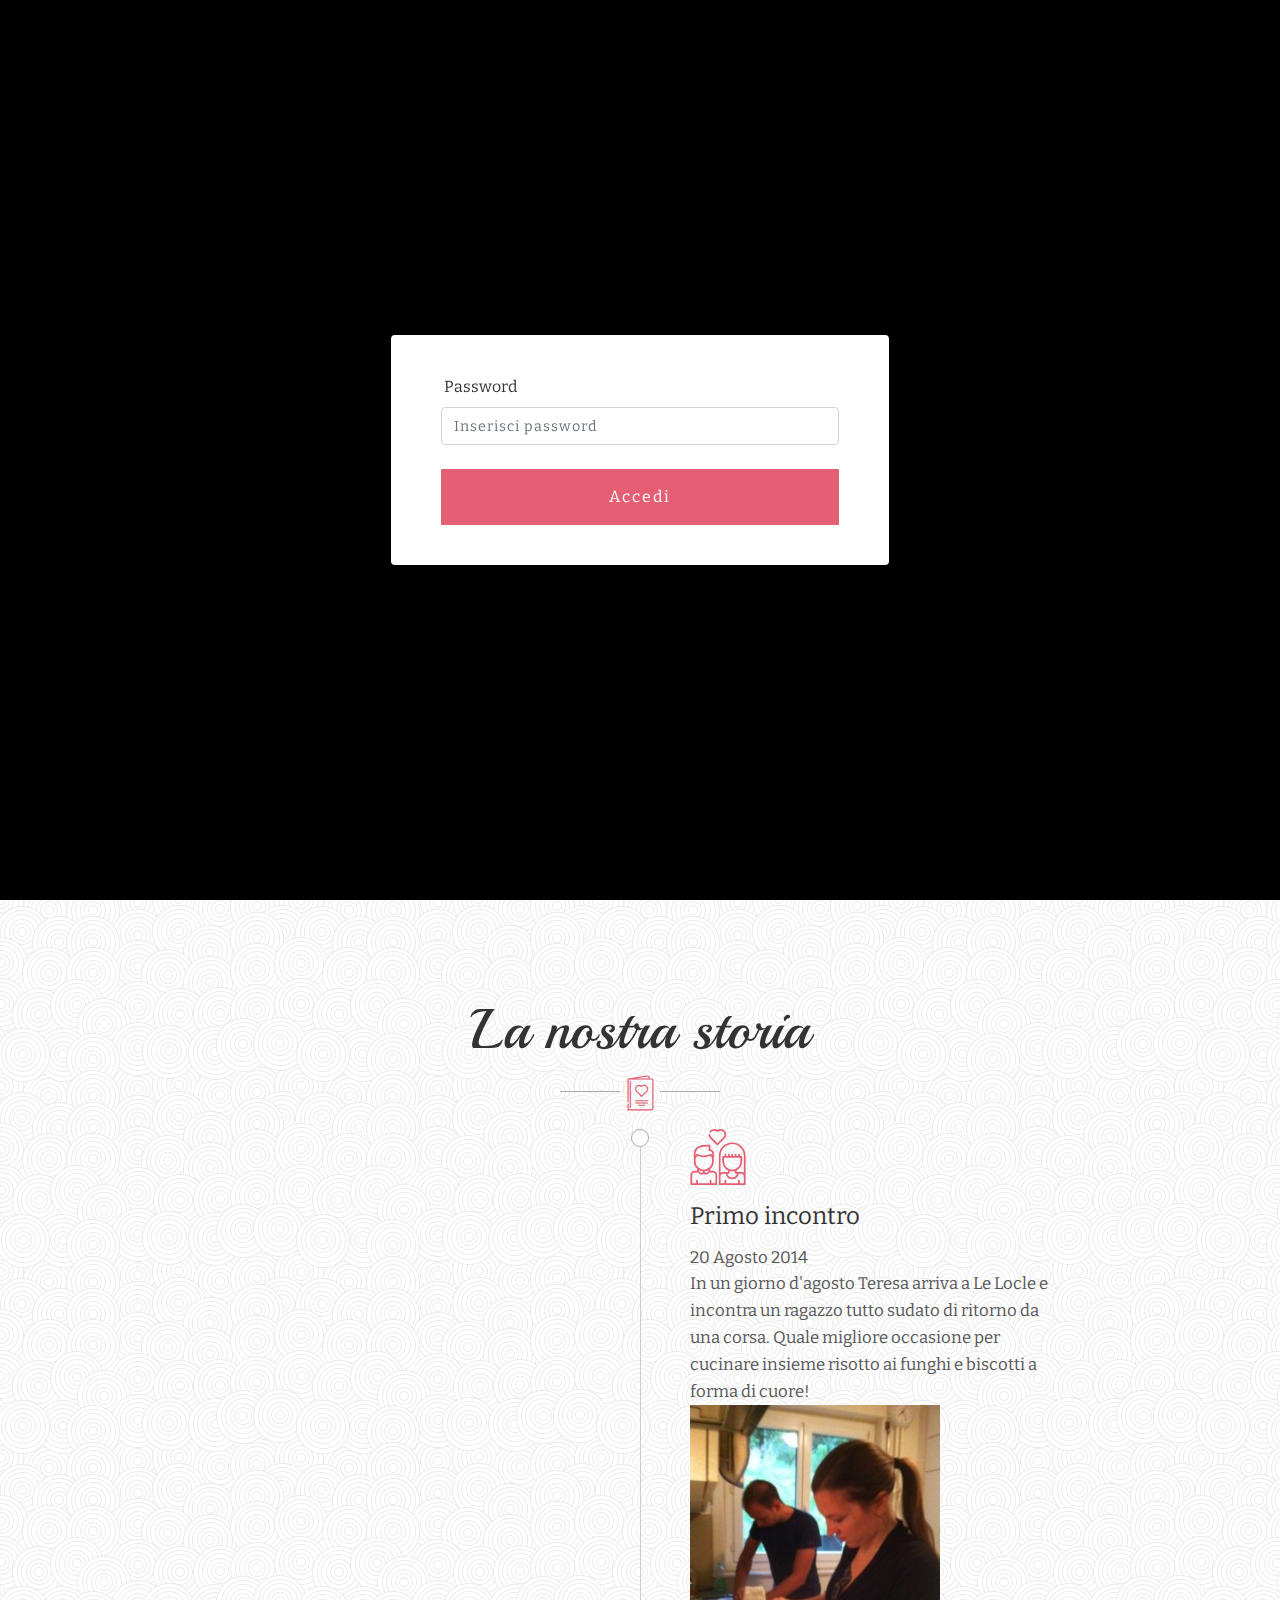
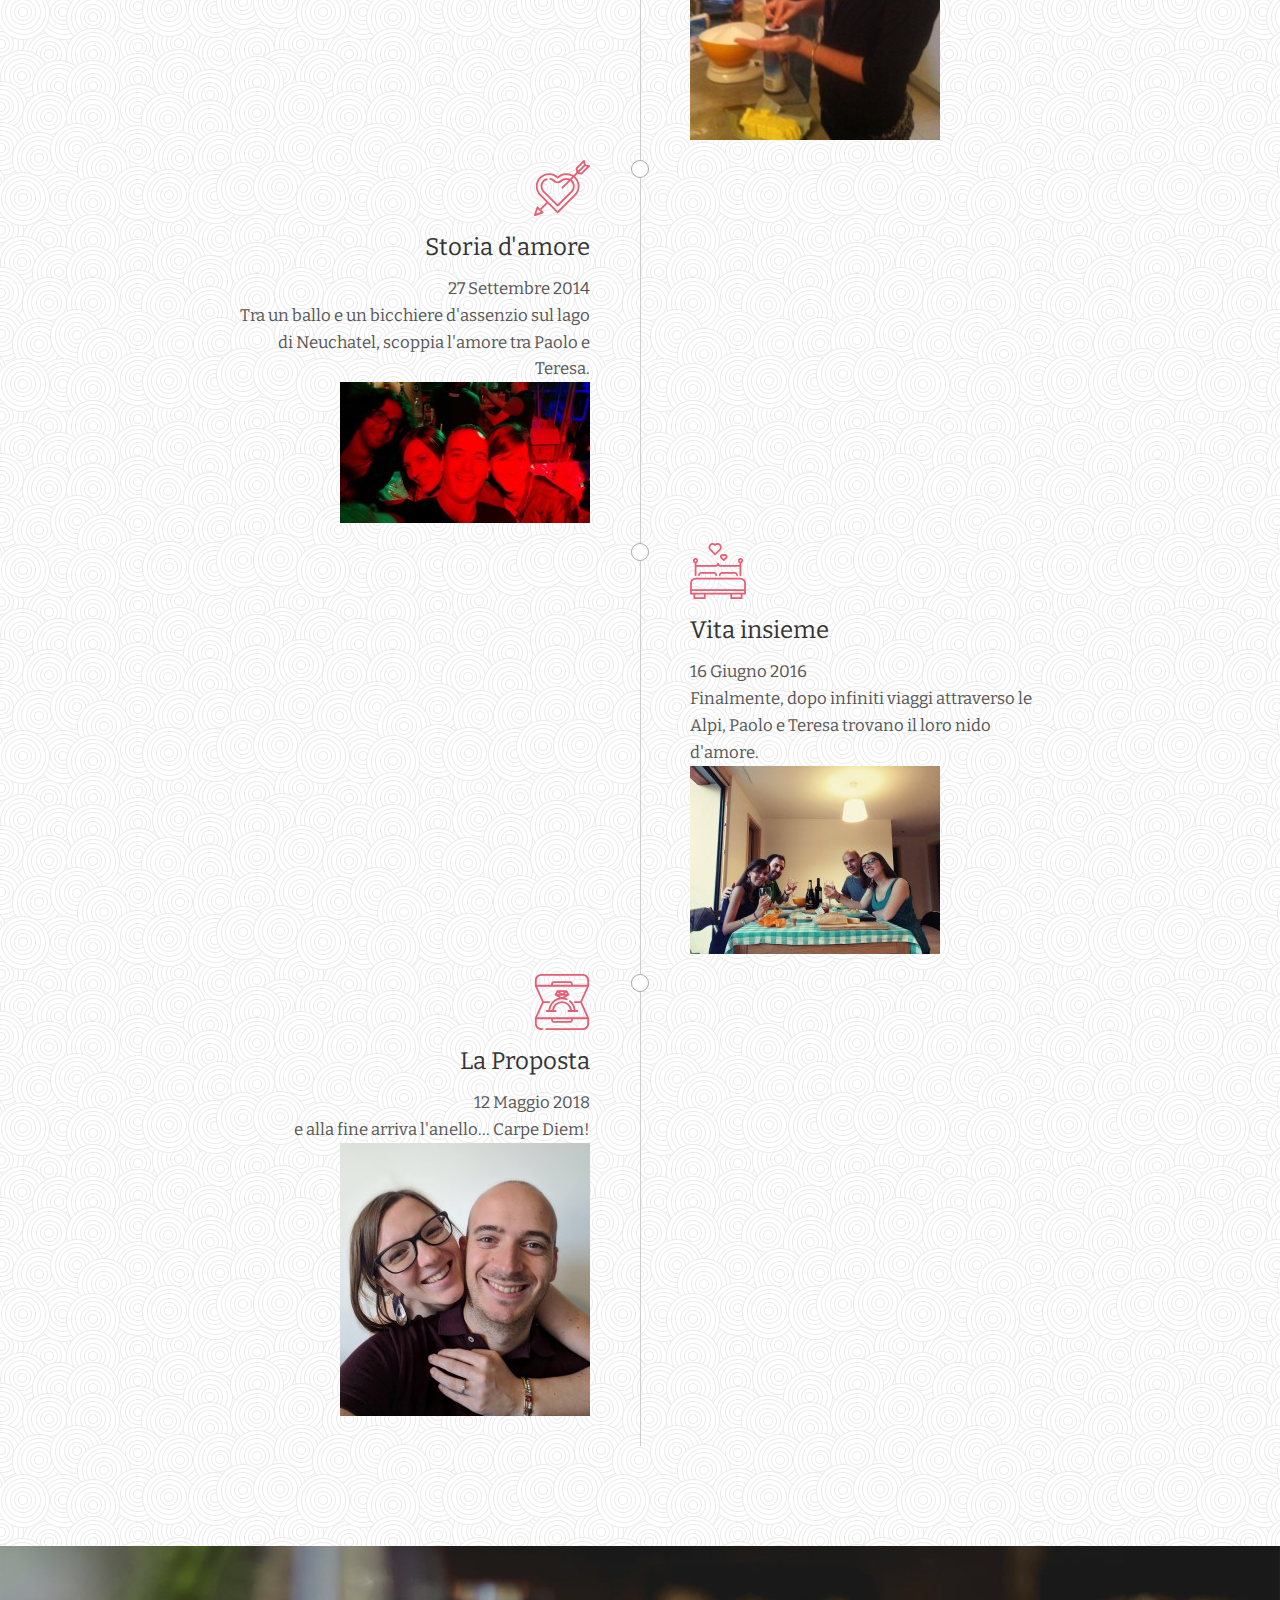
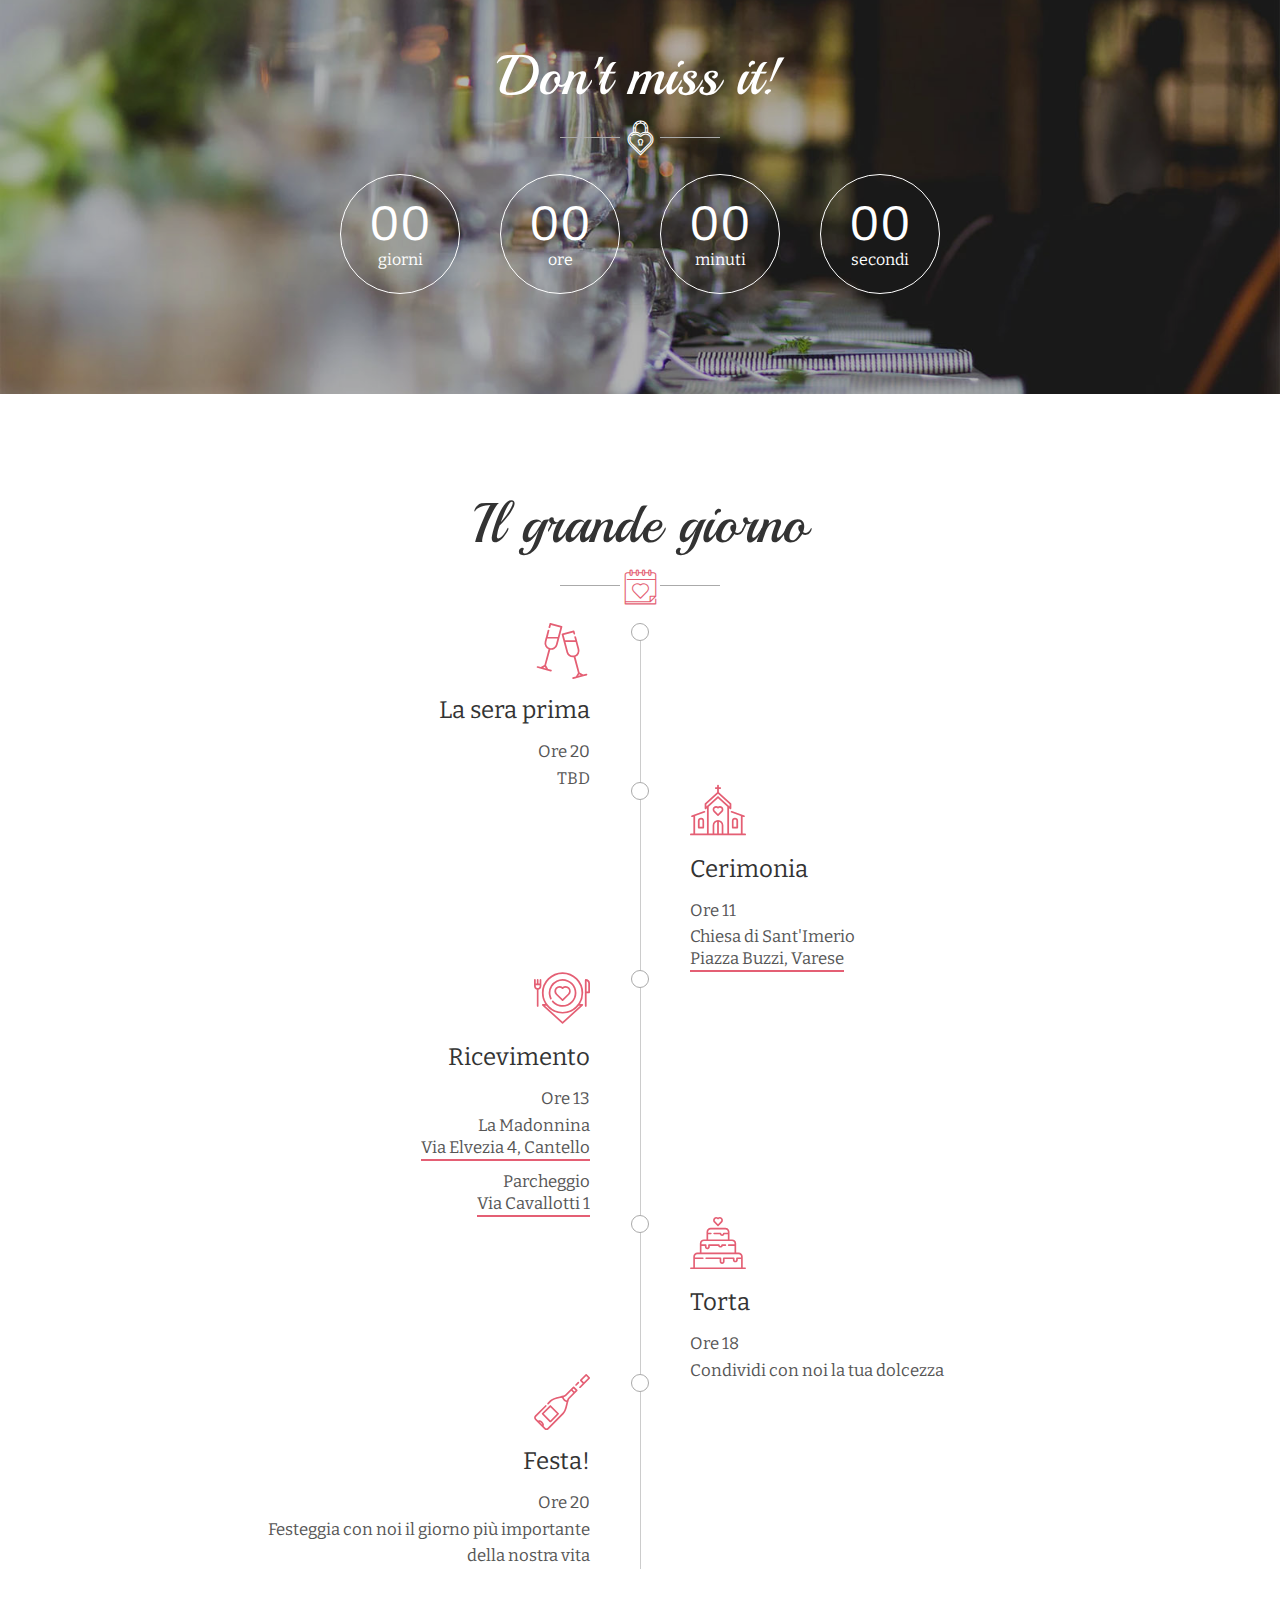
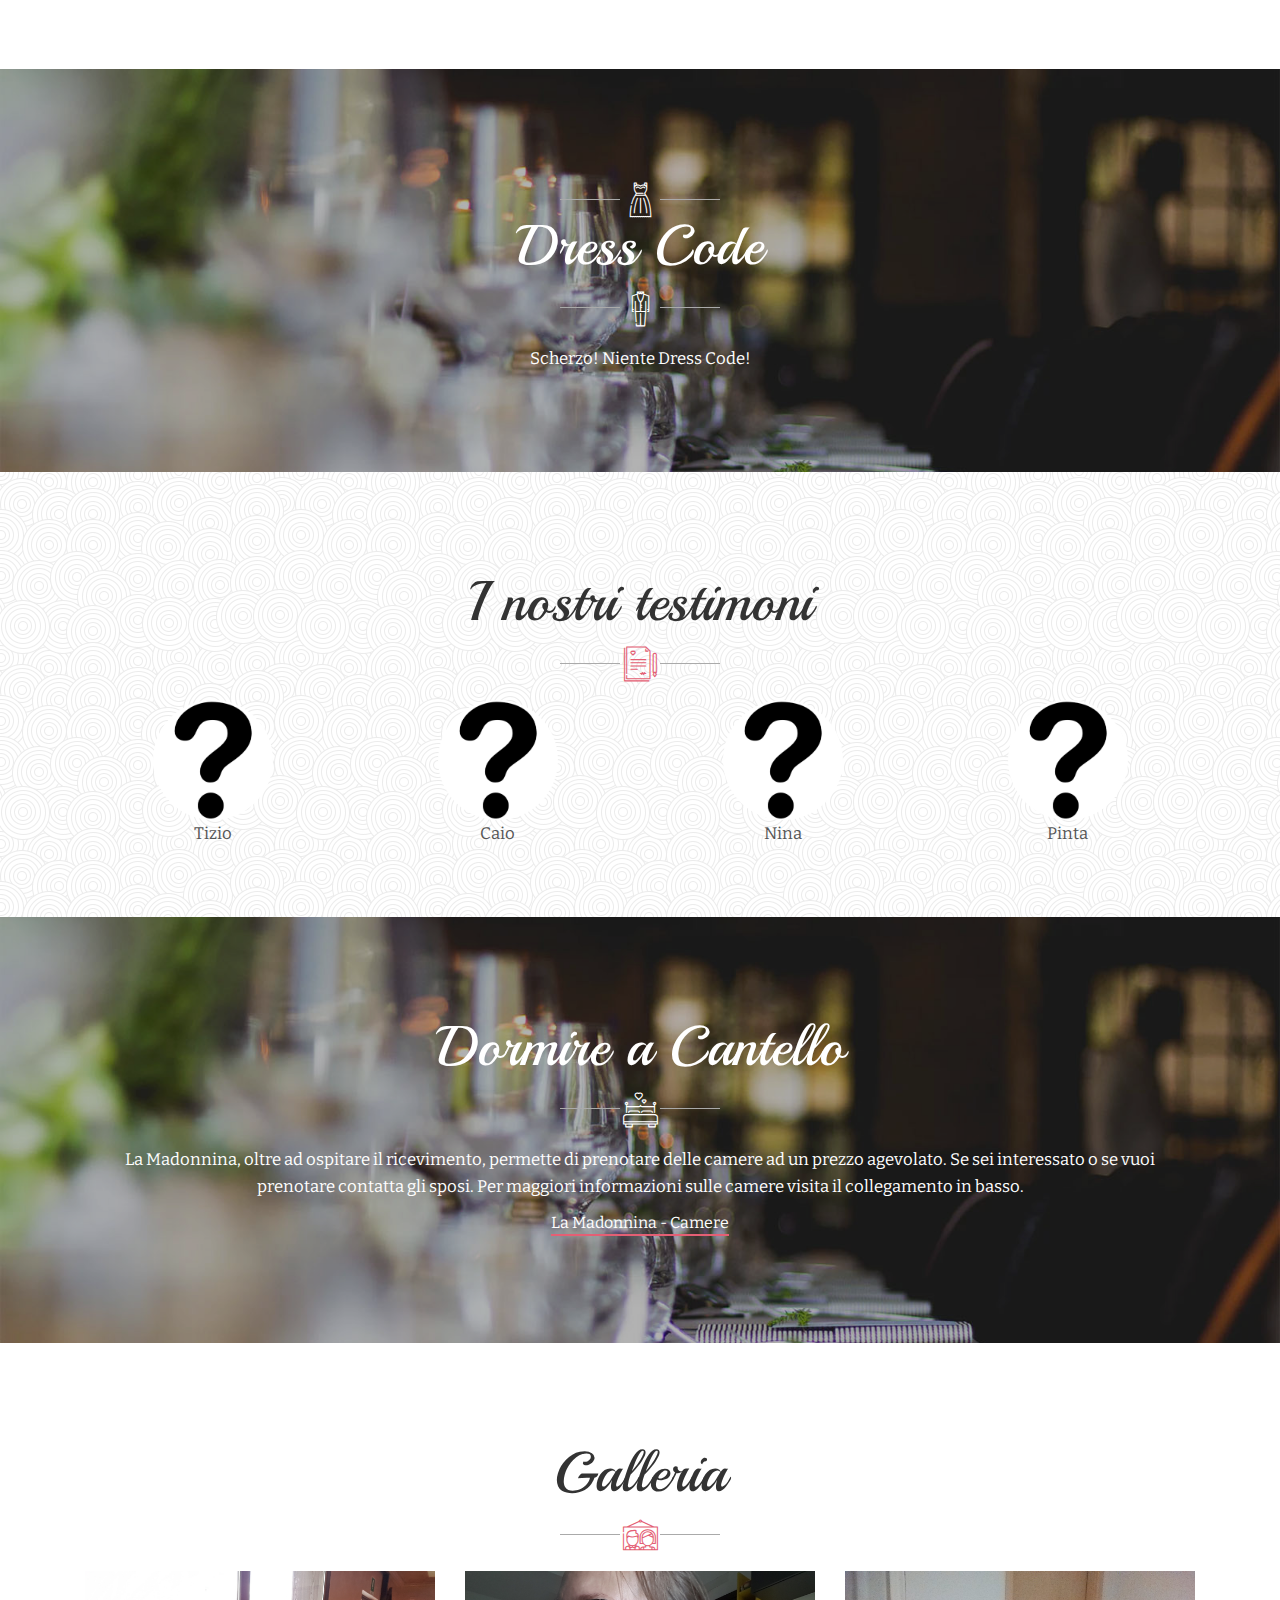
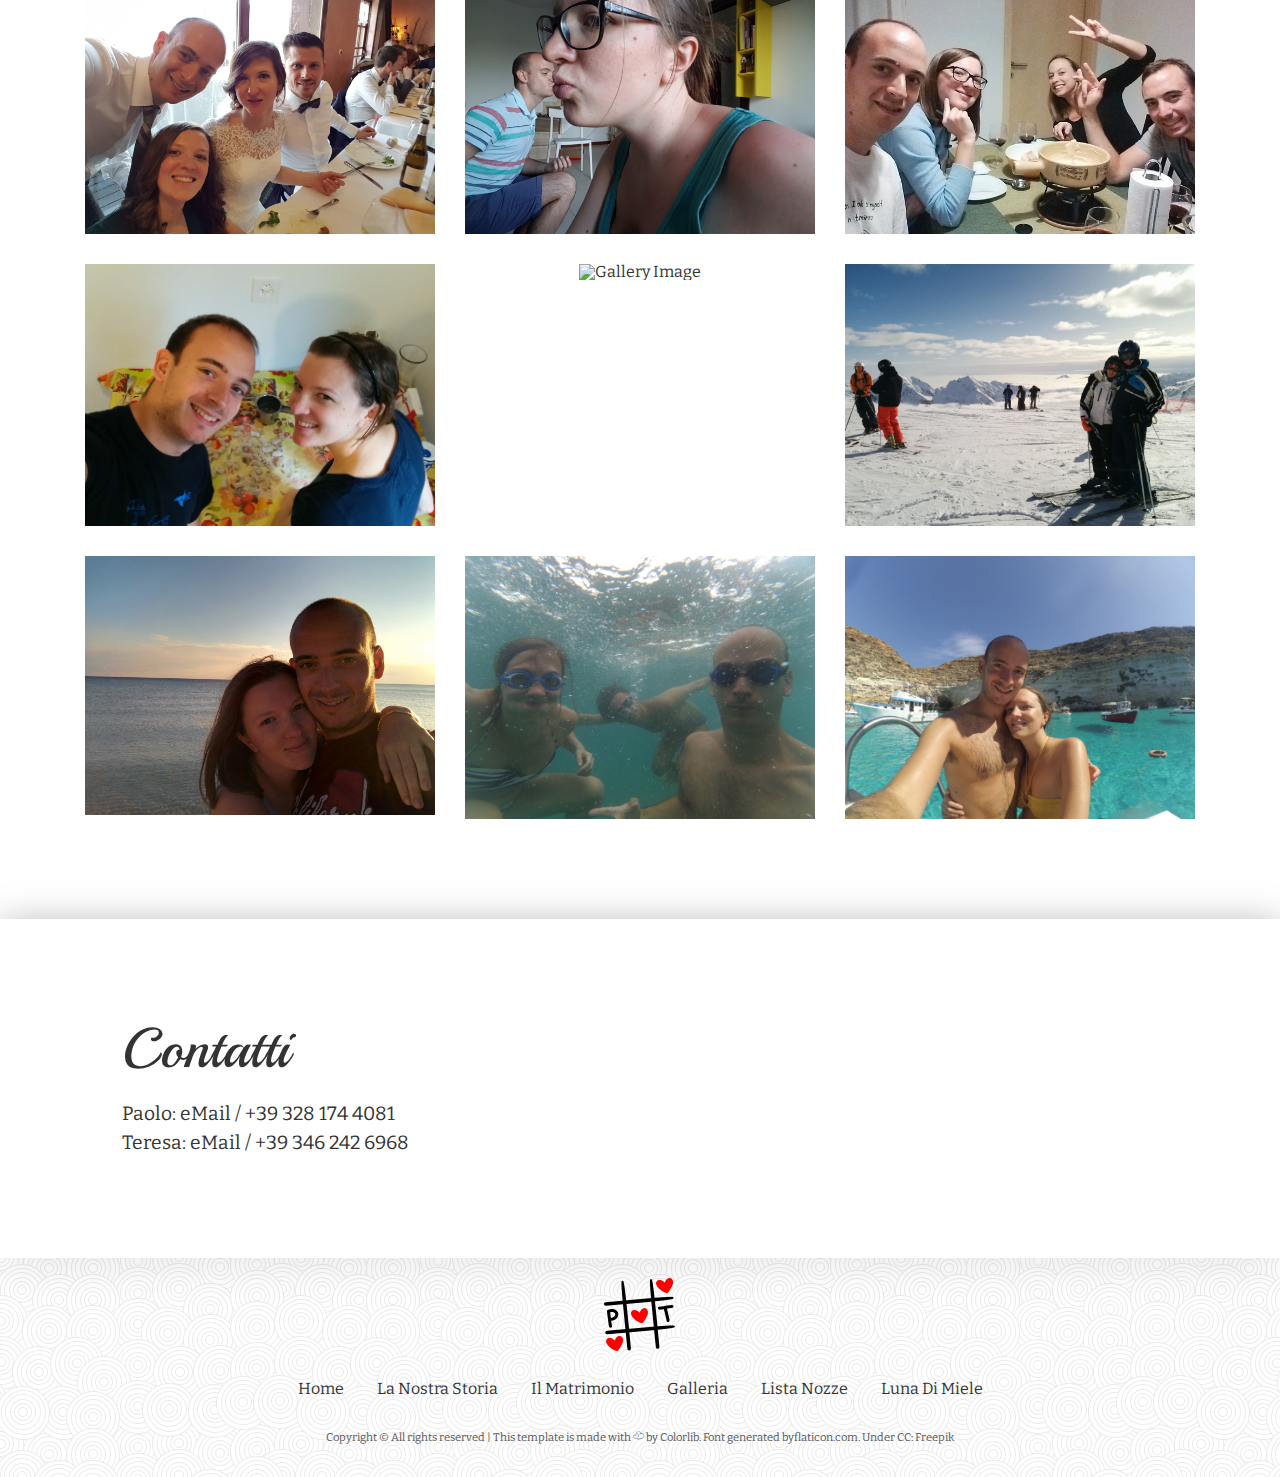
==== index.html @ 055155c6 "WIP" ====
<!DOCTYPE html>
<html lang="en">
<head>
	<title>Paolo&Teresa</title>
	<meta http-equiv="X-UA-Compatible" content="IE=edge">
    <meta name="viewport" content="width=device-width, initial-scale=1">
	<meta charset="UTF-8">

	<!-- Icons -->
	<link rel="icon" type="image/x-icon" href="favicon.ico">
	<link rel="apple-touch-icon" sizes="72x72" href="apple-touch-icon.png">
	<link rel="icon" type="image/png" sizes="32x32" href="favicon-32x32.png">
	<link rel="icon" type="image/png" sizes="16x16" href="favicon-16x16.png">
	<link rel="manifest" href="site.webmanifest">
	<link rel="mask-icon" href="safari-pinned-tab.svg" color="#5bbad5">
	<meta name="msapplication-TileColor" content="#2d89ef">
	<meta name="theme-color" content="#ffffff">

	<!-- Font -->
	<link href="https://fonts.googleapis.com/css?family=Playball%7CBitter" rel="stylesheet">

	<!-- Stylesheets -->
	<link href="common-css/bootstrap.css" rel="stylesheet">
	<link href="common-css/bootstrap.min.css" rel="stylesheet">
	<link href="common-css/fluidbox.min.css" rel="stylesheet">
	<link href="common-css/font-icon.css" rel="stylesheet">
	<link href="fonts/flaticon.css" rel="stylesheet">
	<link href="01-homepage/css/styles.css" rel="stylesheet">
	<link href="01-homepage/css/responsive.css" rel="stylesheet">

</head>
<body>


<div class="container">
  <!-- Modal -->
  <div class="modal" id="myModal" role="dialog">
    <div class="modal-dialog modal-dialog-centered">

      <!-- Modal content-->
      <div class="modal-content">
        <div class="modal-body" style="padding:40px 50px;">
			  <form name="myForm" action="index.html" onsubmit="return Password()" method="post">
			  <label for="psw"><span class="glyphicon glyphicon-eye-open"></span> Password</label>
              <input type="text" class="form-control" name="pwd" id="psw" placeholder="Inserisci password" autofocus>
			  <br>
			  <button  type="submit" class="btn btn-success btn-block"><span class="glyphicon glyphicon-off"></span>Accedi</button>

          </form>
        </div>
      </div>

    </div>
  </div>
</div>

<div id="Lista" class="modal fade" role="dialog">
  <div class="modal-dialog modal-lg modal-dialog-centered">

    <!-- Modal content-->
    <div class="modal-content">
      <div class="modal-header">
        <h3 class="modal-title"><i style="color:#e45f74" class="icon  flaticon-046-wedding-gift"></i> Lista Nozze</h3>
		<button type="button" class="close" data-dismiss="modal">&times;</button>    
      </div>
      <div class="modal-body">
        <p>La vostra partecipazione è la cosa più bella per noi, se deciderete di farci un regalo, vi diamo qualche idea...</p>
		<p><br></p>
		<p>Se credete che "la vita è un viaggio e chi viaggia vive due volte"</p>
		<p>Lista viaggio in allestimento</p>
		<!-- <p><a class="border-btn" href="https://goo.gl/forms/UzlDBbY2ZQW2nGEo1" target="_blank">Lista Viaggio</a></p> -->
		<p><br></p>
		<p>Se preferite contribuire alla nostra nuova vita insieme e alla nostra futura famiglia</p>
		<p>Lista nozze in allestimento</p>
		<!-- <p><a class="border-btn" href="https://goo.gl/forms/XCnbk4b546H5peQF2" target="_blank">Lista Nozze</a></p> -->
		<p><br></p>
		<p>IBAN: IT09U 02008 32974 001232626339 <br>Intestatario: Paolo Giannandrea</p>
      </div>
    </div>

  </div>
</div>

<div id="Luna" class="modal fade" role="dialog">
  <div class="modal-dialog modal-lg modal-dialog-centered">

    <!-- Modal content-->
    <div class="modal-content">
      <div class="modal-header">
        <h3 class="modal-title"><i  style="color:#e45f74" class="icon flaticon-038-honeymoon"></i> Luna di miele</h3>
		<button type="button" class="close" data-dismiss="modal">&times;</button>    
      </div>
      <div class="modal-body">
        <p>Dateci un po' di tempo per pensarci...</p>
      </div>
    </div>

  </div>
</div>

<nav class="navbar fixed-top">
  	<header>
		
		<div class="container">

			<a class="logo" href="#"><img src="images/logo-white.png" alt="Logo"></a>

			<div class="menu-nav-icon" data-nav-menu="#main-menu"><i class="icon icon-bars"></i></div>

			<ul class="main-menu visible-on-click" id="main-menu">
				<li><a href="#" data-nav-menu="#main-menu">Home</a></li>
				<li><a href="#OurStory" data-nav-menu="#main-menu">La Nostra Storia</a></li>
				<li><a href="#TheWedding" data-nav-menu="#main-menu">Il Matrimonio</a></li>
				<li><a href="#Gallery" data-nav-menu="#main-menu">Galleria</a></li>
				<li><a data-toggle="modal" data-backdrop="true" href="" data-target="#Lista" data-nav-menu="#main-menu">Lista Nozze</a></li>
				<li><a data-toggle="modal" data-backdrop="true" href="" data-target="#Luna" data-nav-menu="#main-menu">Luna Di Miele</a></li>
			</ul>

		</div>
		 
	</header> 
</nav>

	<div class="main-slider">
		<div class="display-table center-text">
			<div class="display-table-cell">
				<div class="slider-content">

					<!-- <i class="small-icon icon icon-tie"></i -->
					<h1 class="title"><i class="icon icon-heart"></i></h1>
					<h5 class="date">27 Aprile 2019</h5>
					<h3 class="pre-title">Save The Date</h3>
					<h1 class="title">Paolo e Teresa</h1>

				</div><!-- slider-content-->
			</div><!--display-table-cell-->
		</div><!-- display-table-->
	</div><!-- main-slider -->


	<section id="OurStory" class="section story-area center-text">
		<div class="container">
			<div class="row">
				<div class="col-sm-1"></div>
				<div class="col-sm-10">

					<div class="heading">
						<h2 class="title">La nostra storia</h2>
						<span class="heading-bottom"><i class="icon flaticon-018-wedding-card"></i></span>
					</div>

					<div class="wedding-details margin-bottom">

						<div class="w-detail right">
							<i class="icon flaticon-030-relationship"></i>
							<h4 class="title">Primo incontro</h4>
							<p>20 Agosto 2014<br>In un giorno d'agosto Teresa arriva a Le Locle e incontra un ragazzo tutto sudato di ritorno da una corsa. Quale migliore occasione per cucinare insieme risotto ai funghi e biscotti a forma di cuore!</p>
							<a href="images/PrimoIncontro.jpg" data-fluidbox><img class="margin-bottom" src="images/PrimoIncontroSmall.jpg" alt="Primo Incontro"></a>
						</div><!-- w-detail -->

						<div class="w-detail left">
							<i class="icon flaticon-034-heart"></i>
							<h4 class="title">Storia d'amore</h4>
							<p>27 Settembre 2014<br>Tra un ballo e un bicchiere d'assenzio sul lago di Neuchatel, scoppia l'amore tra Paolo e Teresa.</p>
							<a href="images/StoriaAmore.jpg" data-fluidbox><img class="margin-bottom" src="images/StoriaAmoreSmall.jpg" alt="Storia d'Amore"></a>
						</div><!-- w-detail -->

						<div class="w-detail right">
							<i class="icon flaticon-033-wedding"></i>
							<h4 class="title">Vita insieme</h4>
							<p>16 Giugno 2016<br>Finalmente, dopo infiniti viaggi attraverso le Alpi, Paolo e Teresa trovano il loro nido d'amore.</p>
							<a href="images/VitaInsieme.jpg" data-fluidbox><img class="margin-bottom" src="images/VitaInsiemeSmall.jpg" alt="Vita Insieme"></a>
						</div><!-- w-detail -->

						<div class="w-detail left">
							<i class="icon flaticon-050-wedding-ring"></i>
							<h4 class="title">La Proposta</h4>
							<p>12 Maggio 2018<br>e alla fine arriva l'anello... Carpe Diem!</p>
							<a href="images/Proposta.jpg" data-fluidbox><img class="margin-bottom" src="images/PropostaSmall.jpg" alt="Proposta"></a>
						</div><!-- w-detail -->

					</div><!-- wedding-details -->

				</div><!-- col-sm-10 -->
			</div><!-- row -->
		</div><!-- container -->
	</section><!-- section -->

	<section class="section counter-area center-text">
		<div class="container">
			<div class="row">
				<div class="col-sm-12">
					<div class="heading">
						<h2 class="title">Don't miss it!</h2>
						<span class="heading-bottom"><i class="color-white icon flaticon-037-lock"></i></span>
					</div>
				</div>
				<div class="col-sm-2"></div>
				<div class="col-sm-8">
					<div class="remaining-time">
						<div id="clock"></div>
					</div><!-- remaining-time -->
				</div><!-- col-sm-10 -->
			</div><!-- row -->
		</div><!-- container -->
	</section><!-- section -->

	<section id="TheWedding" class="section w-details-area center-text">
		<div class="container">
			<div class="row">
				<div class="col-sm-1"></div>
				<div class="col-sm-10">

					<div class="heading">
						<h2 class="title">Il grande giorno</h2>
						<span class="heading-bottom"><i class="icon flaticon-048-wedding-day"></i></span>
					</div>

					<div class="wedding-details margin-bottom">

						<div class="w-detail left">
							<i class="icon flaticon-019-champagne-1"></i>
							<h4 class="title">La sera prima</h4>
							<p>Ore 20<br>TBD</a></p>
						</div><!-- w-detail -->

						<div class="w-detail right">
							<i class="icon flaticon-041-church"></i>
							<h4 class="title">Cerimonia</h4>
							<p>Ore 11<br>Chiesa di Sant'Imerio<br><a class="border-btn" href="https://goo.gl/maps/kdVq9qi6XpC2">Piazza Buzzi, Varese</a></p>
						</div><!-- w-detail -->

						<div class="w-detail left">
							<i class="icon flaticon-014-wedding-dinner"></i>
							<h4 class="title">Ricevimento</h4>
							<p>Ore 13<br>La Madonnina<br><a class="border-btn" href="https://goo.gl/maps/Wy3gFaMUJJr">Via Elvezia 4, Cantello</a><br>Parcheggio<br><a class="border-btn" href="https://goo.gl/maps/z5fTJ6BFPD22">Via Cavallotti 1</a></p>
						</div><!-- w-detail -->

						<div class="w-detail right">
							<i class="icon flaticon-003-wedding-cake"></i>
							<h4 class="title">Torta</h4>
							<p>Ore 18<br>Condividi con noi la tua dolcezza</p>
						</div><!-- w-detail -->

						<div class="w-detail left">
							<i class="icon flaticon-026-champagne"></i>
							<h4 class="title">Festa!</h4>
							<p>Ore 20<br>Festeggia con noi il giorno più importante della nostra vita</p>
						</div><!-- w-detail -->

					</div><!-- wedding-details -->

				</div><!-- col-sm-10 -->
			</div><!-- row -->
		</div><!-- container -->
	</section><!-- section -->

	<section class="section ceremony-area center-text">
		<div class="container">
			<div class="row">
				<div class="col-sm-12">

					<div class="heading">
						<span class="heading-bottom"><i class="color-white icon flaticon-039-bride-dress"></i></span>
						<h2 class="title">Dress Code</h2>
						<span class="heading-bottom"><i class="color-white icon flaticon-028-suit"></i></span>
					</div>

					<div class="ceremony margin-bottom">
						<p class="desc">Scherzo! Niente Dress Code!</p>
					</div>

				</div><!-- col-sm-10 -->
			</div><!-- row -->
		</div><!-- container -->
	</section><!-- section -->

	<section class="section story-area center-text">
		<div class="container">
			<div class="row">
				<div class="col-sm-12">
					<div class="heading">
						<h2 class="title">I nostri testimoni</h2>
						<span class="heading-bottom"><i class="icon flaticon-006-wedding-contract"></i></span>
					</div>
					<div class="row">
						<div class="col-lg-3 col-sm-6 centered">	<img src="images/QM.png" class="rounded-circle" alt="Cinque Terre" style="width: 120px; height: 120px;">
						<p class="desc">Tizio</p></div>
						<div class="col-lg-3 col-sm-6 centered">	<img src="images/QM.png" class="rounded-circle" alt="Cinque Terre" style="width: 120px; height: 120px;" >
						<p class="desc">Caio</p></div>
						<div class="col-lg-3 col-sm-6 centered">	<img src="images/QM.png" class="rounded-circle" alt="Cinque Terre" style="width: 120px; height: 120px;" >
						<p class="desc">Nina</p></div>
						<div class="col-lg-3 col-sm-6 centered">	<img src="images/QM.png" class="rounded-circle" alt="Cinque Terre" style="width: 120px; height: 120px;" >
						<p class="desc">Pinta</p></div>
					</div>
				</div><!-- col-sm-10 -->
			</div><!-- row -->
		</div><!-- container -->
	</section><!-- section -->
	
	<section class="section ceremony-area center-text">
		<div class="container">
			<div class="row">
				<div class="col-sm-12">

					<div class="heading">
						<h2 class="title">Dormire a Cantello</h2>
						<span class="heading-bottom"><i class="color-white icon flaticon-033-wedding"></i></span>
					</div>

					<div class="ceremony margin-bottom">
						<p class="desc">La Madonnina, oltre ad ospitare il ricevimento, permette di prenotare delle camere ad un prezzo agevolato. Se sei interessato o se vuoi prenotare contatta gli sposi. Per maggiori informazioni sulle camere visita il collegamento in basso.</p>
						<a class="border-btn" href="http://madonnina.it/camere/">La Madonnina - Camere</a>
					</div>

				</div><!-- col-sm-10 -->
			</div><!-- row -->
		</div><!-- container -->
	</section><!-- section -->

	<section id="Gallery" class="section galery-area center-text">
		<div class="container">
			<div class="row">

				<div class="col-sm-12">

					<div class="heading">
						<h2 class="title">Galleria</h2>
						<span class="heading-bottom"><i class="icon flaticon-005-wedding-photography"></i></span>
					</div>

					<div class="image-gallery">
						<div class="row">
							<div class="col-md-4 col-sm-6">
								<a href="images/Gallery1.jpg" data-fluidbox><img class="margin-bottom" src="images/Gallery1.jpg" alt="Gallery Image"></a>
							</div>
							<div class="col-md-4 col-sm-6">
								<a href="images/Gallery2.jpg" data-fluidbox><img class="margin-bottom" src="images/Gallery2.jpg" alt="Gallery Image"></a>
							</div>
							<div class="col-md-4 col-sm-6">
								<a href="images/Gallery3.jpg" data-fluidbox><img class="margin-bottom" src="images/Gallery3.jpg" alt="Gallery Image"></a>
							</div>
							<div class="col-md-4 col-sm-6">
								<a href="images/Gallery4.jpg" data-fluidbox><img class="margin-bottom" src="images/Gallery4.jpg" alt="Gallery Image"></a>
							</div>
							<div class="col-md-4 col-sm-6">
								<a href="images/Gallery5.jpg" data-fluidbox><img class="margin-bottom" src="images/Gallery5.jpg" alt="Gallery Image"></a>
							</div>
							<div class="col-md-4 col-sm-6">
								<a href="images/Gallery6.jpg" data-fluidbox><img class="margin-bottom" src="images/Gallery6.jpg" alt="Gallery Image"></a>
							</div>
							<div class="col-md-4 col-sm-6">
								<a href="images/Gallery7.jpg" data-fluidbox><img class="margin-bottom" src="images/Gallery7.jpg" alt="Gallery Image"></a>
							</div>
							<div class="col-md-4 col-sm-6">
								<a href="images/Gallery8.jpg" data-fluidbox><img class="margin-bottom" src="images/Gallery8.jpg" alt="Gallery Image"></a>
							</div>
							<div class="col-md-4 col-sm-6">
								<a href="images/Gallery9.jpg" data-fluidbox><img class="margin-bottom" src="images/Gallery9.jpg" alt="Gallery Image"></a>
							</div>
						</div><!-- row -->

						<!-- <a class="btn-2 margin-bottom gallery-btn" href="#">VIEW ALL GALLERY</a> -->

					</div><!-- image-gallery -->

				</div><!-- col-sm-10 -->
			</div><!-- row -->
		</div><!-- container -->
	</section><!-- section -->

	<section class="contact-area">
		<div class="contact-wrapper section float-left">
			<div class="container">
				<div class="row">
					<div class="col-sm-2"></div>

					<div class="col-sm-10">
						<div class="heading">
							<h2 class="title">Contatti</h3>
							<!-- <i class="icon icon-star"></i> -->
						</div>

						<div class="margin-bottom">
							<h5>Paolo: <a href="mailto:paolog89@gmail.com">eMail</a> / <a href="tel:+39 346 242 6968">+39 328 174 4081</a></h5>
							<h5>Teresa: <a href="mailto:teresa.matticchio@gmail.com">eMail</a> / <a href="tel:+39 346 242 6968">+39 346 242 6968</a></h5>

						</div><!-- margin-bottom -->
					</div><!-- col-sm-10 -->

				</div><!-- row -->
			</div><!-- container -->
		</div><!-- float-left -->
	</section><!-- section -->


	<footer>
		<div class="container center-text">

			<div class="logo-wrapper">
				<a href="#"><img src="images/logo-black.png" alt="Logo Image"></a>
			</div>

			<ul class="footer-links">
				<li><a href="#">Home</a></li>
				<li><a href="#OurStory">La Nostra Storia</a></li>
				<li><a href="#TheWedding">Il Matrimonio</a></li>
				<li><a href="#Gallery">Galleria</a></li>
				<li><a data-toggle="modal" data-backdrop="true" href="" data-target="#Lista" data-nav-menu="#main-menu">Lista Nozze</a></li>
				<li><a data-toggle="modal" data-backdrop="true" href="" data-target="#Luna" data-nav-menu="#main-menu">Luna Di Miele</a></li>
				<!-- <li><a href="ListaNozze.html">Lista Nozze</a></li>
				<li><a href="LunaDiMiele.html">Luna Di Miele</a></li> -->
			</ul>

			<p class="copyright"><!-- Link back to Colorlib can't be removed. Template is licensed under CC BY 3.0. -->
Copyright &copy; All rights reserved | This template is made with <i class="icon-heart" aria-hidden="true"></i> by <a href="https://colorlib.com" target="_blank">Colorlib. Font generated by <a href="https://www.flaticon.com">flaticon.com</a>. Under <a href="http://creativecommons.org/licenses/by/3.0/">CC</a>: <a data-file="001-newlyweds" href="https://www.flaticon.com/authors/freepik">Freepik</a>
     </a>
<!-- Link back to Colorlib can't be removed. Template is licensed under CC BY 3.0. --></p>


		</div><!-- container -->
	</footer>


	<!-- SCIPTS -->

	<script src="common-js/jquery-3.1.1.min.js"></script>

	<script src="common-js/jquery.ba-throttle-debounce.min.js"></script>

	<script src="common-js/tether.min.js"></script>

	<script src="common-js/bootstrap.js"></script>

	<script src="common-js/jquery.countdown.min.js"></script>

	<script src="common-js/jquery.fluidbox.min.js"></script>

	<script src="common-js/scripts.js"></script>

   	<script type="text/javascript">
     $(window).on('load',function(){
        $('#myModal').modal(({
		backdrop: "static",
		keyboard: false}));
    });
	$("#myModal").on("shown.bs.modal", function(){
      $('.modal-backdrop.show').css('opacity', '1');
});
	</script>
</body>
</html>
---- common-css/fluidbox.min.css ----
@-webkit-keyframes a{0%{-webkit-transform:translate(-50%,-50%) rotateX(0) rotateY(0);transform:translate(-50%,-50%) rotateX(0) rotateY(0)}50%{-webkit-transform:translate(-50%,-50%) rotateX(-180deg) rotateY(0);transform:translate(-50%,-50%) rotateX(-180deg) rotateY(0)}to{-webkit-transform:translate(-50%,-50%) rotateX(-180deg) rotateY(-180deg);transform:translate(-50%,-50%) rotateX(-180deg) rotateY(-180deg)}}@keyframes a{0%{-webkit-transform:translate(-50%,-50%) rotateX(0) rotateY(0);transform:translate(-50%,-50%) rotateX(0) rotateY(0)}50%{-webkit-transform:translate(-50%,-50%) rotateX(-180deg) rotateY(0);transform:translate(-50%,-50%) rotateX(-180deg) rotateY(0)}to{-webkit-transform:translate(-50%,-50%) rotateX(-180deg) rotateY(-180deg);transform:translate(-50%,-50%) rotateX(-180deg) rotateY(-180deg)}}.fluidbox{outline:none}.fluidbox__overlay{background-color:hsla(0,0%,100%,.85);cursor:pointer;cursor:zoom-out;opacity:0;pointer-events:none;position:fixed;top:-100%;left:0;bottom:-100%;right:0;-webkit-transition:all .5s ease-in-out;transition:all .5s ease-in-out}.fluidbox--opened .fluidbox__overlay{pointer-events:auto}.fluidbox__wrap{background-position:center center;background-size:cover;margin:0 auto;position:relative;-webkit-transition:all .5s ease-in-out;transition:all .5s ease-in-out}.fluidbox--closed .fluidbox__thumb,.fluidbox__thumb{-webkit-transition:opacity 0s ease-in-out 0s;transition:opacity 0s ease-in-out 0s}.fluidbox__ghost{background-size:100% 100%;background-position:center center;background-repeat:no-repeat;position:absolute;-webkit-transition:opacity 0s 0s,-webkit-transform .5s 0s;transition:opacity 0s 0s,-webkit-transform .5s 0s;transition:opacity 0s 0s,transform .5s 0s;transition:opacity 0s 0s,transform .5s 0s,-webkit-transform .5s 0s}.fluidbox--opened .fluidbox__ghost{cursor:pointer;cursor:zoom-out}.fluidbox--closed .fluidbox__ghost{-webkit-transition:opacity 0s .5s,-webkit-transform .5s 0s;transition:opacity 0s .5s,-webkit-transform .5s 0s;transition:opacity 0s .5s,transform .5s 0s;transition:opacity 0s .5s,transform .5s 0s,-webkit-transform .5s 0s}.fluidbox__loader{opacity:0;-webkit-perspective:200px;perspective:200px;pointer-events:none;position:absolute;top:0;left:0;bottom:0;right:0}.fluidbox__loader:before{background-color:hsla(0,0%,100%,.85);content:'';-webkit-transform-style:preserve-3d;transform-style:preserve-3d;position:absolute;top:50%;left:50%;width:20%;padding-bottom:20%;-webkit-transform:translate(-50%,-50%);transform:translate(-50%,-50%);-webkit-transition-property:-webkit-transform;transition-property:-webkit-transform;transition-property:transform;transition-property:transform,-webkit-transform;-webkit-transition-duration:.5s;transition-duration:.5s;-webkit-transition-delay:0s;transition-delay:0s}.fluidbox--loading .fluidbox__loader{opacity:1;-webkit-transition:opacity .5s ease-in-out .5s;transition:opacity .5s ease-in-out .5s}.fluidbox--loading .fluidbox__loader:before{-webkit-animation:a 1s 0s infinite ease-in-out forwards;animation:a 1s 0s infinite ease-in-out forwards}
/*# sourceMappingURL=fluidbox.min.css.map */
---- common-css/font-icon.css ----
@charset "UTF-8";

@font-face {
  font-family: "untitled-font-1";
  src:url("../fonts/webzed-font-1.eot");
  src:url("../fonts/webzed-font-1.eot?#iefix") format("embedded-opentype"),
    url("../fonts/webzed-font-1.woff") format("woff"),
    url("../fonts/webzed-font-1.ttf") format("truetype"),
    url("../fonts/webzed-font-1.svg#untitled-font-1") format("svg");
  font-weight: normal;
  font-style: normal;

}

[data-icon]:before {
  font-family: "untitled-font-1" !important;
  content: attr(data-icon);
  font-style: normal !important;
  font-weight: normal !important;
  font-variant: normal !important;
  text-transform: none !important;
  speak: none;
  line-height: 1;
  -webkit-font-smoothing: antialiased;
  -moz-osx-font-smoothing: grayscale;
}

[class^="icon-"]:before,
[class*=" icon-"]:before {
  font-family: "untitled-font-1" !important;
  font-style: normal !important;
  font-weight: normal !important;
  font-variant: normal !important;
  text-transform: none !important;
  speak: none;
  line-height: 1;
  -webkit-font-smoothing: antialiased;
  -moz-osx-font-smoothing: grayscale;
}

.icon-home:before {
  content: "\61";
}
.icon-email-plane:before {
  content: "\63";
}
.icon-cake:before {
  content: "\62";
}
.icon-camera:before {
  content: "\64";
}
.icon-ciurclke:before {
  content: "\65";
}
.icon-star:before {
  content: "\66";
}
.icon-heart:before {
  content: "\67";
}
.icon-tie:before {
  content: "\68";
}
.icon-wine-glass:before {
  content: "\69";
}
.icon-facebook:before {
  content: "\6a";
}
.icon-twitter:before {
  content: "\6b";
}
.icon-instagram:before {
  content: "\6c";
}
.icon-tripadvisor:before {
  content: "\6d";
}
.icon-pinterest:before {
  content: "\6e";
}
.icon-caret-down:before {
  content: "\6f";
}
.icon-caret-right:before {
  content: "\70";
}
.icon-bars:before {
  content: "\71";
}
.icon-quote:before {
  content: "\72";
}
.icon-right-open-big:before {
  content: "\73";
}
.icon-left-open-big:before {
  content: "\74";
}
---- fonts/flaticon.css ----
/*
  	Flaticon icon font: Flaticon
  	Creation date: 02/05/2018 08:36
  	*/

@font-face {
  font-family: "Flaticon";
  src: url("./Flaticon.eot");
  src: url("./Flaticon.eot?#iefix") format("embedded-opentype"),
       url("./Flaticon.woff") format("woff"),
       url("./Flaticon.ttf") format("truetype"),
       url("./Flaticon.svg#Flaticon") format("svg");
  font-weight: normal;
  font-style: normal;
}

@media screen and (-webkit-min-device-pixel-ratio:0) {
  @font-face {
    font-family: "Flaticon";
    src: url("./Flaticon.svg#Flaticon") format("svg");
  }
}

[class^="flaticon-"]:before, [class*=" flaticon-"]:before,
[class^="flaticon-"]:after, [class*=" flaticon-"]:after {   
  font-family: Flaticon;
        /* font-size: 20px; */
font-style: normal;
/* margin-left: 20px; */
}

.flaticon-001-newlyweds:before { content: "\f100"; }
.flaticon-002-heart-2:before { content: "\f101"; }
.flaticon-003-wedding-cake:before { content: "\f102"; }
.flaticon-004-wedding-invitation:before { content: "\f103"; }
.flaticon-005-wedding-photography:before { content: "\f104"; }
.flaticon-006-wedding-contract:before { content: "\f105"; }
.flaticon-007-glasses:before { content: "\f106"; }
.flaticon-008-chocolate-fountain:before { content: "\f107"; }
.flaticon-009-garter:before { content: "\f108"; }
.flaticon-010-bow-tie:before { content: "\f109"; }
.flaticon-011-necklace:before { content: "\f10a"; }
.flaticon-012-heart-1:before { content: "\f10b"; }
.flaticon-013-wedding-dinner-1:before { content: "\f10c"; }
.flaticon-014-wedding-dinner:before { content: "\f10d"; }
.flaticon-015-wedding-1:before { content: "\f10e"; }
.flaticon-016-proposal-1:before { content: "\f10f"; }
.flaticon-017-wedding-location:before { content: "\f110"; }
.flaticon-018-wedding-card:before { content: "\f111"; }
.flaticon-019-champagne-1:before { content: "\f112"; }
.flaticon-020-makeup:before { content: "\f113"; }
.flaticon-021-altar:before { content: "\f114"; }
.flaticon-022-suitcase:before { content: "\f115"; }
.flaticon-023-bible:before { content: "\f116"; }
.flaticon-024-wedding-ring-2:before { content: "\f117"; }
.flaticon-025-wedding-video:before { content: "\f118"; }
.flaticon-026-champagne:before { content: "\f119"; }
.flaticon-027-relationship-2:before { content: "\f11a"; }
.flaticon-028-suit:before { content: "\f11b"; }
.flaticon-029-relationship-1:before { content: "\f11c"; }
.flaticon-030-relationship:before { content: "\f11d"; }
.flaticon-031-wedding-ring-1:before { content: "\f11e"; }
.flaticon-032-wedding-photo:before { content: "\f11f"; }
.flaticon-033-wedding:before { content: "\f120"; }
.flaticon-034-heart:before { content: "\f121"; }
.flaticon-035-proposal:before { content: "\f122"; }
.flaticon-036-key:before { content: "\f123"; }
.flaticon-037-lock:before { content: "\f124"; }
.flaticon-038-honeymoon:before { content: "\f125"; }
.flaticon-039-bride-dress:before { content: "\f126"; }
.flaticon-040-island:before { content: "\f127"; }
.flaticon-041-church:before { content: "\f128"; }
.flaticon-042-bag:before { content: "\f129"; }
.flaticon-043-music-note:before { content: "\f12a"; }
.flaticon-044-camera:before { content: "\f12b"; }
.flaticon-045-arrows:before { content: "\f12c"; }
.flaticon-046-wedding-gift:before { content: "\f12d"; }
.flaticon-047-balloon:before { content: "\f12e"; }
.flaticon-048-wedding-day:before { content: "\f12f"; }
.flaticon-049-bouquet:before { content: "\f130"; }
.flaticon-050-wedding-ring:before { content: "\f131"; }
---- 01-homepage/css/styles.css ----
/*
====================================================

* 	[Master Stylesheet]
	
	Theme Name :  
	Version    :  
	Author     :  
	Author URI :  

====================================================

	TOC
	
	1. PRIMARY STYLES
	2. COMMONS FOR PAGE DESIGN
		JQUERY LIGHT BOX
	3. MENU
		MIDDLE AREA
		BOTTOM AREA
		DROPDOWN MENU STYLING
		DROPDOWN SUBMENU
		DROPDOWN HOVER 
	4. SLIDER
	5. STORY AREA
	6. REMAINING TIME
	7. WEDDING DETAILS AREA
	8. WEDDING CEREMONY
	9. CONTACT AREA
	10. VIEW GALLERY
	11. FOOTER

====================================================

/* ---------------------------------
1. PRIMARY STYLES
--------------------------------- */

body.modal-open {
    overflow: visible; 
	padding-right: 0px !important;
}

a:focus { outline: none }

html{ font-size: 100%; height: 100%; overflow-x: hidden;margin: 0px;  padding: 0px; touch-action: manipulation; }


body{ font-size: 16px; font-family: 'Bitter', serif; width: 100%; height: 100%; margin: 0; font-weight: 400;
	-webkit-font-smoothing: antialiased; -moz-osx-font-smoothing: grayscale; word-wrap: break-word; 
	color: #333; }

h1, h2, h3, h4, h5, h6, p, a, ul, span, li, img, inpot, button{ margin: 0; padding: 0; }

h1,h2,h3,h4,h5,h6{ line-height: 1.5; font-weight: inherit; }

h1,h2,h3{ font-family: 'Playball', cursive; }

p{ line-height: 1.6; font-size: 1.05em; font-weight: 400; color: #555; }

h1{ font-size: 5em; line-height: 1; }
h2{ font-size: 3.5em; line-height: 1.1; }
h3{ font-size: 2.5em; }
h4{ font-size: 1.5em; }
h5{ font-size: 1.2em; }
h6{ font-size: .9em; letter-spacing: 1px; }

a, button{ display: inline-block; text-decoration: none; color: inherit; transition: all .3s; line-height: 1; }

/* a:focus,  */a:active,  a:hover,
/* button:focus,  */button:active,  button:hover,
a b.light-color:hover{ text-decoration: none; color: #E45F74; }

b{ font-weight: 500; }

img{ width: 100%; }

li{ list-style: none; display: inline-block; }

span{ display: inline-block; }

button{ outline: 0; border: 0; background: none; cursor: pointer; }

b.light-color{ color: #444; }

.icon{ font-size: 1.1em; display: inline-block; line-height: inherit; }

[class^="icon-"]:before, [class*=" icon-"]:before{ line-height: inherit; }



/* ---------------------------------
2. COMMONS FOR PAGE DESIGN
--------------------------------- */

.btn{ padding: 15px 30px; border-radius: 1px; letter-spacing: 2px; 
	border: 1px solid #E45F74; background: #E45F74; color: #fff; }

.btn:hover{ color: #E45F74; background: none; }

.btn-2{ font-size: .9em; padding: 15px 30px; border-radius: 1px; letter-spacing: 2px; 
	border: 1px solid #E45F74; }

.btn-2:hover{ background: #E45F74; color: #fff; }

.border-btn{ /* font-size: .9em; */ padding-bottom: 5px; background: none; color: inherit; border: 0; 
	position: relative; overflow: hidden; }

.border-btn:after{ content:''; position: absolute; bottom: 0; left: 0; right: 0; height: 2px; 
	transition: all .3s; background: #E45F74; }

.border-btn:before{ content:''; position: absolute; bottom: 0; left: 0; right: 0; height: 2px; 
	transform: translateX(-130%); transition: all .3s; background: #E45F74; }
	
.border-btn:hover:after{ transform: translateX(130%); }

.border-btn:hover:before{ transform: translateX(0%); }


.section{ padding: 100px 0 70px; }

.section .heading{ padding-bottom: 20px; }

.section .heading .icon{ font-size: 35px; margin-top: 20px; color: #E45F74; }

.section .heading .icon.color-white{ color: #fff; }

.section .heading .heading-bottom{ margin-top: 20px; display: inline-block; width: 160px; height: 20px; 
	line-height: 20px; position: relative; }

.section .heading .heading-bottom .icon{ position: absolute; left: 50%; top: 50%; margin: -9px 0 0 -17px; }
	
.section .heading .heading-bottom:after{ content:''; position: absolute; left: 0; top: 50%; margin-top: -.5px;
	height: 1px; width: 60px; background: #aaa; }

.section .heading .heading-bottom:before{ content:''; position: absolute; right: 0; top: 50%; margin-top: -.5px;
	height: 1px; width: 60px; background: #aaa; }
	
.section .margin-bottom{ margin-bottom: 30px; }



.center-text{ text-align: center; } 

.color-white{ color: #fff; }

.display-table{ display: table; height: 100%; width: 100%; }

.display-table-cell{ display: table-cell; vertical-align: middle; }



::-webkit-input-placeholder { font-size: .9em; letter-spacing: 1px; }

::-moz-placeholder { font-size: .9em; letter-spacing: 1px; }

:-ms-input-placeholder { font-size: .9em; letter-spacing: 1px; }

:-moz-placeholder { font-size: .9em; letter-spacing: 1px; }



/* JQUERY LIGHT BOX */

#flavorOverlay { position: fixed; top: 0; bottom: 0; left: 0; right: 0; display: none; 
	background: rgba(0, 0, 0, 0.8); }

#flavorLightbox { display: none; }

#flavorLightbox > img { max-width: 90%; max-height: 90%; position: fixed; top: 50px; left: 50%;
  transform: translateX(-50%); z-index: 9999; }

#flavorLightboxClose { font-size: 32px; cursor: pointer; position: fixed; top: 30px; right: 30px;
  z-index: 666; color: #fff; }

.thumbnails { display: flex; flex-flow: row wrap; justify-content: center; z-index: 600;
  position: relative; cursor: pointer; position: absolute; bottom: 50px; width: 90%; }

.thumbnails img { height: 50px; margin: 1px; transition: .3s; }

.thumbnails img:hover { border: 2px solid #fff; }



/* ---------------------------------
3. MENU
--------------------------------- */

header{ position: absolute; left: 0; right: 0; top: 0px; z-index: 1000; font-size: .95em; 
	border-bottom: 1px solid rgba(255,255,255, .2); color: #fff; background-color: rgba(0, 0, 0, 0.5); }

	
/* MIDDLE AREA */

header .logo{ margin: 10px 0 20px; height: 40px; }

header .logo img{ height: 100%; width: auto; }


/* BOTTOM AREA */

header .main-menu{ font-weight: 500; float: right; margin: 15px -15px; }

header .main-menu > li > a{ height: 40px; line-height: 36px; padding: 0 5px; border: 2px solid transparent; 
	border-radius: 2px; background: transparent; }

header .visible.main-menu{ display: block; }


/* DROPDOWN MENU STYLING */

header .main-menu li.drop-down{ position: relative; text-align: left; }

header .main-menu li.drop-down > ul.drop-down-menu{ display: none; position: absolute; top: 50px; left: 0; 
	min-width: 200px; box-shadow: 0px 3px 10px rgba(0,0,0,.3); background: #333; }

header .main-menu li.drop-down > ul.drop-down-menu li{ display: block; border-top: 1px solid #444; }

header .main-menu li.drop-down > ul.drop-down-menu li > a{ display: block; padding: 15px 20px; }

header .main-menu li.drop-down > ul.drop-down-inner li:first-child{ border-top: 0; }

header .main-menu li i{margin-left: 10px; }


/* DROPDOWN SUBMENU */

header .main-menu li.drop-down > ul.drop-down-inner{ top: 0; left: auto; left: 100%; }


/* DROPDOWN HOVER */

header .main-menu > li > a:hover,
header .main-menu li a.mouseover{ border-color: #E45F74; }

header .main-menu li.drop-down a.mouseover + ul.drop-down-menu{ display: block; 
	animation: full-opacity-anim .2s forwards; }


@keyframes full-opacity-anim{
	0%{ opacity: 0; }
	100%{ opacity: 1; }
}

/* NAV ICON */

.menu-nav-icon{ display: none; height: 60px; width: 50px; text-align: center; line-height: 60px; cursor: pointer; 
	font-size: 1.8em; }

	
	
/* ---------------------------------
4. SLIDER
--------------------------------- */

.main-slider{ height: 100vh; position: relative; z-index: 1; 
	background-image: url(../../images/slider-1-1600x900.jpg); background-size: cover; color: #fff; } 

.main-slider:after{ content:''; position: absolute; top: 0; bottom: 0; left: 0; right: 0; 
	z-index: -1; background: rgba(0,0,0,.3); }

.slider-content .date{ margin: 10px 0 0; }

.slider-content i{ line-height: 1; }

.slider-content i.small-icon{ font-size: 2.5em; }

.slider-content .title i{ transform: translateY(10px); font-size: .8em; color: #E45F74; }


/* ---------------------------------
5. STORY AREA
--------------------------------- */

.story-area{ position: relative; z-index: 1; }

.story-area:after{ content: ''; position: absolute; top: 0; bottom: 0; left: 0; right: 0; z-index: -1;
	opacity: .8; background: url(../../images/Background_Circle.png); }


/* ---------------------------------
6. REMAINING TIME
--------------------------------- */

.counter-area{ position: relative; z-index: 1; 
	background-image: url(../../images/counter-1-1600x600.jpg); background-size: cover; color: #fff; }

.counter-area:after{ content:''; position: absolute; top: 0; bottom: 0; left: 0; right: 0; 
	z-index: -1; background: rgba(0,0,0,.3); }
	
.remaining-time .time-sec{ position: relative; display: inline-block; margin: 0 20px; margin-bottom: 30px; 
	height: 120px; width: 120px; padding-top: 25px; border-radius: 100px; border: 1px solid #fff; }

.remaining-time .time-sec .title{ font-size: 3em; line-height: 1; display: block; }



/* ---------------------------------
7. WEDDING DETAILS AREA
--------------------------------- */

.wedding-details{ overflow: hidden; position: relative; }

.wedding-details:after{ content:''; position: absolute; top: 0; bottom: 0; left: 50%; margin-left: -.5px;
	width: 1px; background: #ccc; }

.w-detail{ width: 50%; padding: 0 50px; margin-bottom: 30px; position: relative; clear: both; margin-top: -40px; }

.w-detail:first-child{ margin-top: 0; }

.w-detail:last-child{ margin-bottom: 0; }

.w-detail:after{ content:''; position: absolute; top: 0; height: 18px; width: 18px; border-radius: 20px;
	z-index: 1; border: 1px solid #aaa; background: #fff; }

.w-detail.right{ text-align: left;  float: right; }

.w-detail.right:after{ left: 0; margin-left: -9px; }
	
.w-detail.left{ text-align: right;  float: left; }

.w-detail.left:after{ right: 0; margin-right: -9px; }
	
.w-detail .title{ margin: 10px 0; }

.w-detail .icon{ font-size: 3.5em; line-height: 1; color: #E45F74; }



/* ---------------------------------
8. WEDDING CEREMONY
--------------------------------- */

.ceremony-area{ position: relative; z-index: 1; 
	background-image: url(../../images/counter-1-1600x600.jpg); background-size: cover; color: #fff; }

.ceremony-area:after{ content:''; position: absolute; top: 0; bottom: 0; left: 0; right: 0; 
	z-index: -1; background: rgba(0,0,0,.3); }
	
.ceremony .desc{ margin-bottom: 15px; color: #fff;  }


/* ---------------------------------
9. CONTACT AREA
--------------------------------- */

.contact-area{ position: relative; overflow: hidden; box-shadow: 1px 10px 40px rgba(0,0,0,.4); }

.contact-area .contact-wrapper{ width: 50%; }

.contact-area .map-area{ width: 50%; position: absolute; top: 0; bottom: 0; right: 0; }


.contact-area .phone{ margin: 10px 0; font-size: 1.5em; color: #E45F74; }


/* ---------------------------------
10. VIEW GALLERY
--------------------------------- */

.galery-area .gallery-btn{ margin-top: 30px; }



/* ---------------------------------
11. FOOTER
--------------------------------- */

footer{ position: relative; z-index: 1; padding-top: 20px; }

footer:after{ content: ''; position: absolute; top: 0; bottom: 0; left: 0; right: 0; z-index: -1;
	opacity: .8; background: url(../../images/Background_Circle.png); }
	
footer ul > li > a{ padding: 10px 15px; }


footer .logo-wrapper{ color: #E45F74; padding-bottom: 20px;}

footer .logo{ display: block; height: 50px; }

footer .logo img{ height: 100%; width: auto; }

footer .newsletter{ margin: 20px 0; display:none }

footer .social-icons{ display:none }

footer .newsletter .title{ margin: 5px 0; }

footer .newsletter .email-area{ position: relative; width: 400px; height: 55px; margin: 20px auto; }

footer .email-area .email-input{ position: absolute; top: 0; bottom: 0; left: 0; width: 100%; border: 0; outline: 0; 
	border-radius: 100px; padding: 0 70px 0 25px; transition: all .2s; box-shadow: 1px 10px 30px rgba(0,0,0,.2); }

footer .email-area .email-input:focus{ box-shadow: 1px 15px 30px rgba(0,0,0,.3); }

footer .email-area .submit-btn{ position: absolute; right: 0; height: 55px; width: 55px; line-height: 55px;
	border-radius: 100px; background: #E55D73; color: #fff; }

footer .email-area .submit-btn:hover{ background: #000; color: #E55D73; }


footer .copyright{ padding: 20px 0 30px; font-size: 0.7em }
---- 01-homepage/css/responsive.css ----
/* Screens Resolution : 992px
-------------------------------------------------------------------------- */
@media only screen and (max-width: 1200px) {
	
	
}

/* Screens Resolution : 992px
-------------------------------------------------------------------------- */
@media only screen and (max-width: 992px) {
	
	/* ---------------------------------
	1. PRIMARY STYLES
	--------------------------------- */

	h1{ font-size: 4em; }
	h2{ font-size: 3em; }
	h3{ font-size: 2em; }
	
	/* ---------------------------------
	3. MENU
	--------------------------------- */
	

}


/* Screens Resolution : 767px
-------------------------------------------------------------------------- */
@media only screen and (max-width: 767px) {
	
	/* ---------------------------------
	1. PRIMARY STYLES
	--------------------------------- */

	p{ line-height: 1.4; }

	h1{ font-size: 3em; }
	h2{ font-size: 2.5em; }
	h3{ font-size: 1.8em; }
	h4{ font-size: 1.5em; }
	h5{ font-size: 1.2em; }
	
	/* ---------------------------------
	2. COMMONS FOR PAGE DESIGN
	--------------------------------- */

	.section{ padding: 50px 0 20px; }

	.section .heading{ padding-bottom: 20px; }
	
	.section .heading .heading-bottom{ margin-top: 10px; }
	
	
	/* ---------------------------------
	3. MENU
	--------------------------------- */
	
	header{ top: 0; border-bottom: 1px solid rgba(255,255,255, .1); }
	
	header .logo{ margin: 5px 0; height: 40px; }
	
	
	/* BOTTOM AREA */
	
	header .main-menu{ text-align: left; display: none; float: none; clear: both; max-height: 400px;
		overflow: auto; border-top: 1px solid #ccc; background: rgba(0, 0, 0, 0.5); }
	
	header .main-menu > li{ display: block; float: none; border-bottom: 1px solid #444; }
	
	header .main-menu > li:last-child{ border-bottom: 0; }
	
	header .main-menu li > a{ display: block; border: 0; line-height: 1; height: auto; padding: 15px; background: none; }
	
	
	/* DROPDOWN  */
	
	header .main-menu li.drop-down > ul.drop-down-menu{ position: static; box-shadow: none; }
	
	header .main-menu li.drop-down > ul.drop-down-inner li:first-child{ border-top: 1px solid #444; }
	
	/* DROPDOWN HOVER */
	
	header .main-menu li.drop-down > ul.drop-down-menu li a{ padding-left: 25px; }
	
	header .main-menu li.drop-down > ul.drop-down-inner li a{ padding-left: 35px; }
	
	
	/* NAV ICON */
	
	.menu-nav-icon{ display: inline-block; float: right; }

	
	
	/* ---------------------------------
	7. WEDDING DETAILS AREA
	--------------------------------- */

	.wedding-details{ margin-left: 15px; overflow: visible; }
	
	.wedding-details:after{ left: 0; margin-left: 0px; }

	.w-detail{ width: 100%; padding: 0 0 0 30px; margin: 0 0 30px; }

	.w-detail.left,
	.w-detail.right{ text-align: left; float: none; }

	.w-detail.right:after,
	.w-detail.left:after{ left: 0; margin-left: -9px; }
	
	
	/* ---------------------------------
	9. CONTACT AREA
	--------------------------------- */
	
	.contact-area .contact-wrapper{ width: 100%; float: none!important; }

	.contact-area .map-area{ height: 400px; width: 100%; position: static; }



	/* ---------------------------------
	10. VIEW GALLERY
	--------------------------------- */

	.galery-area .gallery-btn{ margin-top: 10px; }

	
	/* ---------------------------------
	11. FOOTER
	--------------------------------- */
	
	footer ul > li > a{ padding: 10px 7px; }
	
	footer .newsletter .email-area{ width: 90%; }
	
}

/* Screens Resolution : 479px
-------------------------------------------------------------------------- */
@media only screen and (max-width: 479px) {

	/* ---------------------------------
	1. PRIMARY STYLES
	--------------------------------- */

	body{ font-size: 14px;  }
	



}

/* Screens Resolution : 359px
-------------------------------------------------------------------------- */
@media only screen and (max-width: 359px) {
	
	
}

/* Screens Resolution : 290px
-------------------------------------------------------------------------- */
@media only screen and (max-width: 290px) {
	
	
}
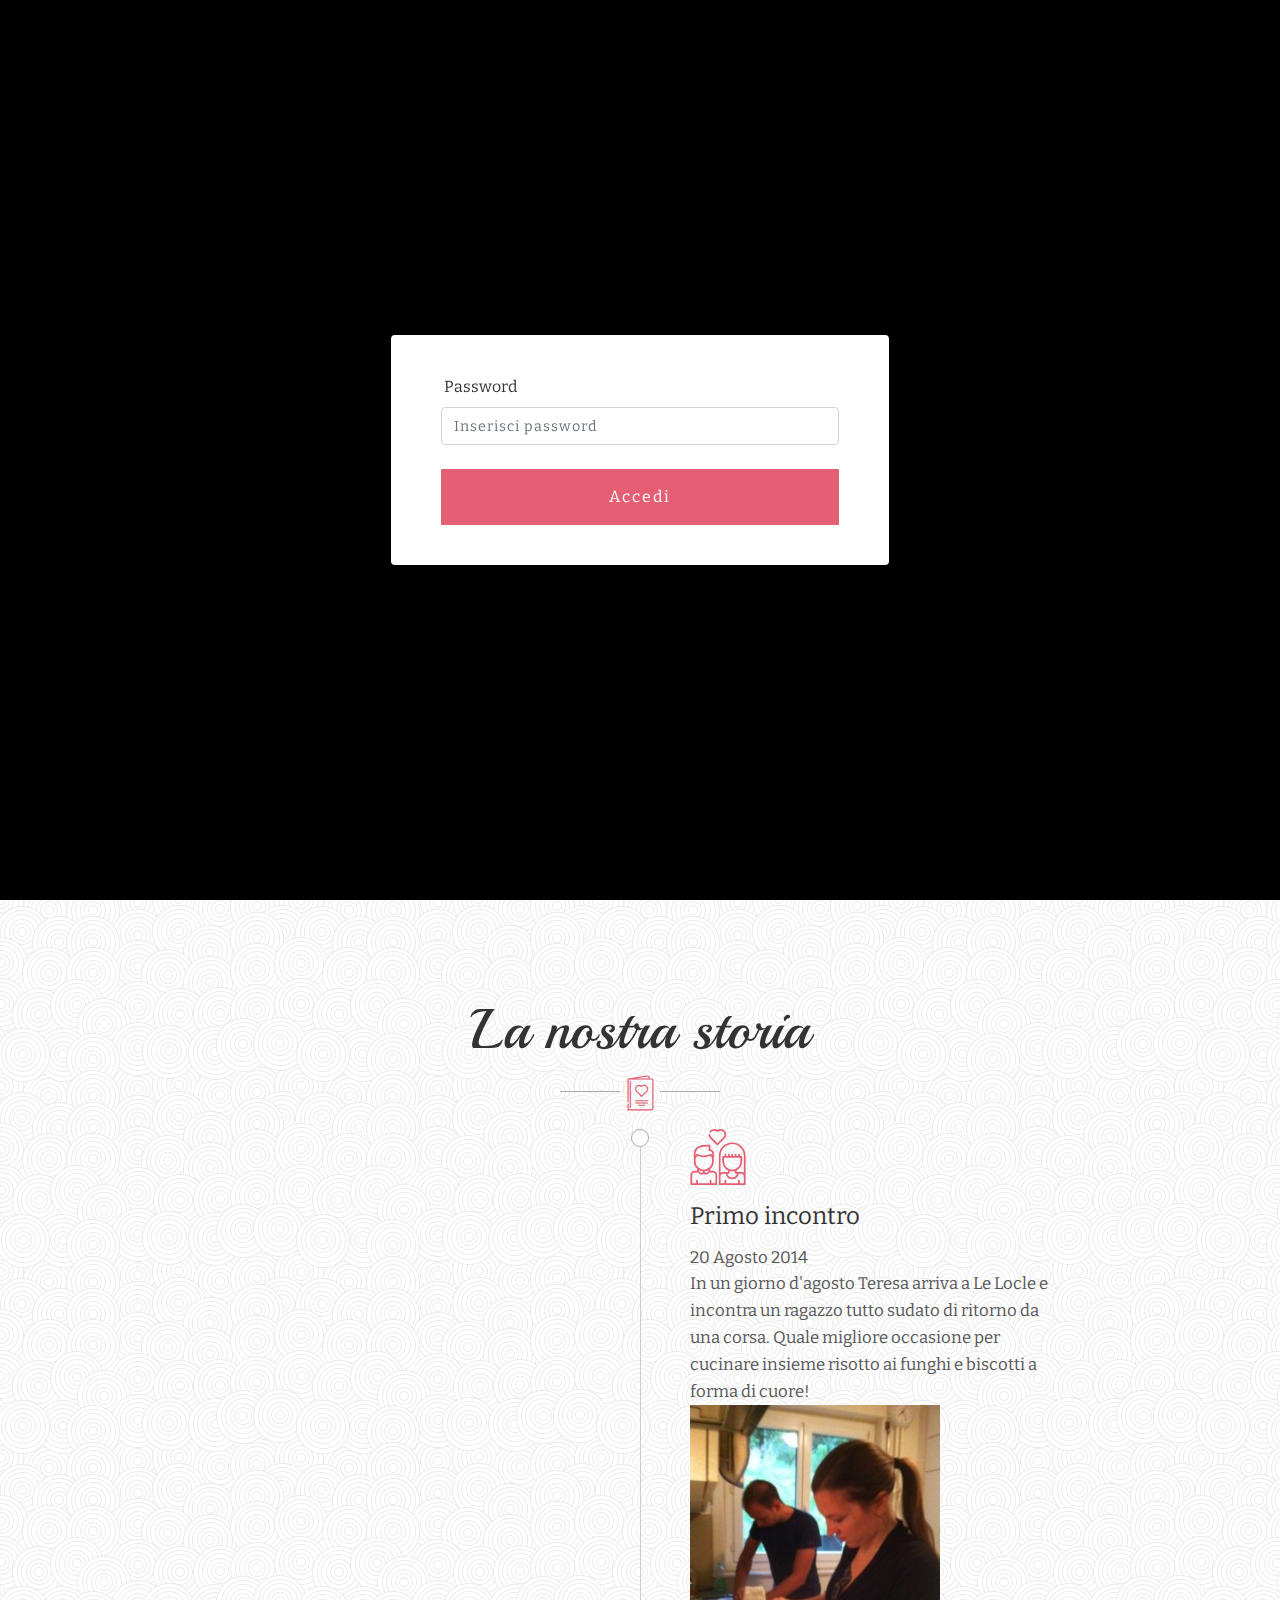
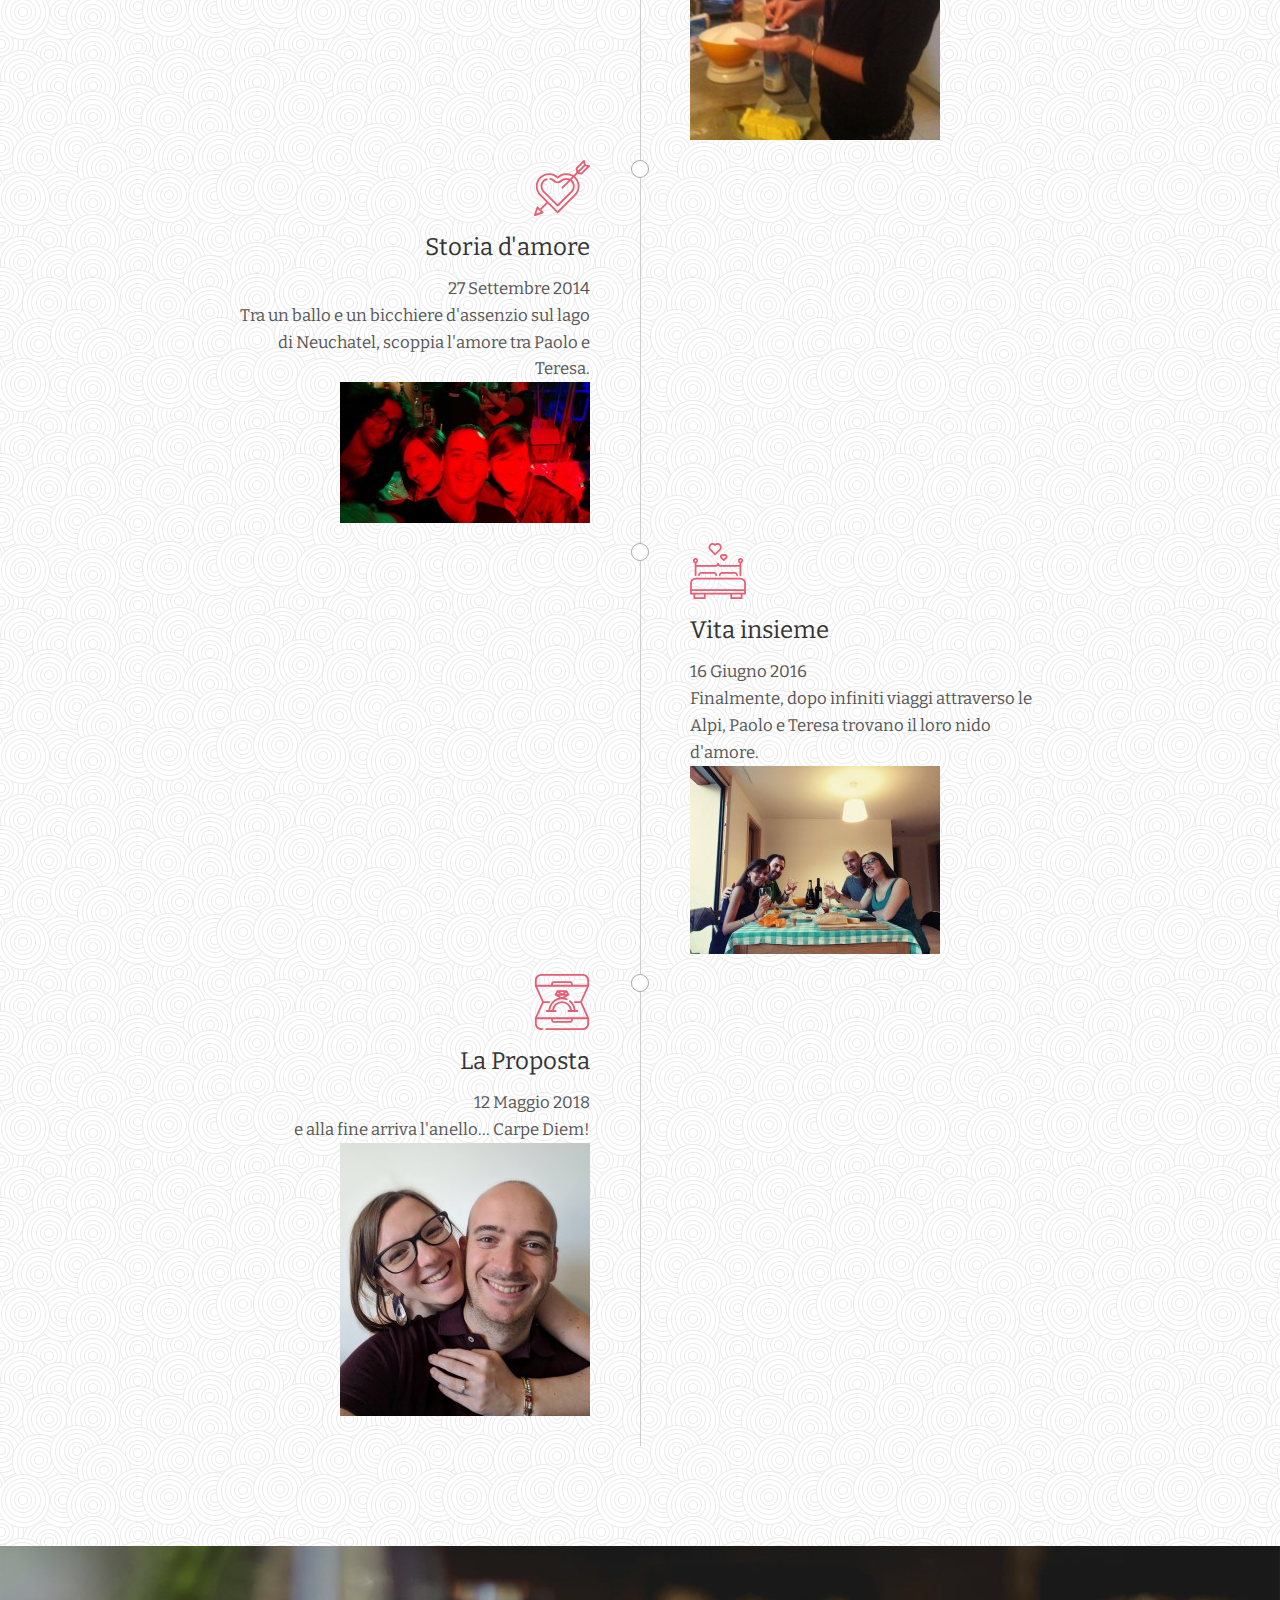
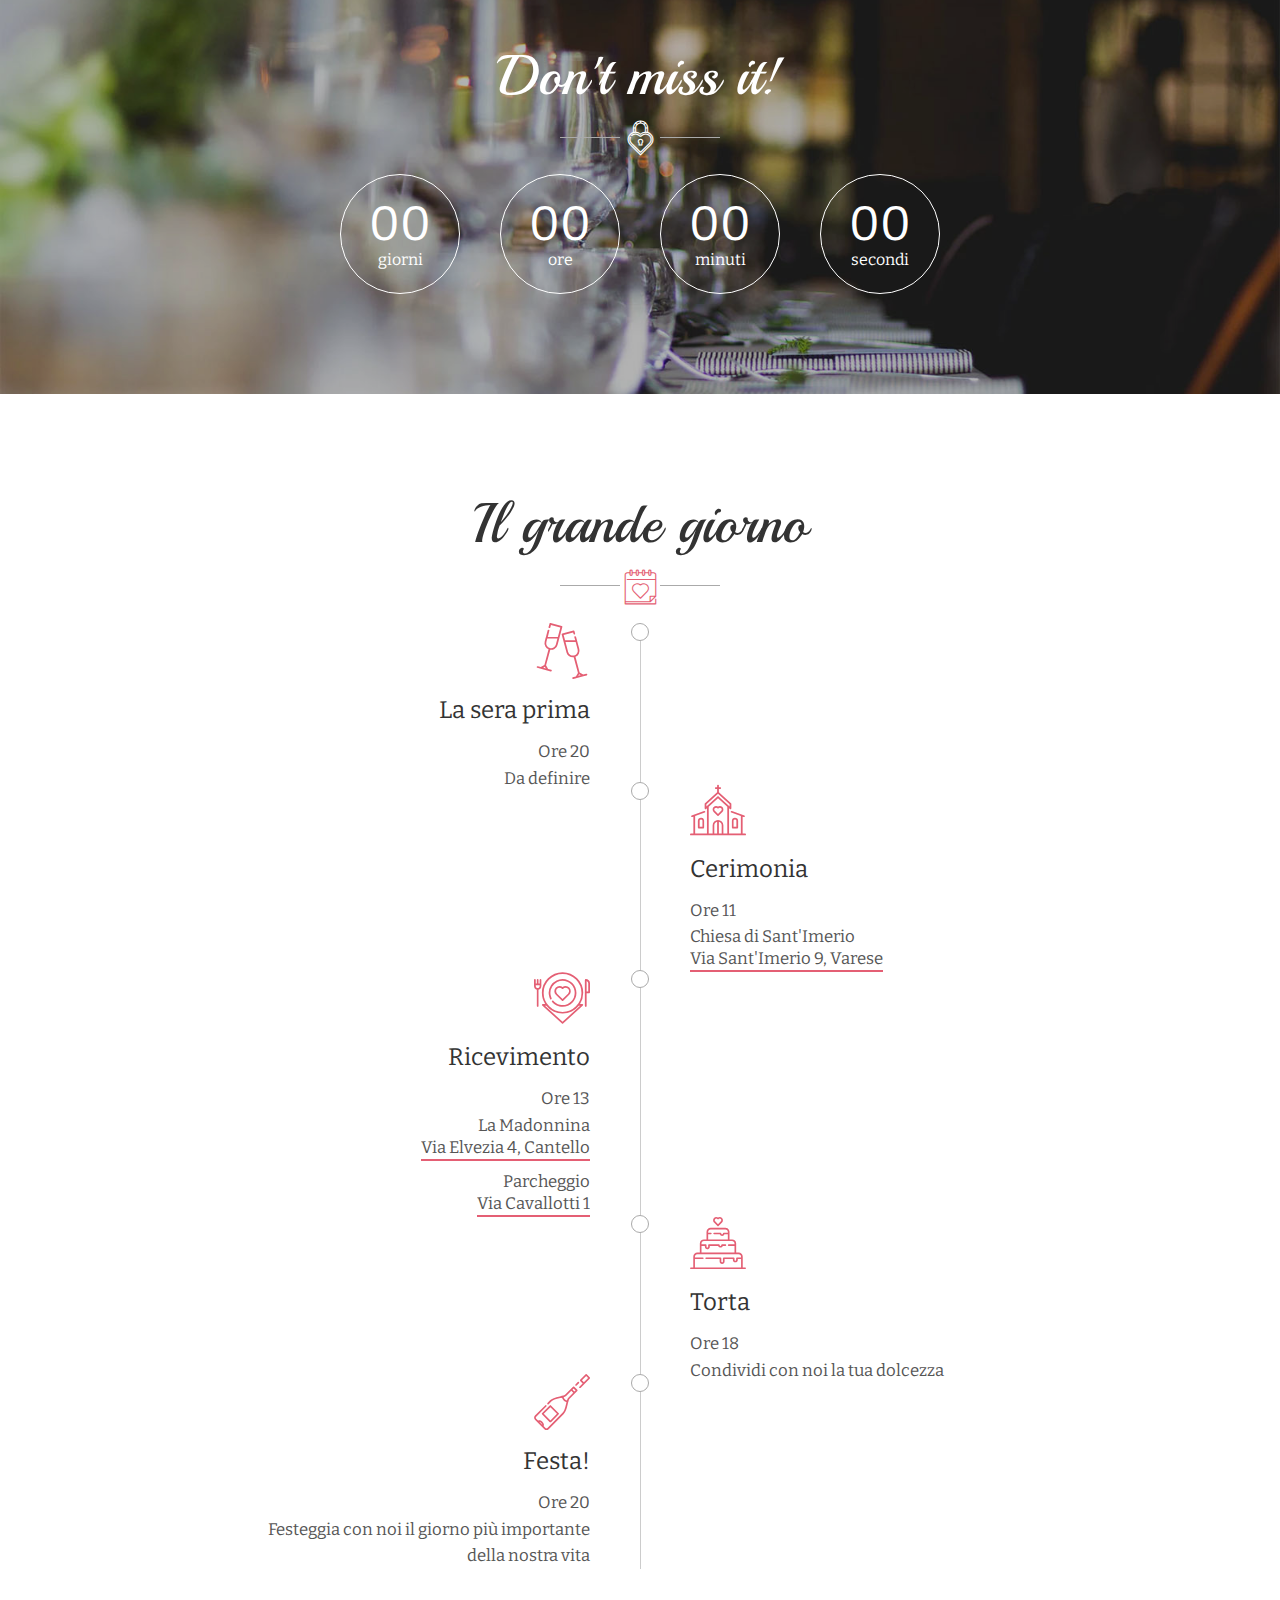
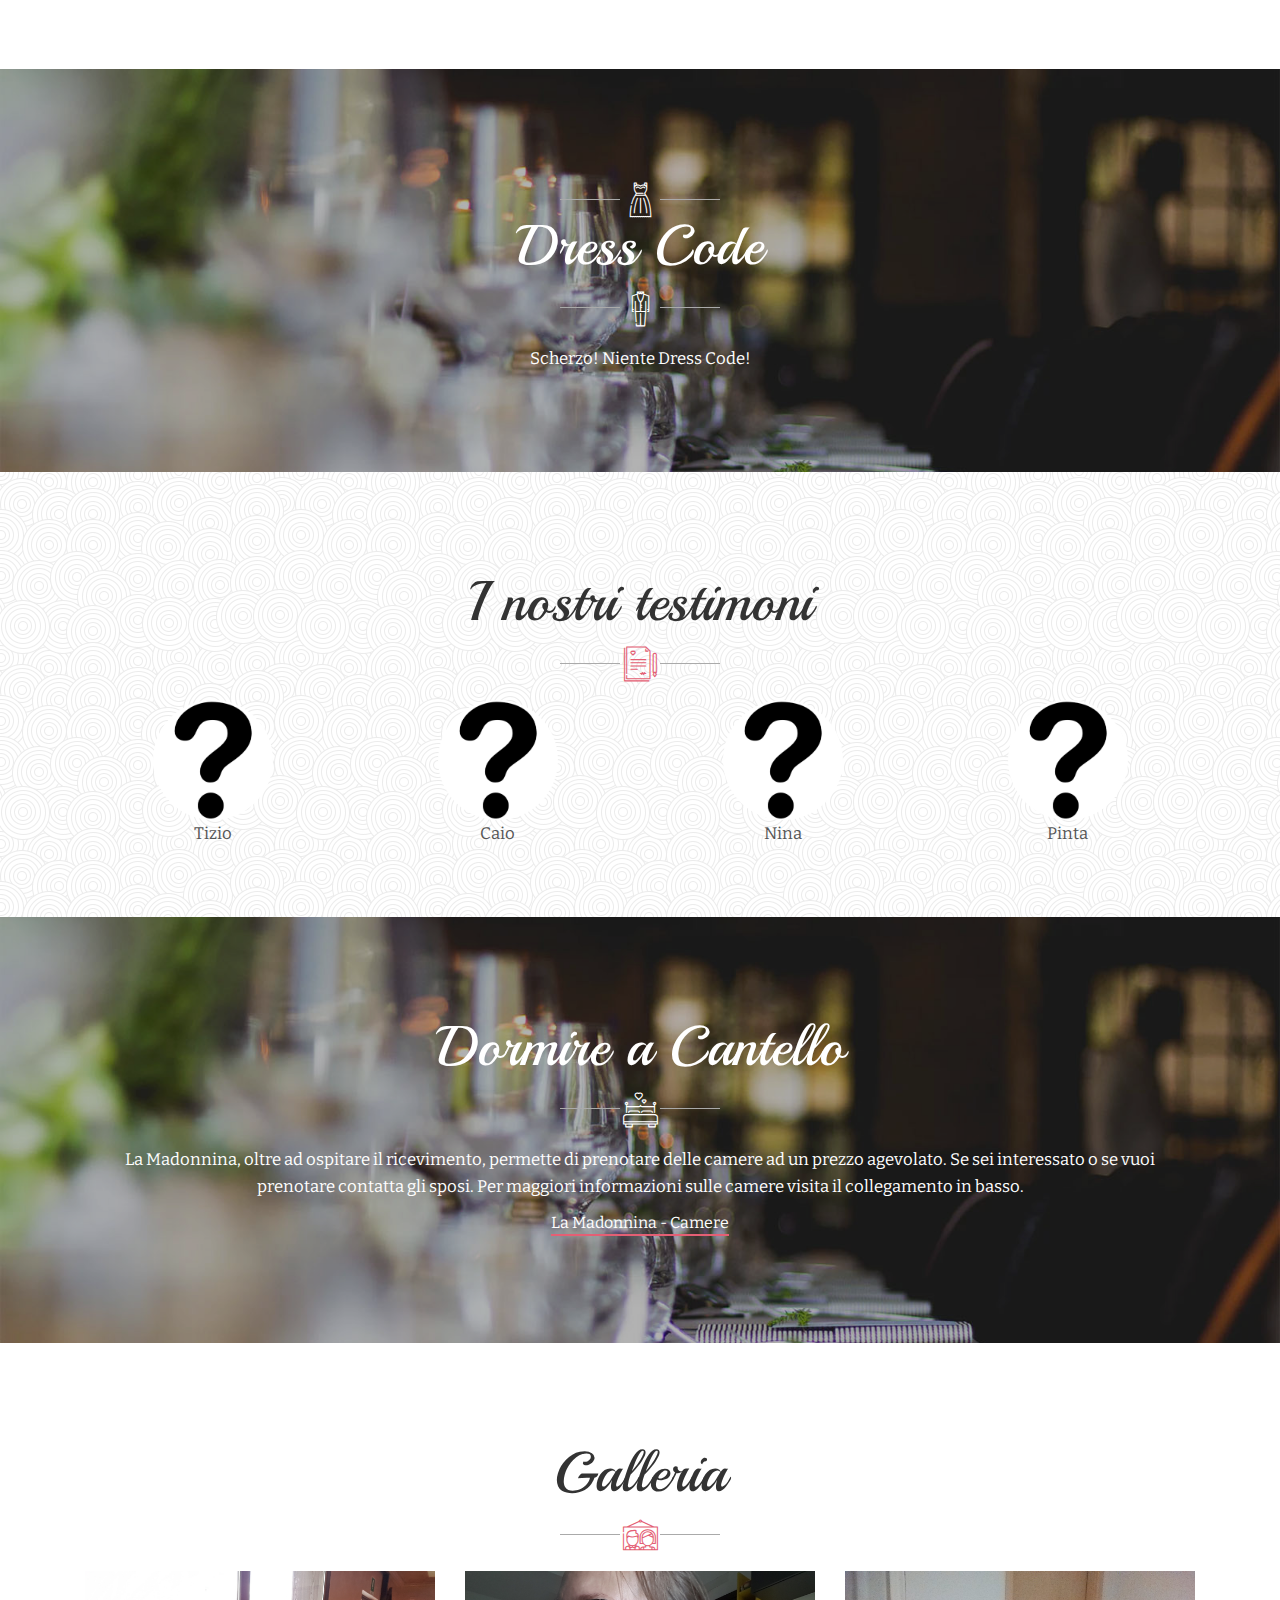
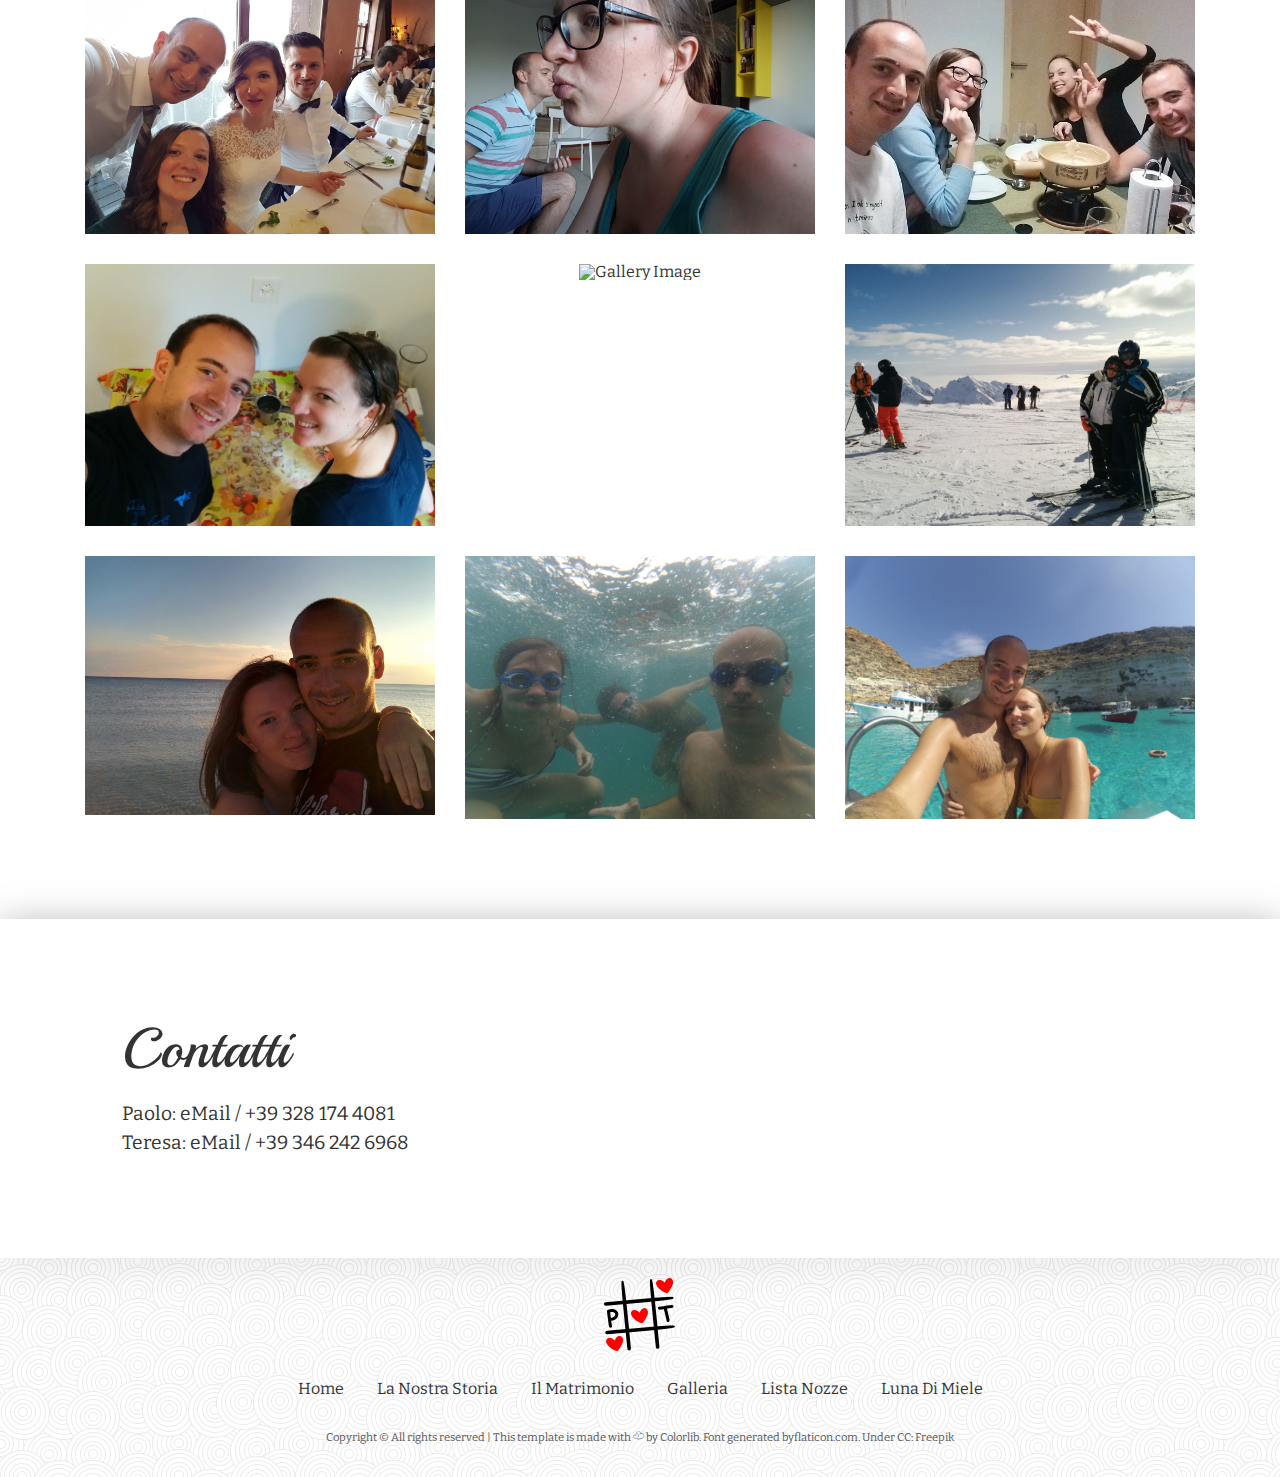
==== commit 077a9e3b: "Rebus + adjustments" ====
--- a/index.html
+++ b/index.html
@@ -92,6 +92,7 @@
       </div>
       <div class="modal-body">
         <p>Dateci un po' di tempo per pensarci...</p>
+		<a href="images/Rebus.png" data-fluidbox><img class="margin-bottom" src="images/Rebus.png" alt="Gallery Image"></a>
       </div>
     </div>
 
@@ -221,19 +222,19 @@
 						<div class="w-detail left">
 							<i class="icon flaticon-019-champagne-1"></i>
 							<h4 class="title">La sera prima</h4>
-							<p>Ore 20<br>TBD</a></p>
+							<p>Ore 20<br>Da definire</a></p>
 						</div><!-- w-detail -->
 
 						<div class="w-detail right">
 							<i class="icon flaticon-041-church"></i>
 							<h4 class="title">Cerimonia</h4>
-							<p>Ore 11<br>Chiesa di Sant'Imerio<br><a class="border-btn" href="https://goo.gl/maps/kdVq9qi6XpC2">Piazza Buzzi, Varese</a></p>
+							<p>Ore 11<br>Chiesa di Sant'Imerio<br><a class="border-btn" href="https://goo.gl/maps/kdVq9qi6XpC2" target="_blank">Via Sant'Imerio 9, Varese</a></p>
 						</div><!-- w-detail -->
 
 						<div class="w-detail left">
 							<i class="icon flaticon-014-wedding-dinner"></i>
 							<h4 class="title">Ricevimento</h4>
-							<p>Ore 13<br>La Madonnina<br><a class="border-btn" href="https://goo.gl/maps/Wy3gFaMUJJr">Via Elvezia 4, Cantello</a><br>Parcheggio<br><a class="border-btn" href="https://goo.gl/maps/z5fTJ6BFPD22">Via Cavallotti 1</a></p>
+							<p>Ore 13<br>La Madonnina<br><a class="border-btn" href="https://goo.gl/maps/Wy3gFaMUJJr" target="_blank">Via Elvezia 4, Cantello</a><br>Parcheggio<br><a class="border-btn" href="https://goo.gl/maps/z5fTJ6BFPD22" target="_blank">Via Cavallotti 1</a></p>
 						</div><!-- w-detail -->
 
 						<div class="w-detail right">
@@ -310,7 +311,7 @@
 
 					<div class="ceremony margin-bottom">
 						<p class="desc">La Madonnina, oltre ad ospitare il ricevimento, permette di prenotare delle camere ad un prezzo agevolato. Se sei interessato o se vuoi prenotare contatta gli sposi. Per maggiori informazioni sulle camere visita il collegamento in basso.</p>
-						<a class="border-btn" href="http://madonnina.it/camere/">La Madonnina - Camere</a>
+						<a class="border-btn" href="http://madonnina.it/camere/" target="_blank">La Madonnina - Camere</a>
 					</div>
 
 				</div><!-- col-sm-10 -->
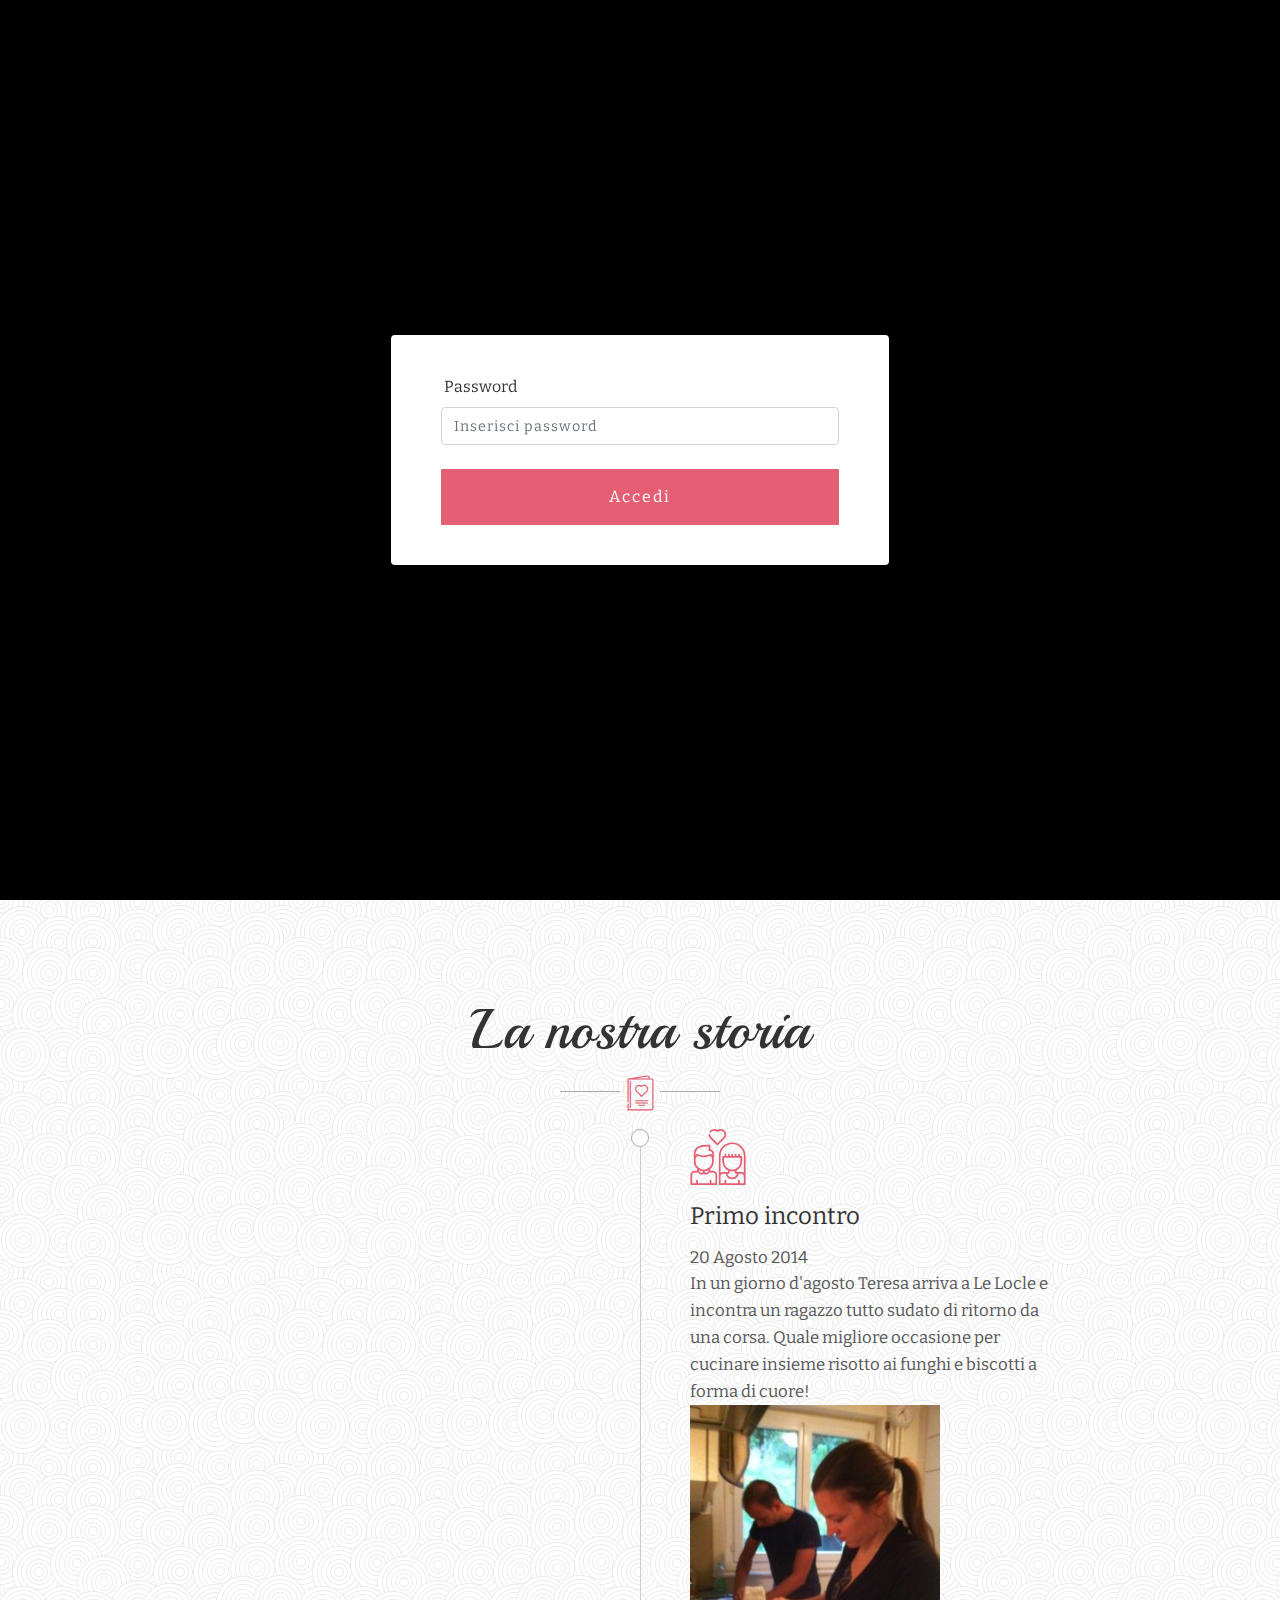
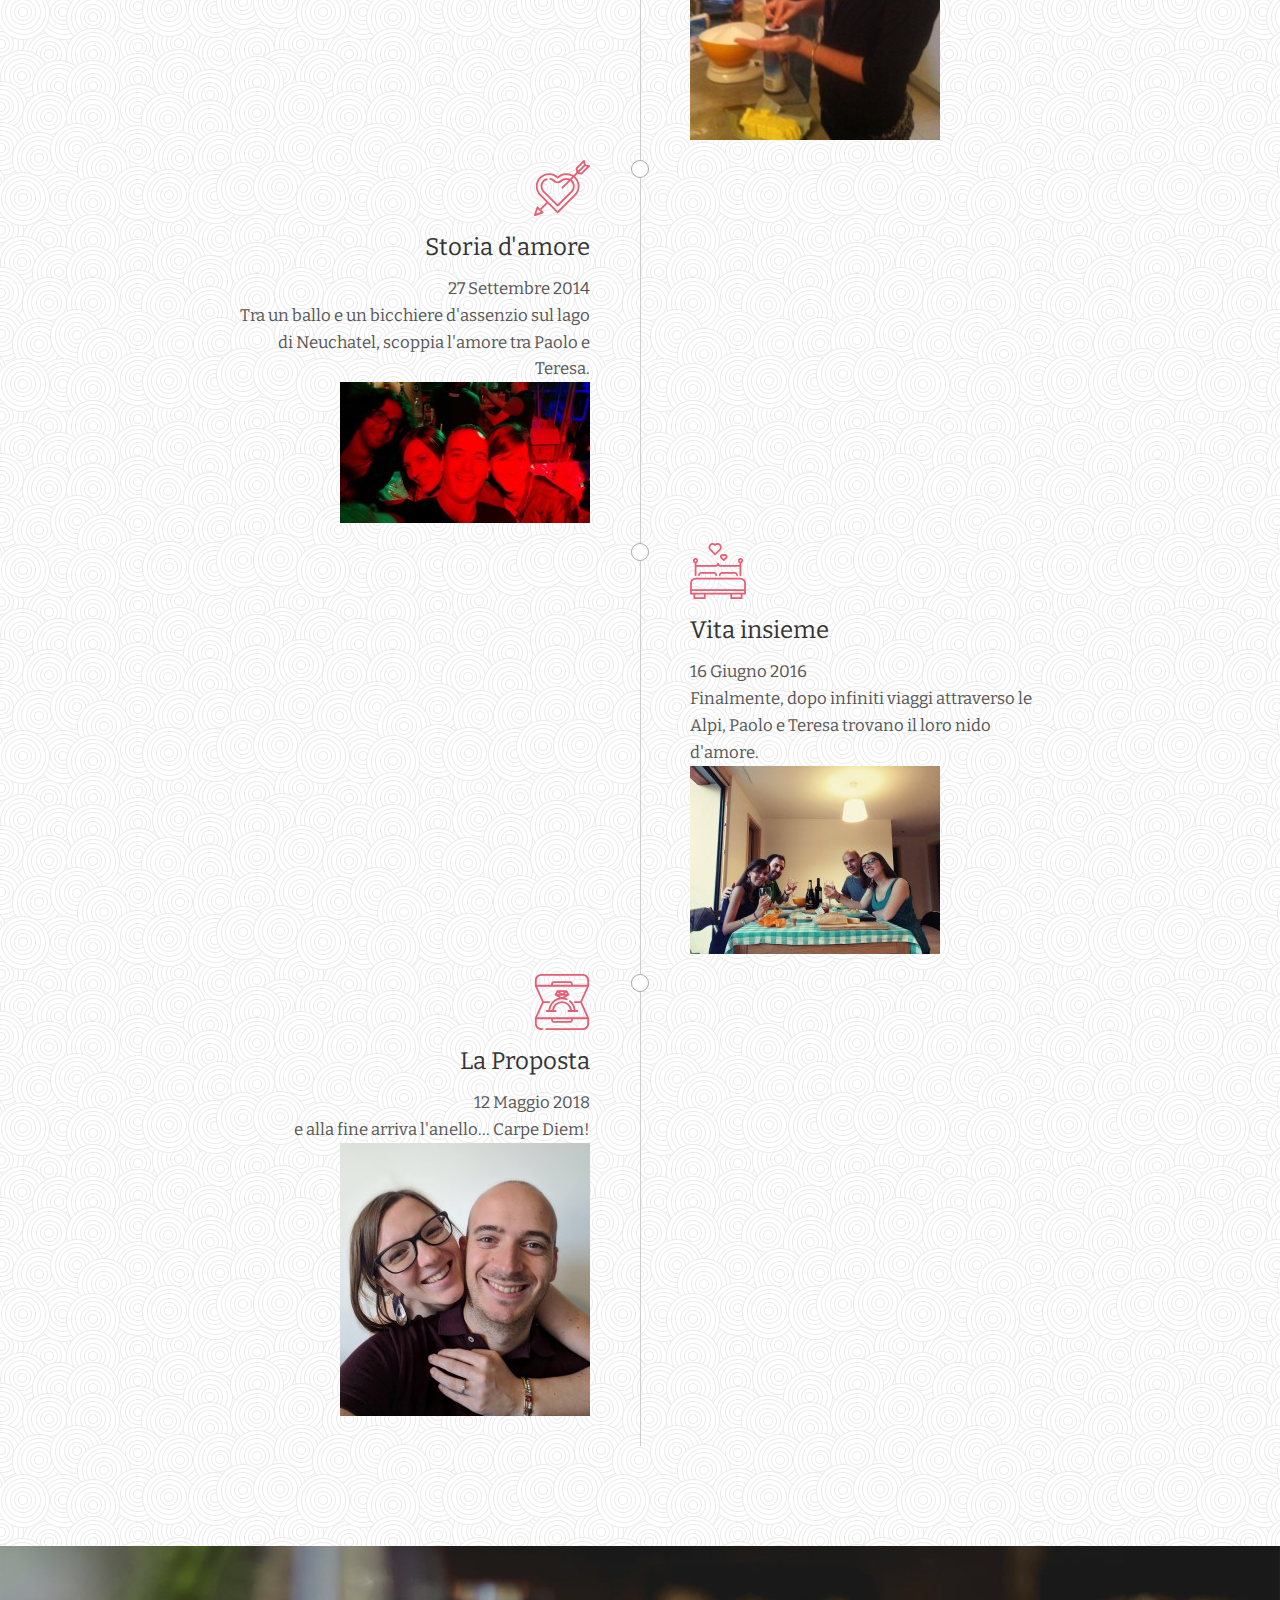
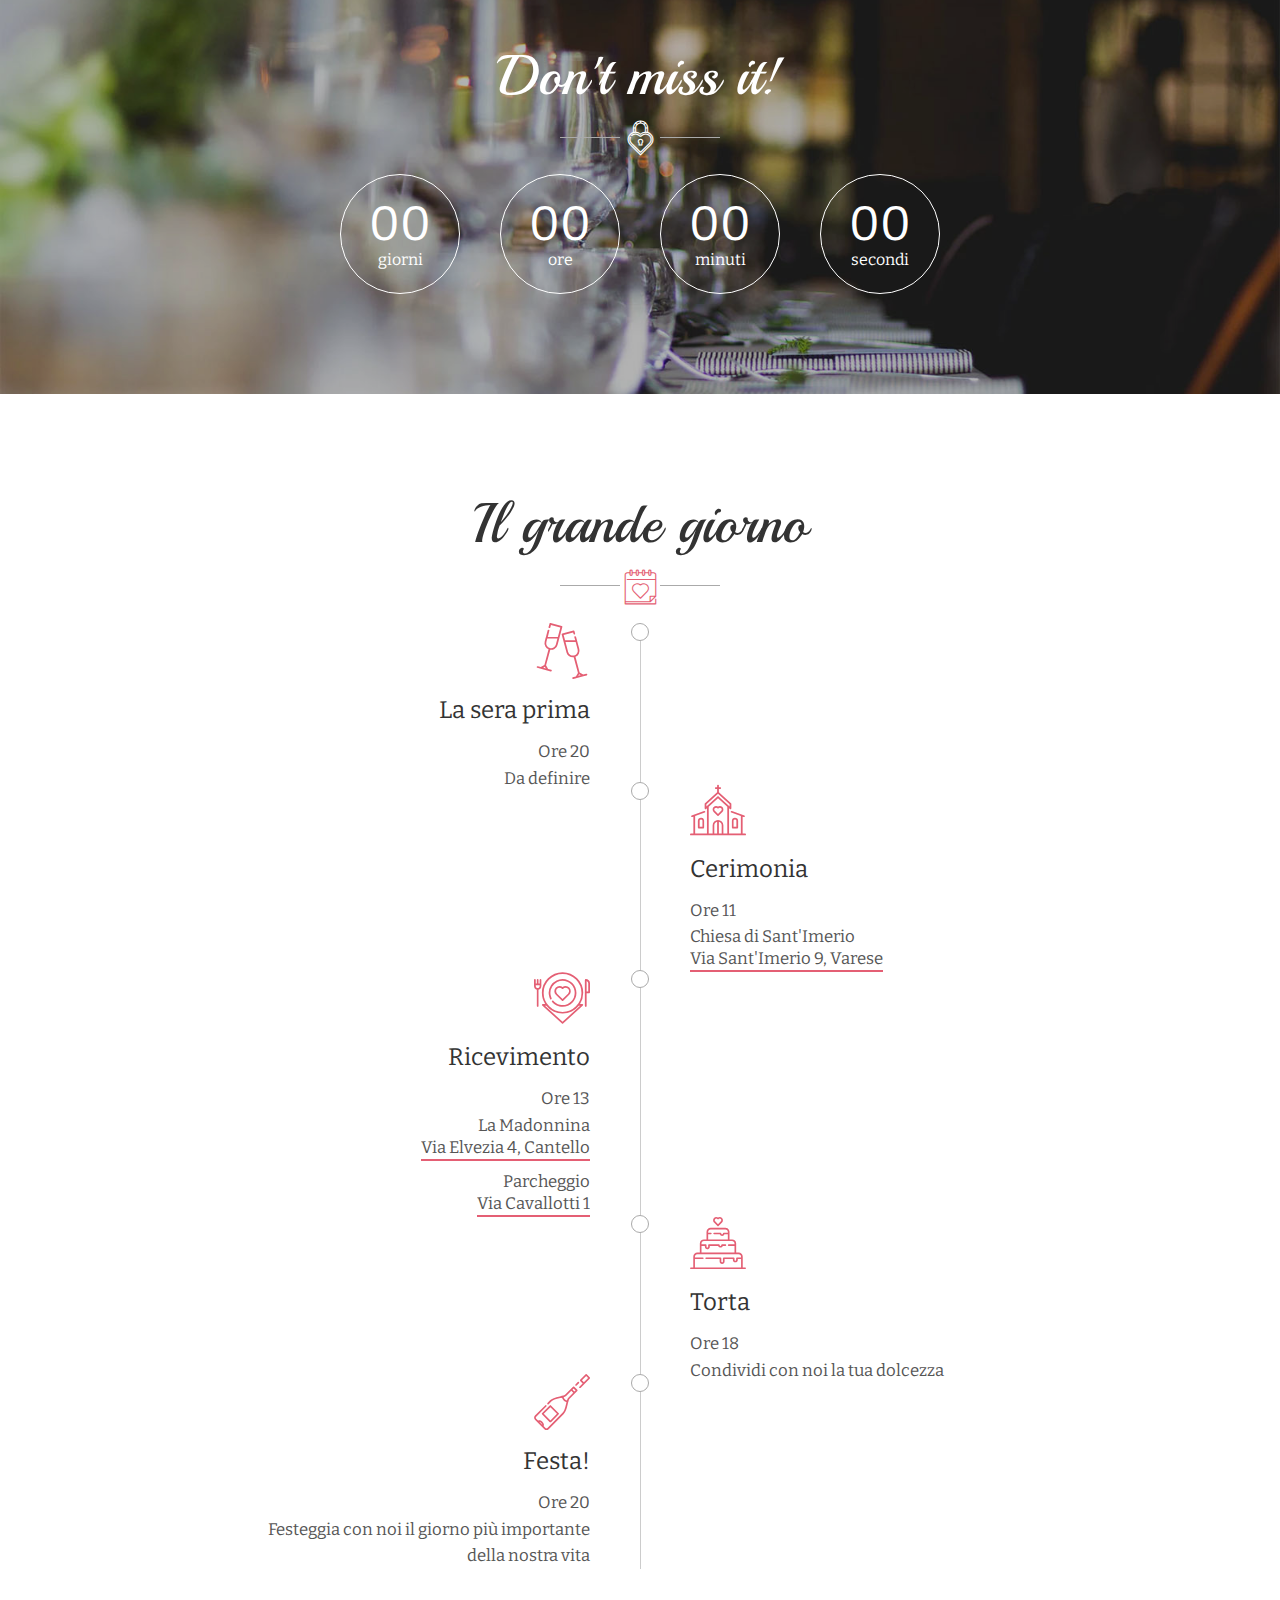
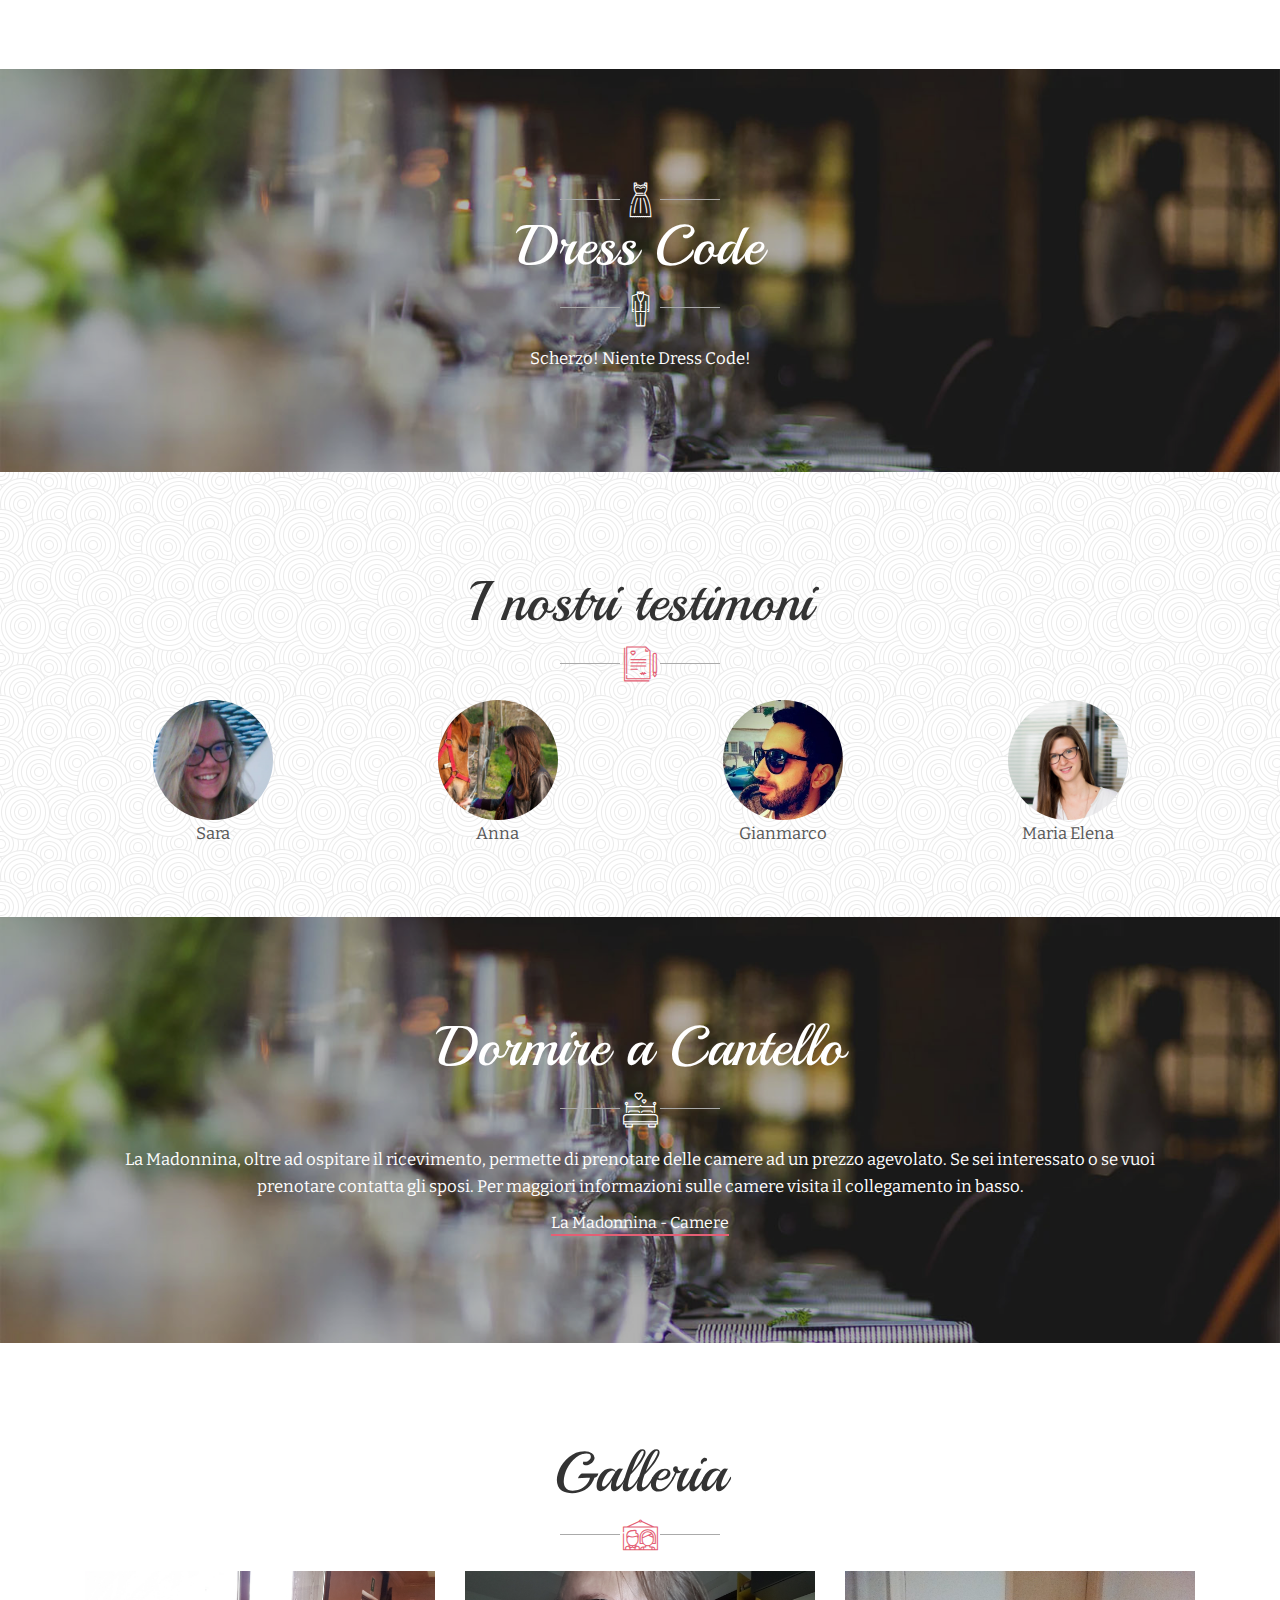
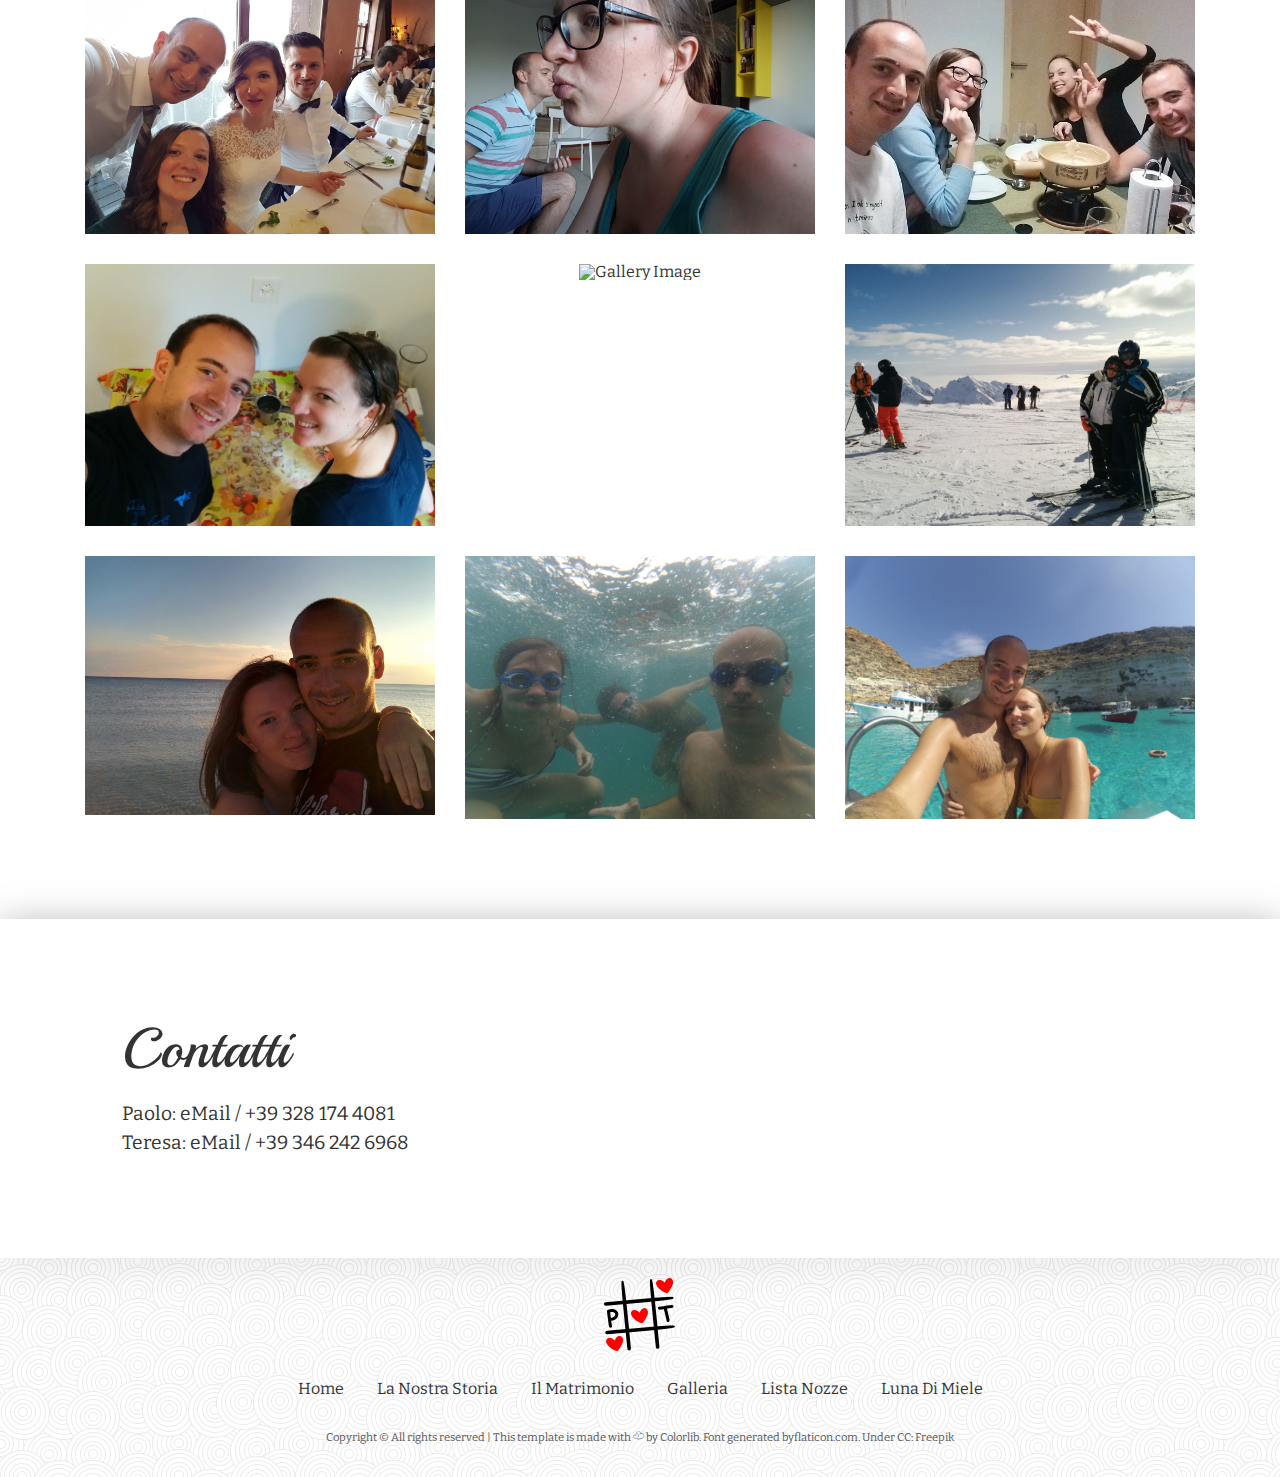
==== commit b0ff0a4d: "Testimoni" ====
--- a/index.html
+++ b/index.html
@@ -285,14 +285,14 @@
 						<span class="heading-bottom"><i class="icon flaticon-006-wedding-contract"></i></span>
 					</div>
 					<div class="row">
-						<div class="col-lg-3 col-sm-6 centered">	<img src="images/QM.png" class="rounded-circle" alt="Cinque Terre" style="width: 120px; height: 120px;">
-						<p class="desc">Tizio</p></div>
-						<div class="col-lg-3 col-sm-6 centered">	<img src="images/QM.png" class="rounded-circle" alt="Cinque Terre" style="width: 120px; height: 120px;" >
-						<p class="desc">Caio</p></div>
-						<div class="col-lg-3 col-sm-6 centered">	<img src="images/QM.png" class="rounded-circle" alt="Cinque Terre" style="width: 120px; height: 120px;" >
-						<p class="desc">Nina</p></div>
-						<div class="col-lg-3 col-sm-6 centered">	<img src="images/QM.png" class="rounded-circle" alt="Cinque Terre" style="width: 120px; height: 120px;" >
-						<p class="desc">Pinta</p></div>
+						<div class="col-lg-3 col-sm-6 centered">	<img src="images/qSara.jpg" class="rounded-circle" alt="Cinque Terre" style="width: 120px; height: 120px;">
+						<p class="desc">Sara</p></div>
+						<div class="col-lg-3 col-sm-6 centered">	<img src="images/qAnna.jpg" class="rounded-circle" alt="Cinque Terre" style="width: 120px; height: 120px;" >
+						<p class="desc">Anna</p></div>
+						<div class="col-lg-3 col-sm-6 centered">	<img src="images/qGianMarco.jpg" class="rounded-circle" alt="Cinque Terre" style="width: 120px; height: 120px;" >
+						<p class="desc">Gianmarco</p></div>
+						<div class="col-lg-3 col-sm-6 centered">	<img src="images/qMari.jpg" class="rounded-circle" alt="Cinque Terre" style="width: 120px; height: 120px;" >
+						<p class="desc">Maria Elena</p></div>
 					</div>
 				</div><!-- col-sm-10 -->
 			</div><!-- row -->
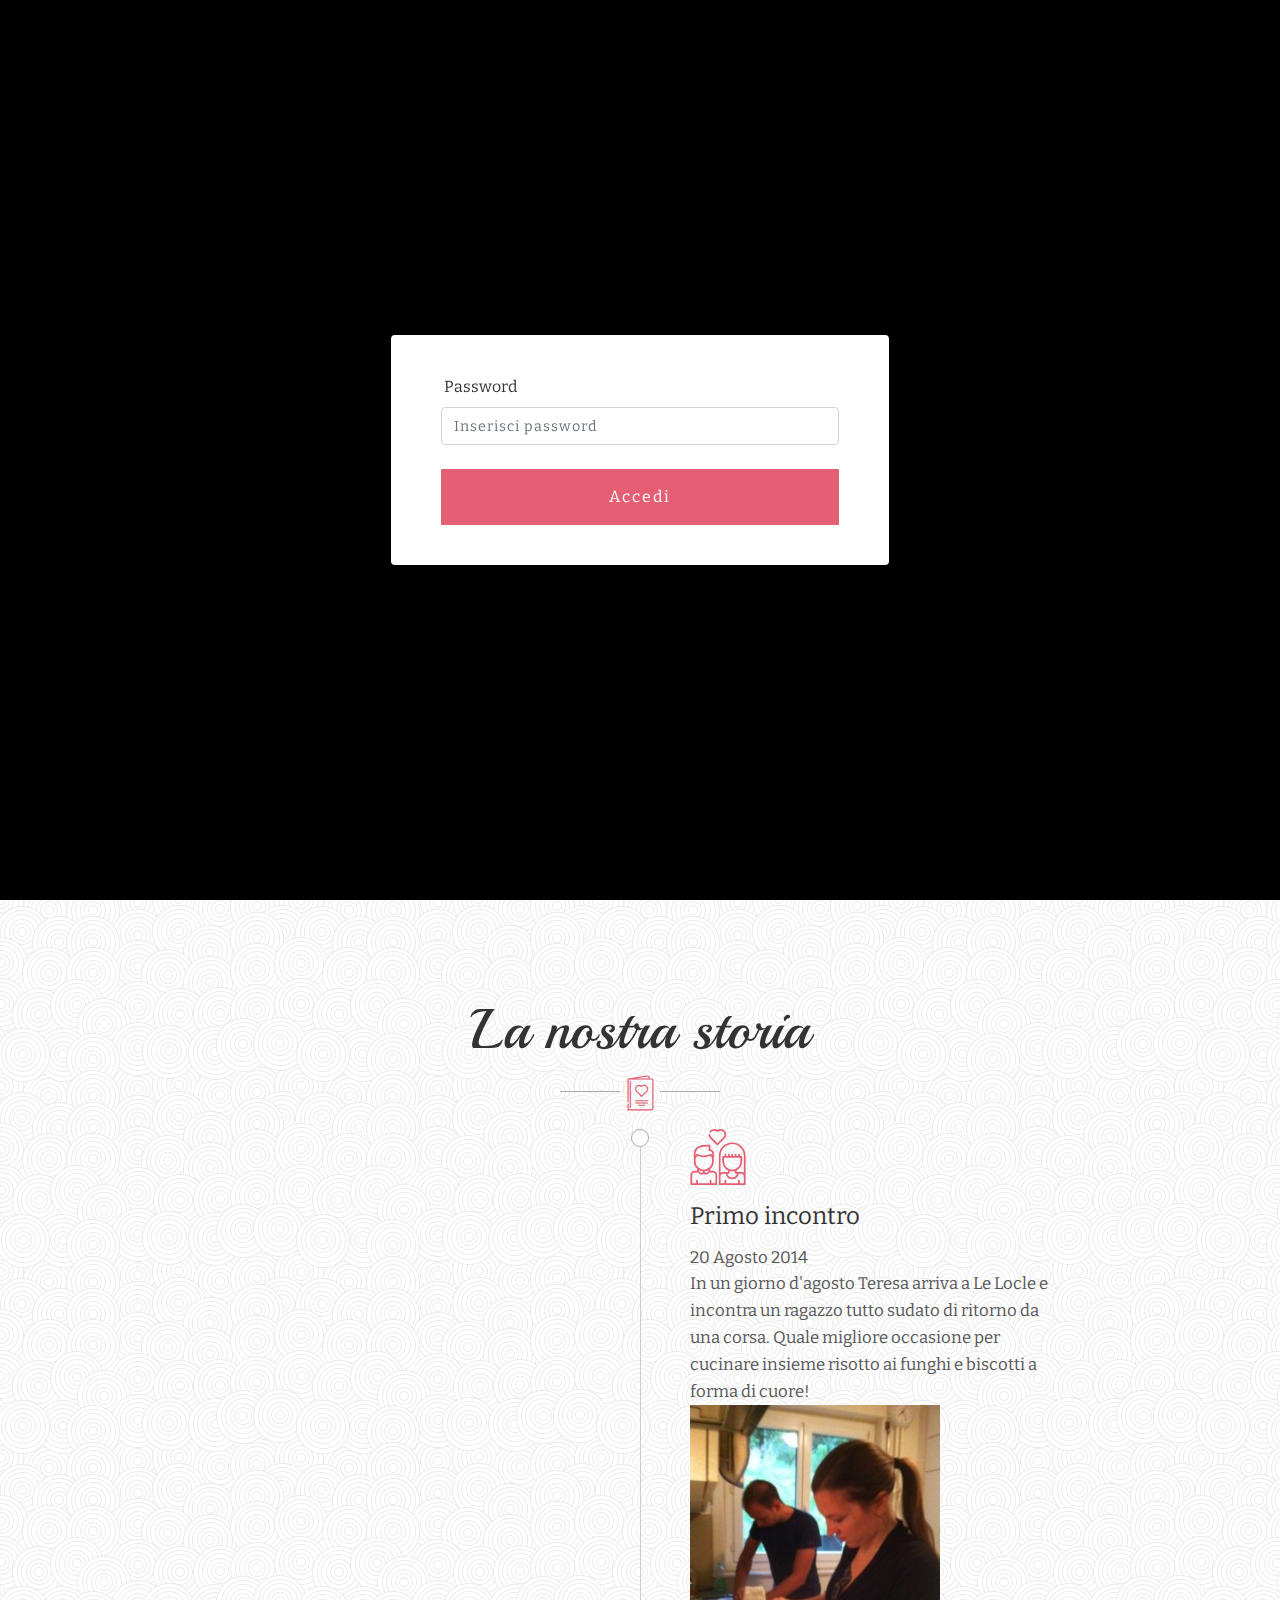
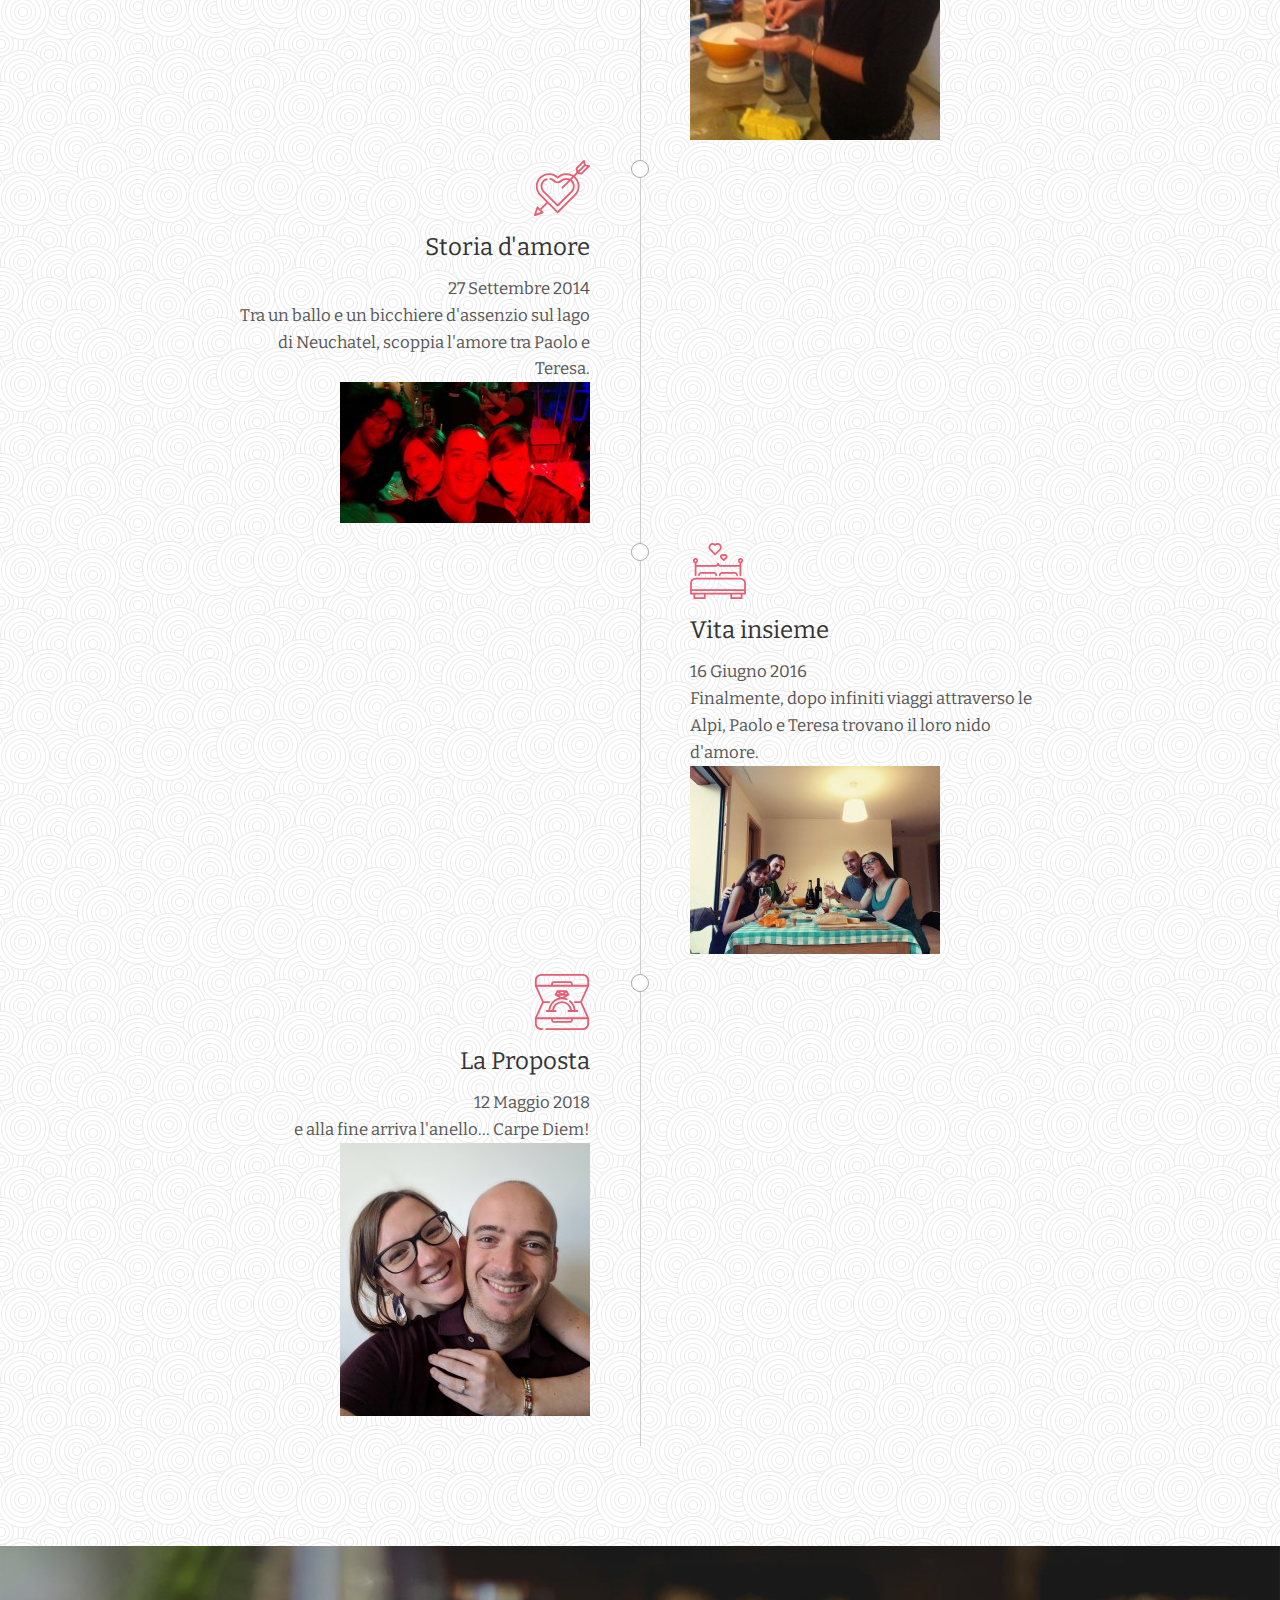
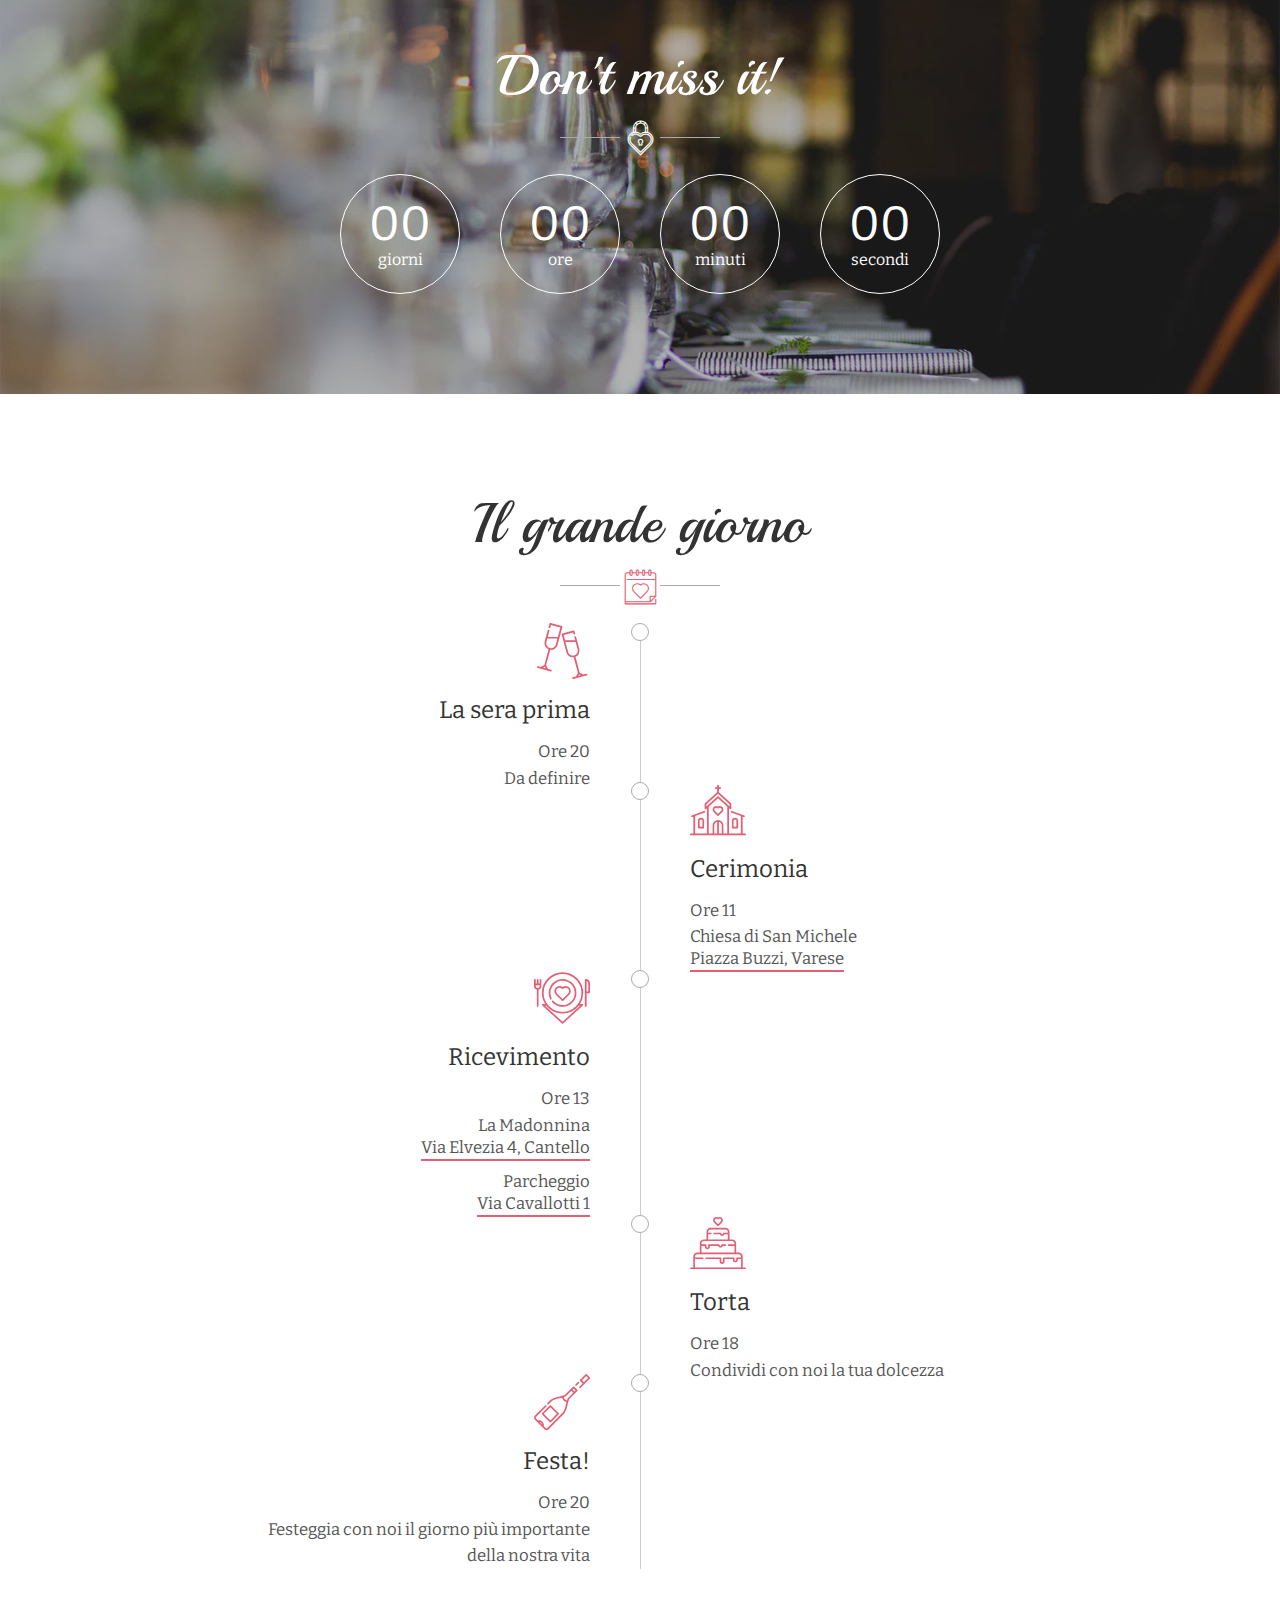
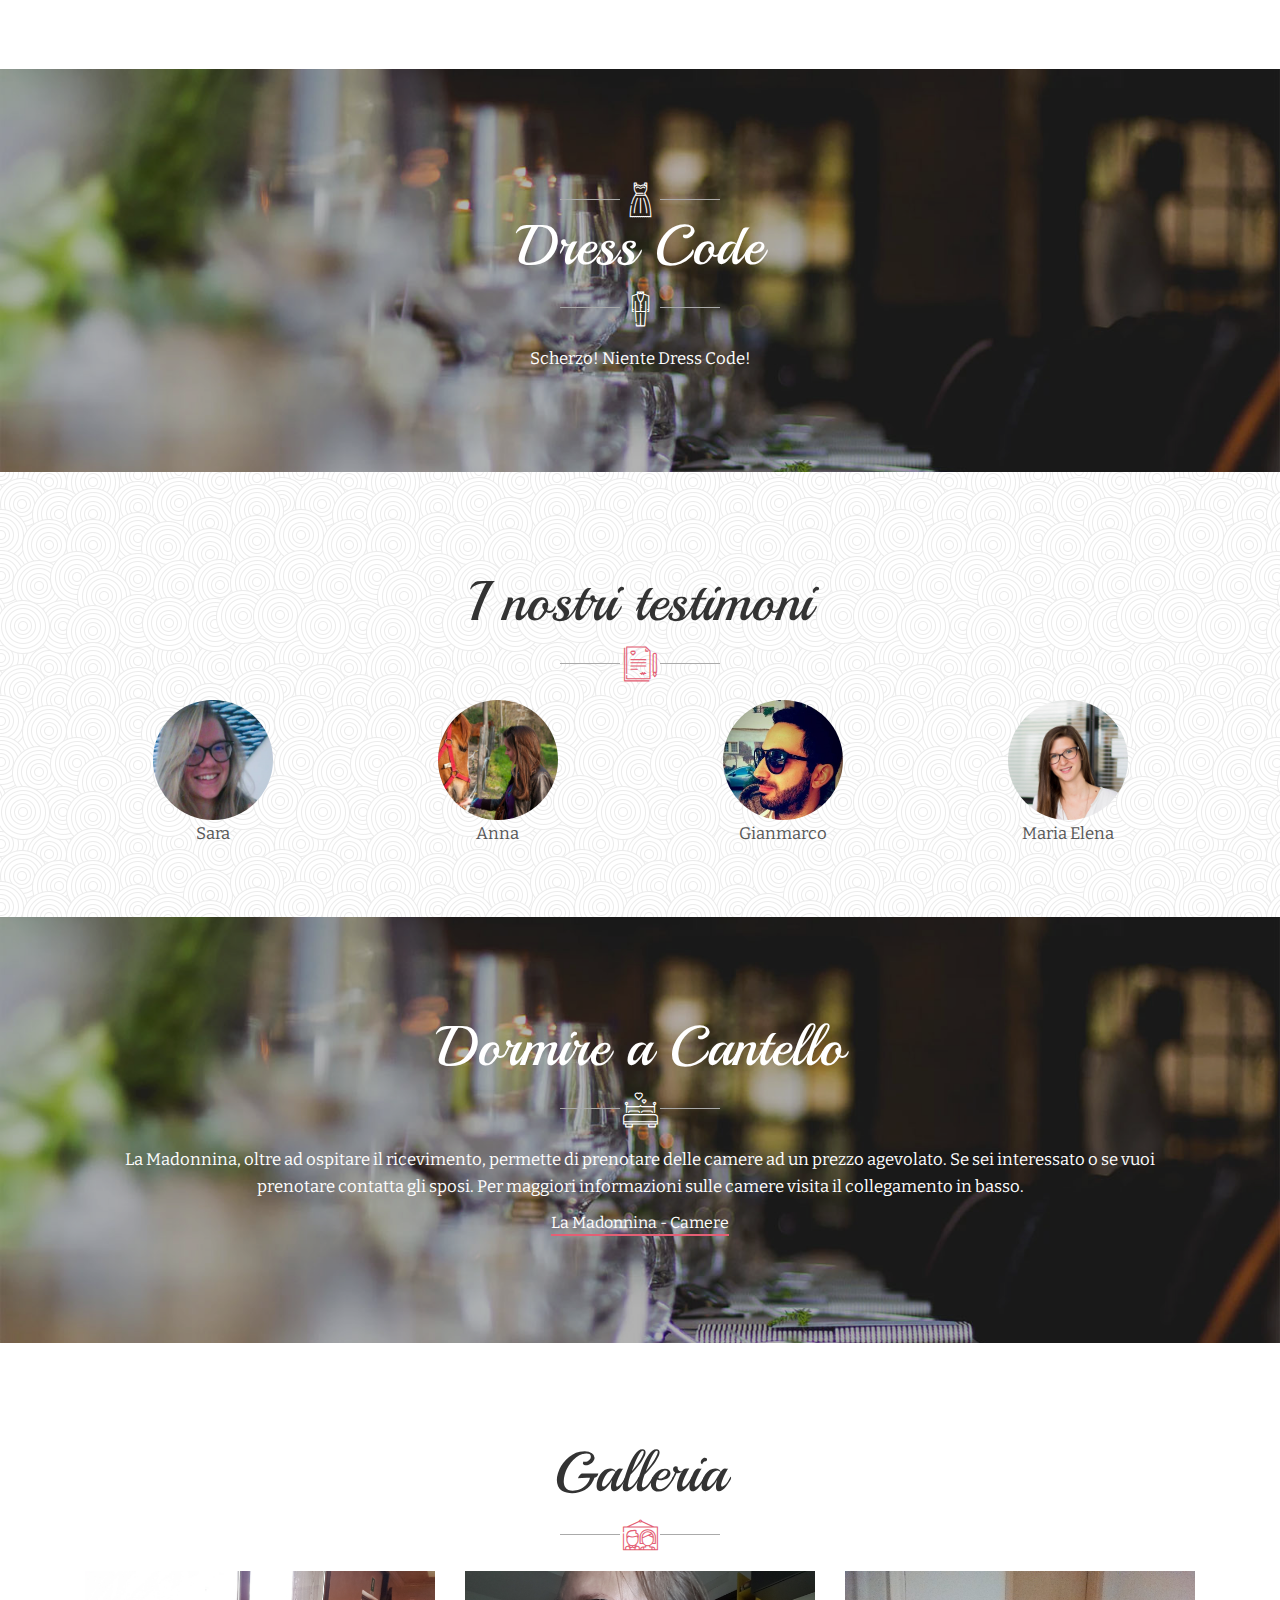
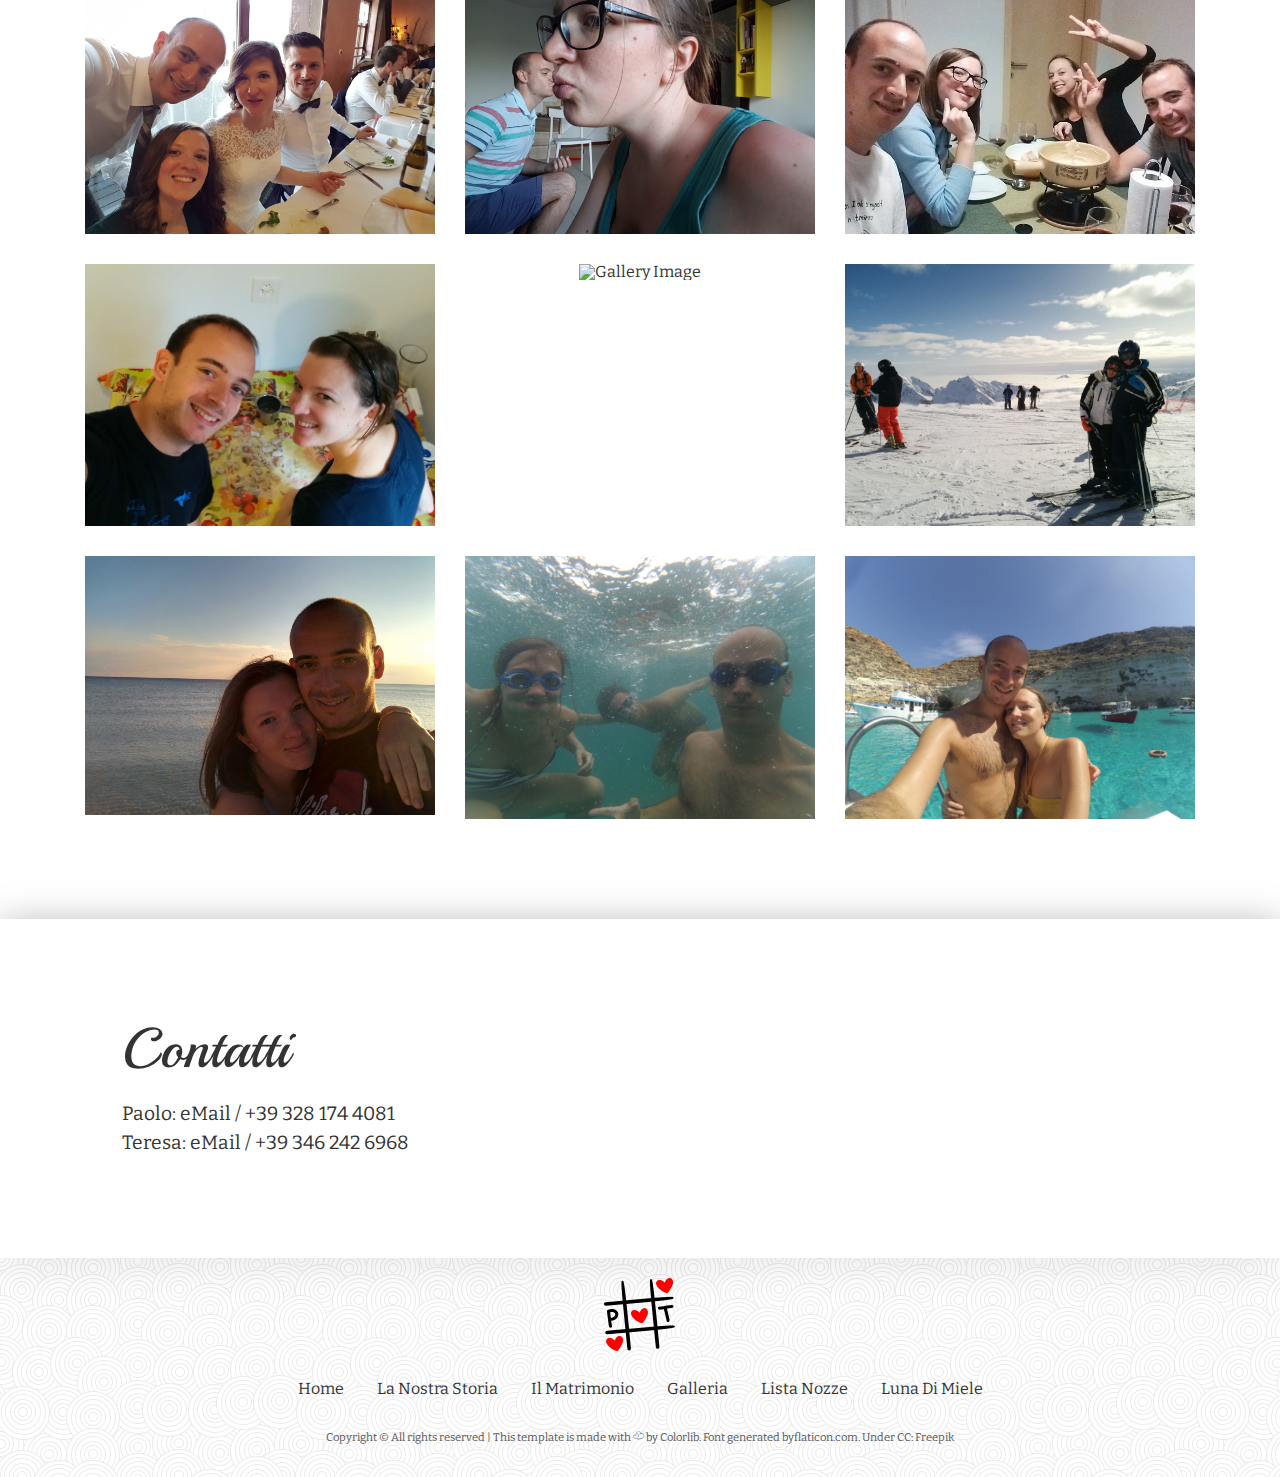
==== commit 4f213947: "Change church" ====
--- a/index.html
+++ b/index.html
@@ -228,7 +228,7 @@
 						<div class="w-detail right">
 							<i class="icon flaticon-041-church"></i>
 							<h4 class="title">Cerimonia</h4>
-							<p>Ore 11<br>Chiesa di Sant'Imerio<br><a class="border-btn" href="https://goo.gl/maps/kdVq9qi6XpC2" target="_blank">Via Sant'Imerio 9, Varese</a></p>
+							<p>Ore 11<br>Chiesa di San Michele<br><a class="border-btn" href="https://goo.gl/maps/GZNVy82Rhj32" target="_blank">Piazza Buzzi, Varese</a></p>
 						</div><!-- w-detail -->
 
 						<div class="w-detail left">
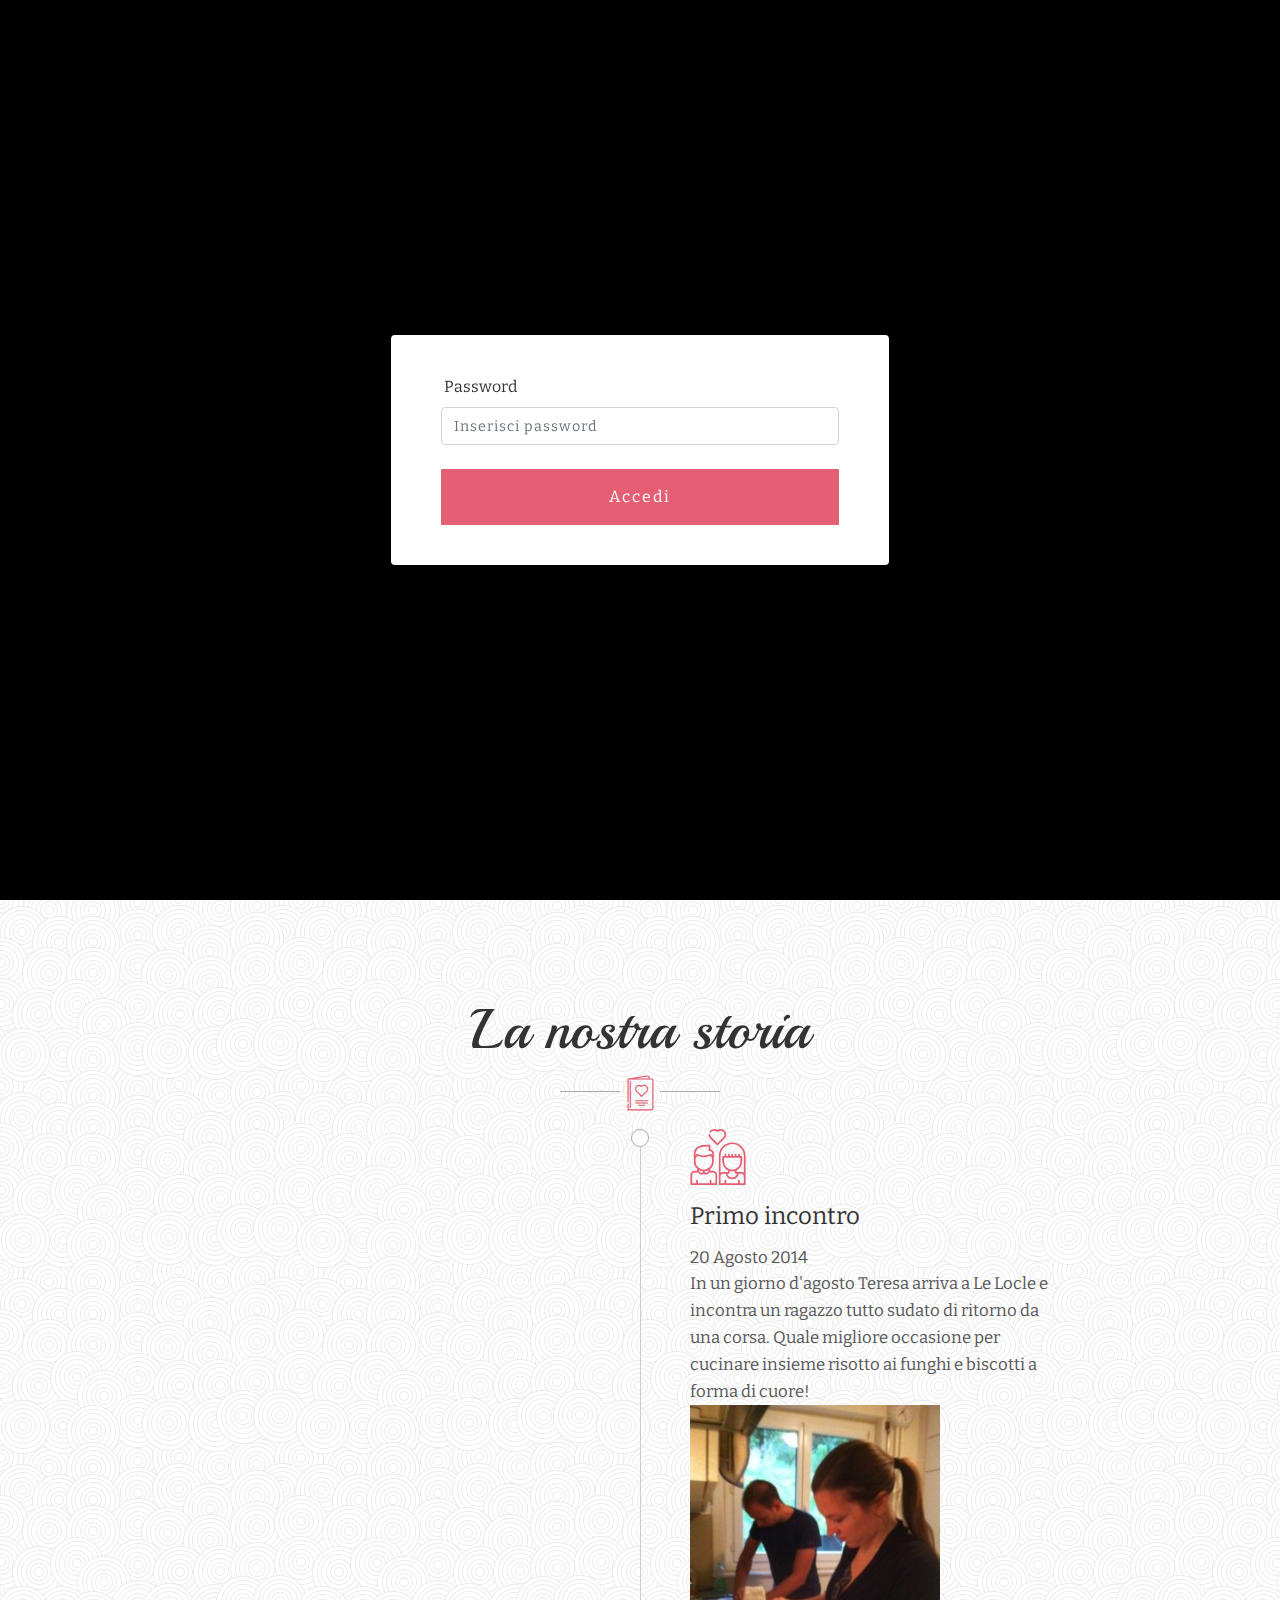
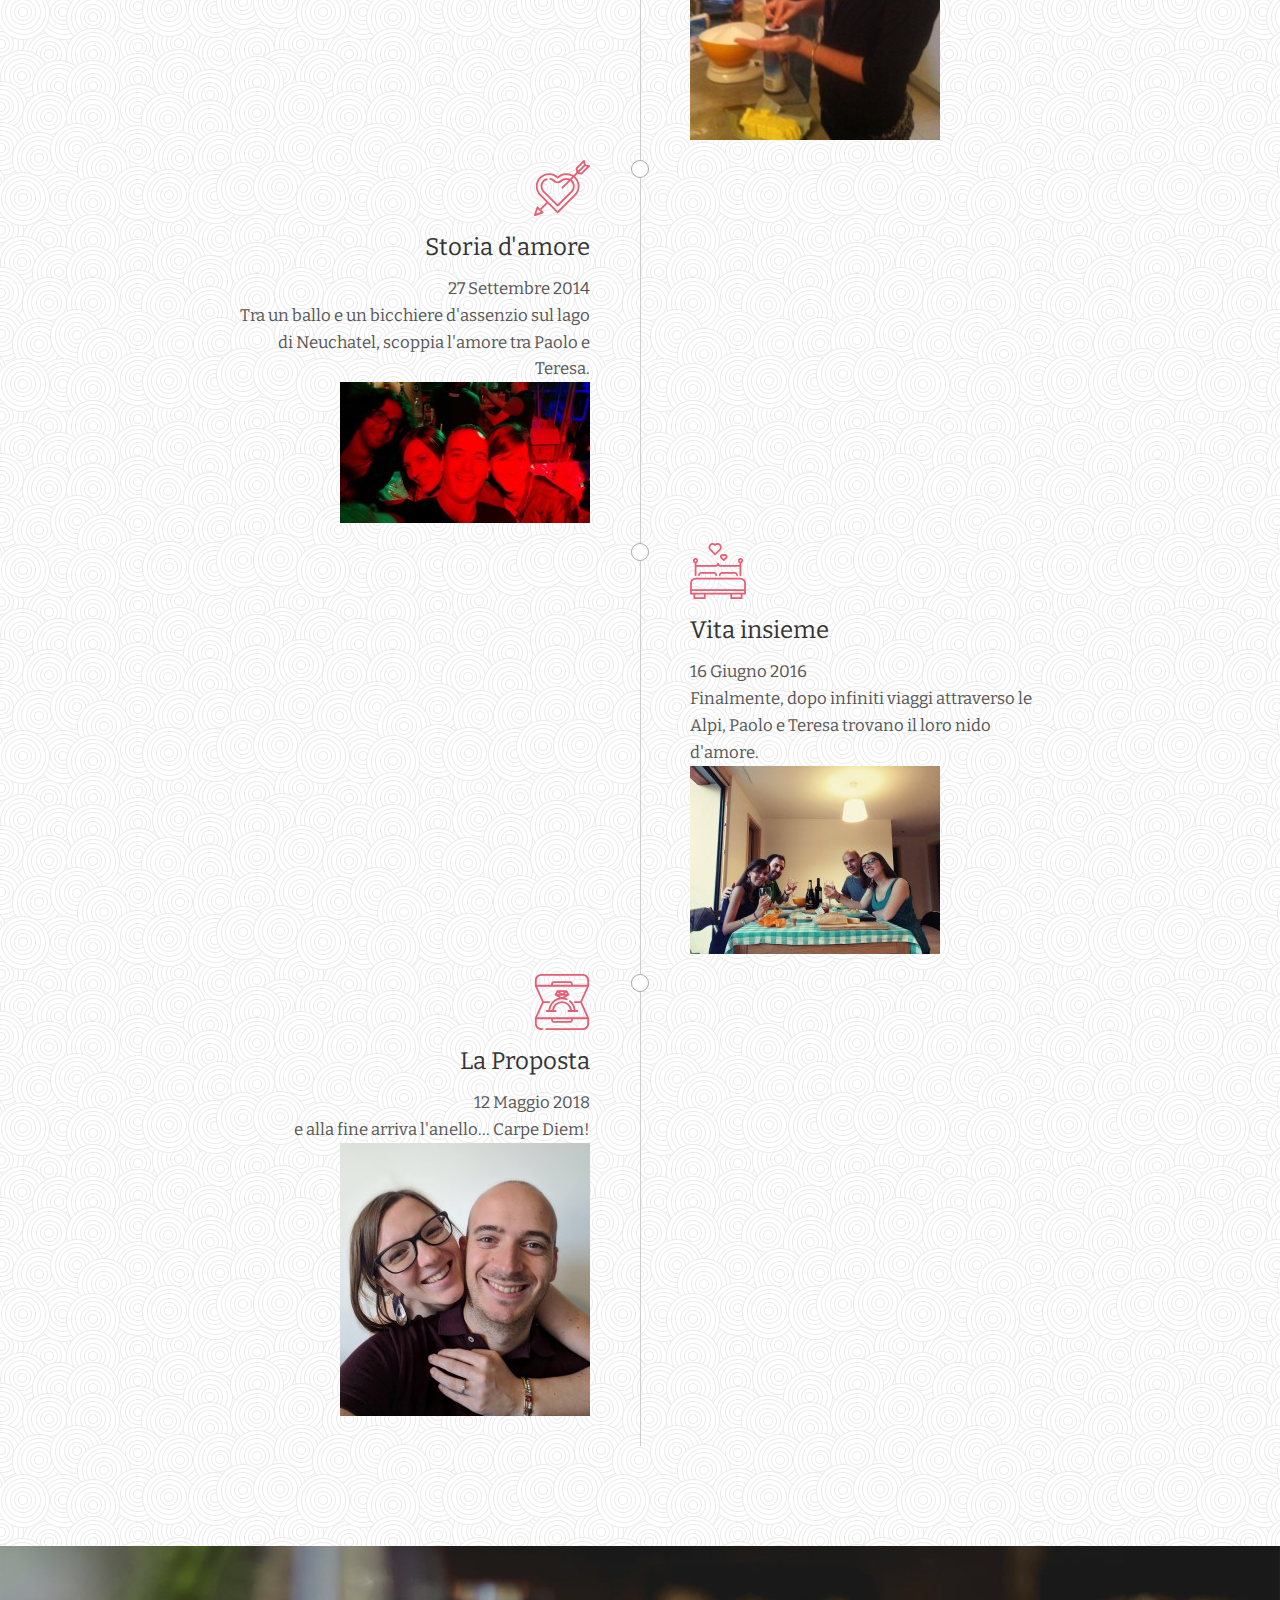
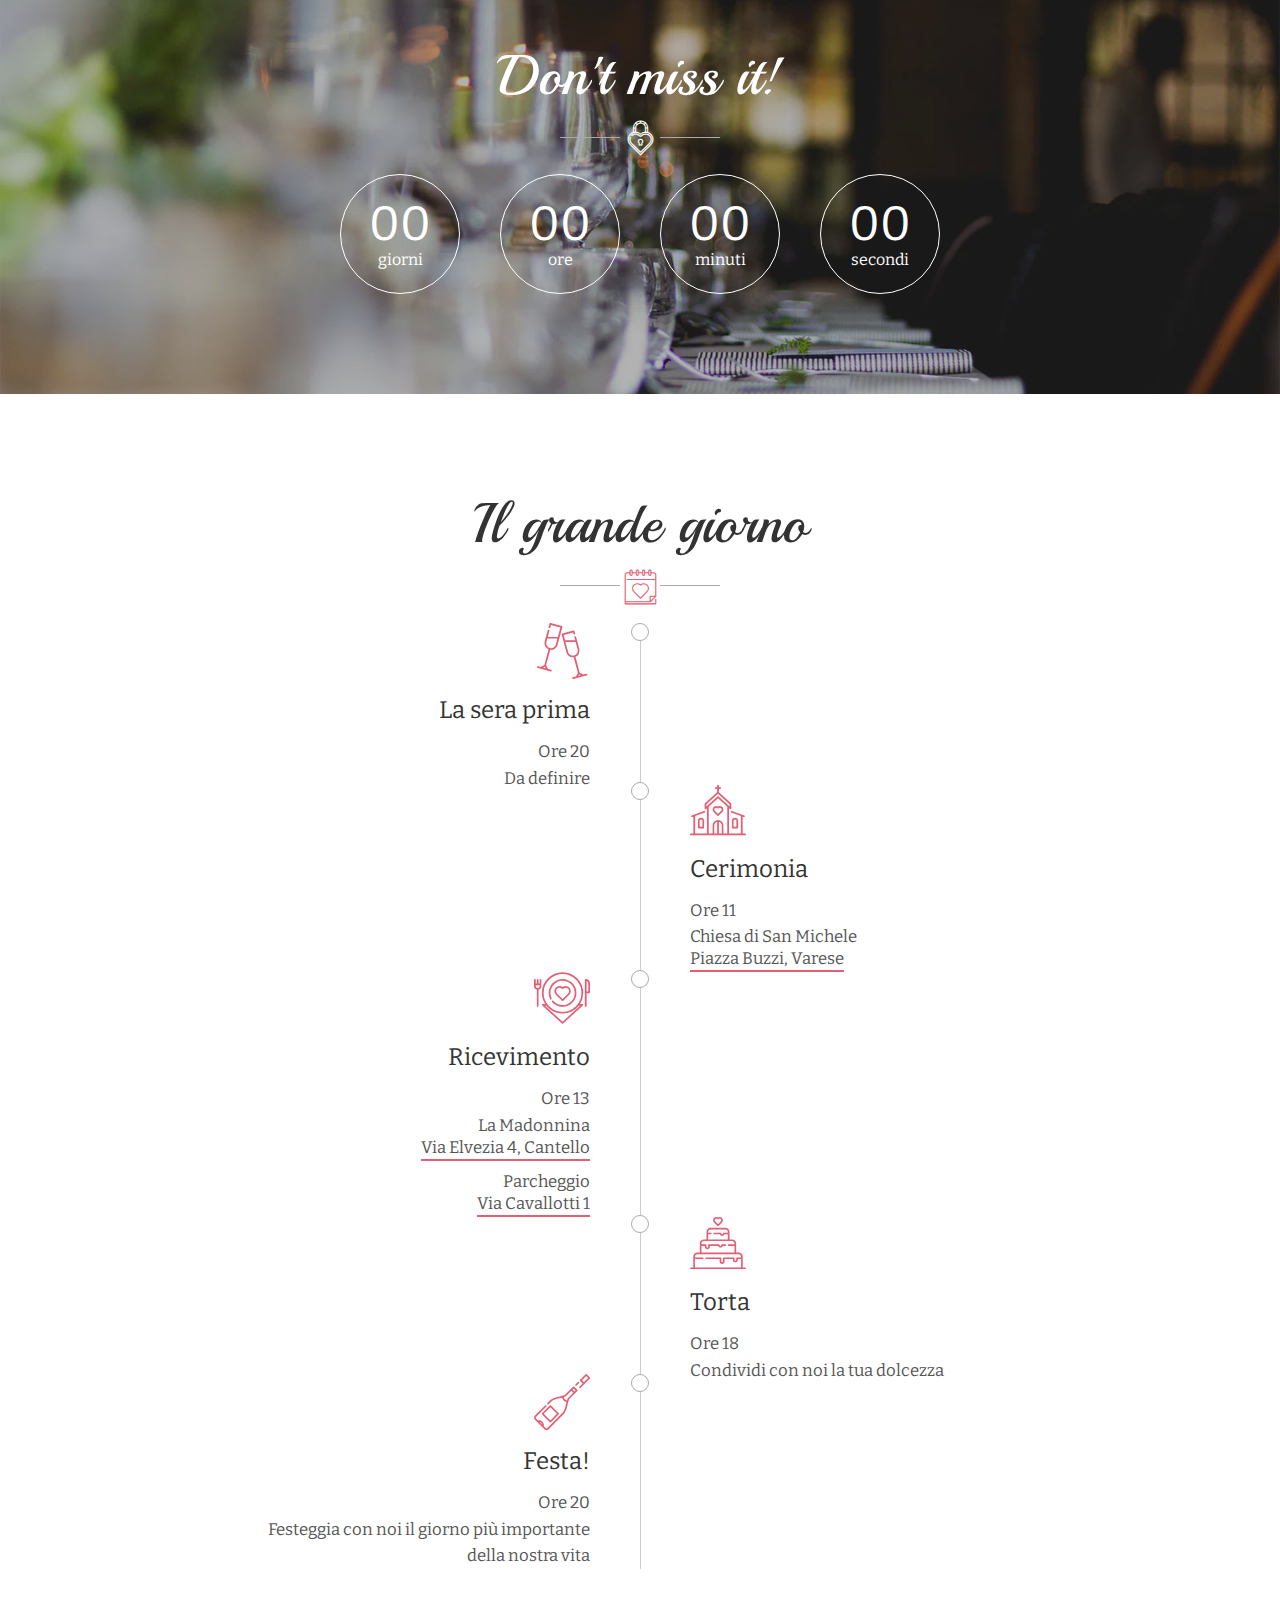
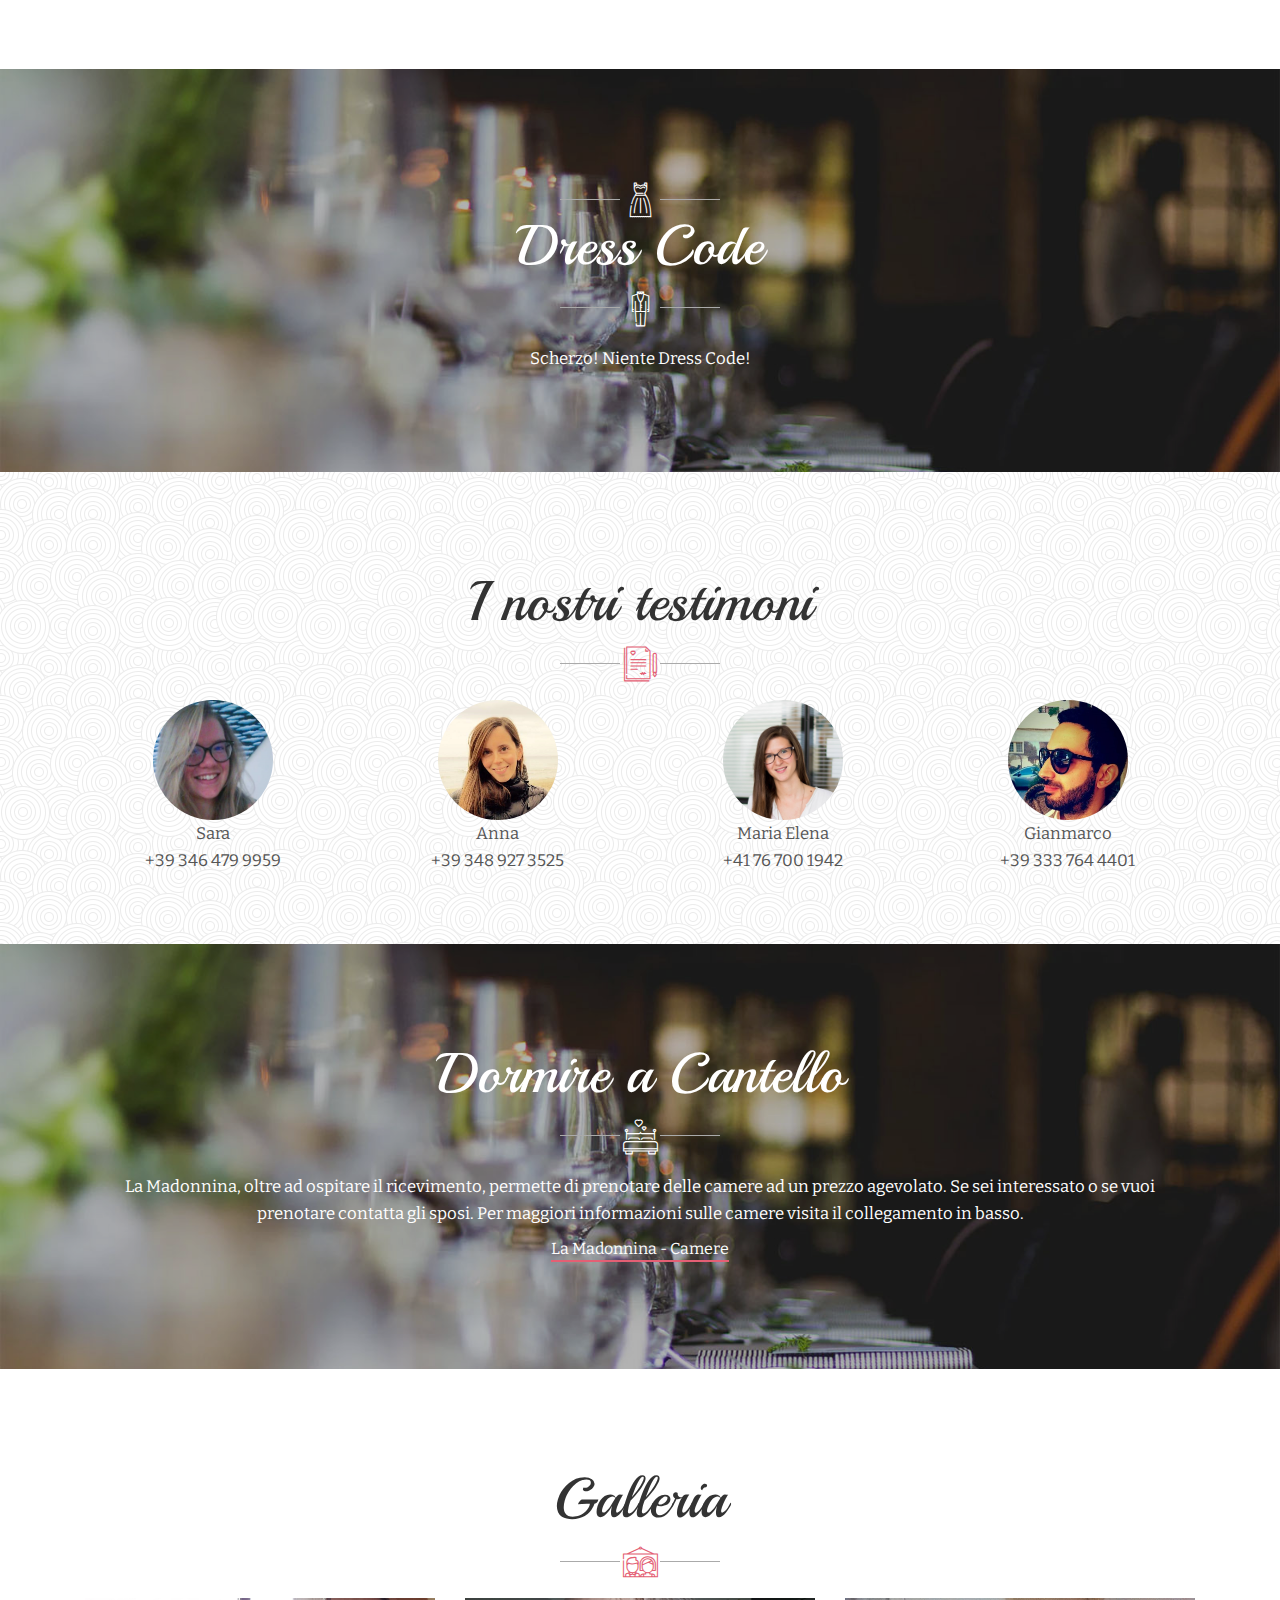
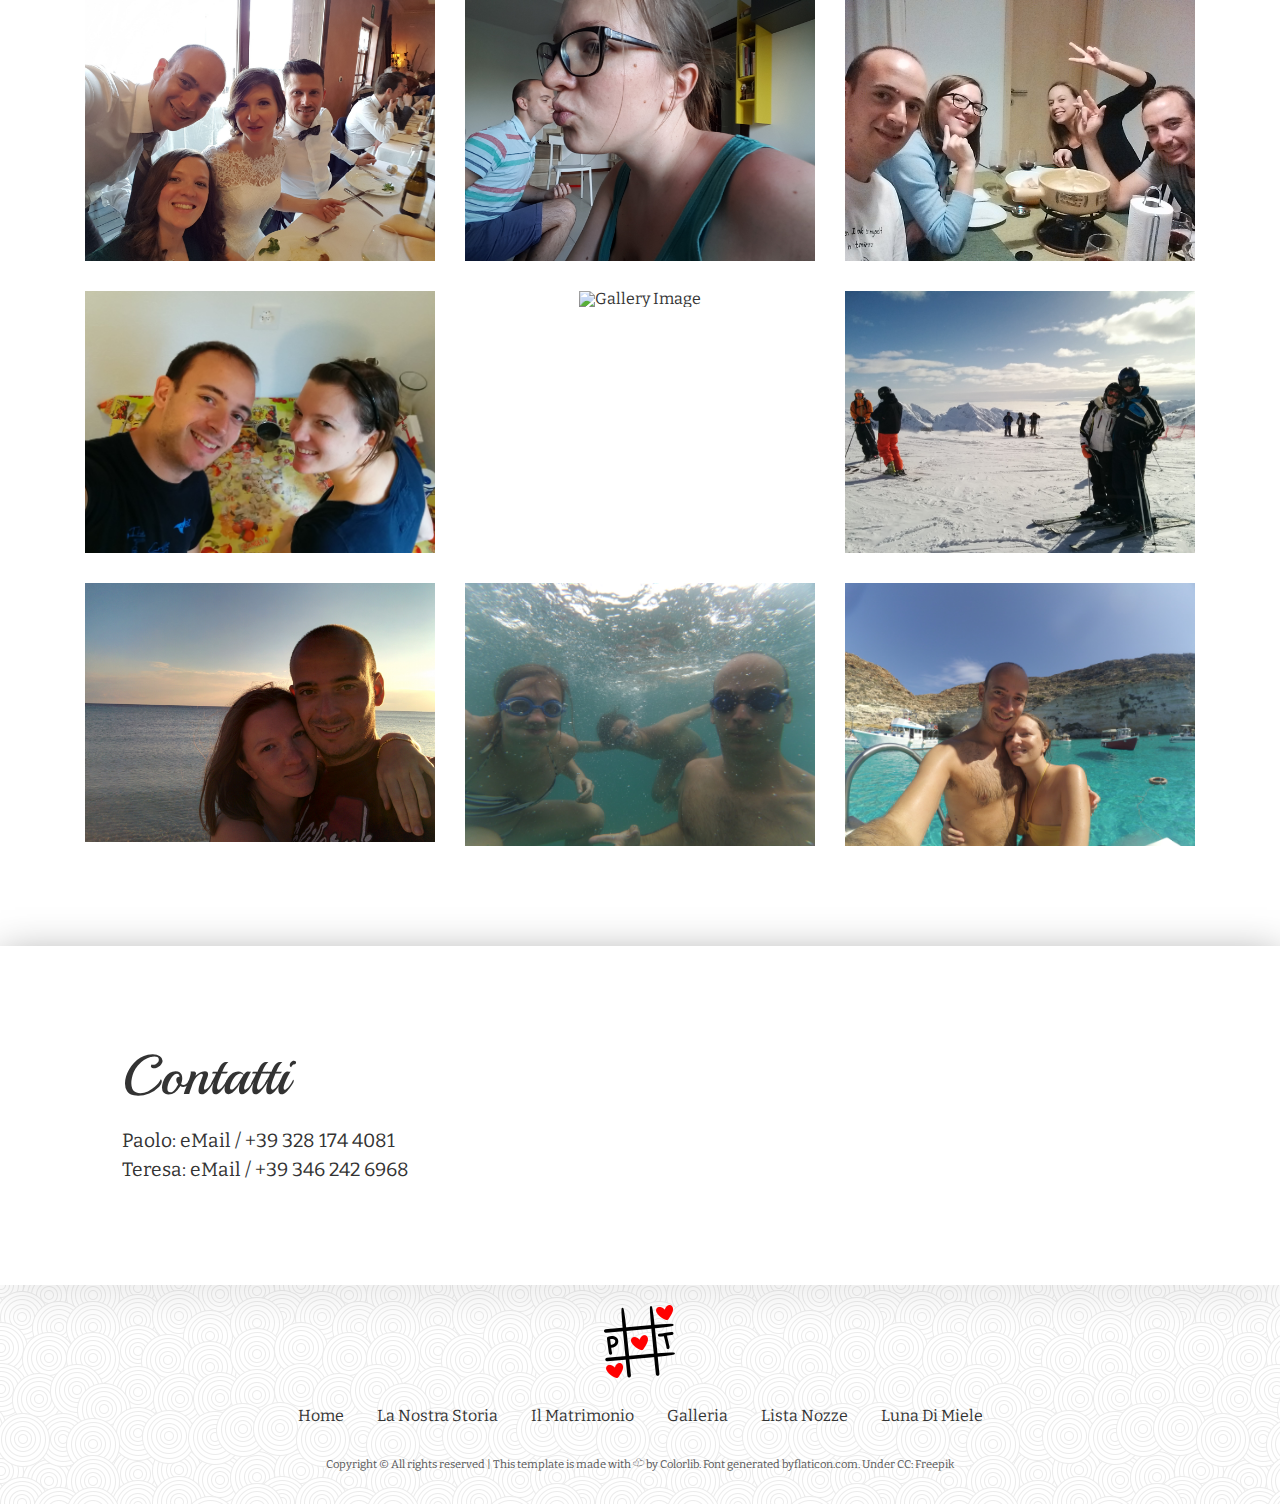
==== commit 37a88b23: "Aggiornamento testimoni" ====
--- a/index.html
+++ b/index.html
@@ -286,13 +286,13 @@
 					</div>
 					<div class="row">
 						<div class="col-lg-3 col-sm-6 centered">	<img src="images/qSara.jpg" class="rounded-circle" alt="Cinque Terre" style="width: 120px; height: 120px;">
-						<p class="desc">Sara</p></div>
+						<p class="desc">Sara</p><p class="desc">+39 346 479 9959</p></div>						
 						<div class="col-lg-3 col-sm-6 centered">	<img src="images/qAnna.jpg" class="rounded-circle" alt="Cinque Terre" style="width: 120px; height: 120px;" >
-						<p class="desc">Anna</p></div>
+						<p class="desc">Anna</p><p class="desc">+39 348 927 3525</p></div>
+						<div class="col-lg-3 col-sm-6 centered">	<img src="images/qMari.jpg" class="rounded-circle" alt="Cinque Terre" style="width: 120px; height: 120px;" >
+						<p class="desc">Maria Elena</p><p class="desc">+41 76 700 1942</p></div>
 						<div class="col-lg-3 col-sm-6 centered">	<img src="images/qGianMarco.jpg" class="rounded-circle" alt="Cinque Terre" style="width: 120px; height: 120px;" >
-						<p class="desc">Gianmarco</p></div>
-						<div class="col-lg-3 col-sm-6 centered">	<img src="images/qMari.jpg" class="rounded-circle" alt="Cinque Terre" style="width: 120px; height: 120px;" >
-						<p class="desc">Maria Elena</p></div>
+						<p class="desc">Gianmarco</p><p class="desc">+39 333 764 4401</p></div>
 					</div>
 				</div><!-- col-sm-10 -->
 			</div><!-- row -->
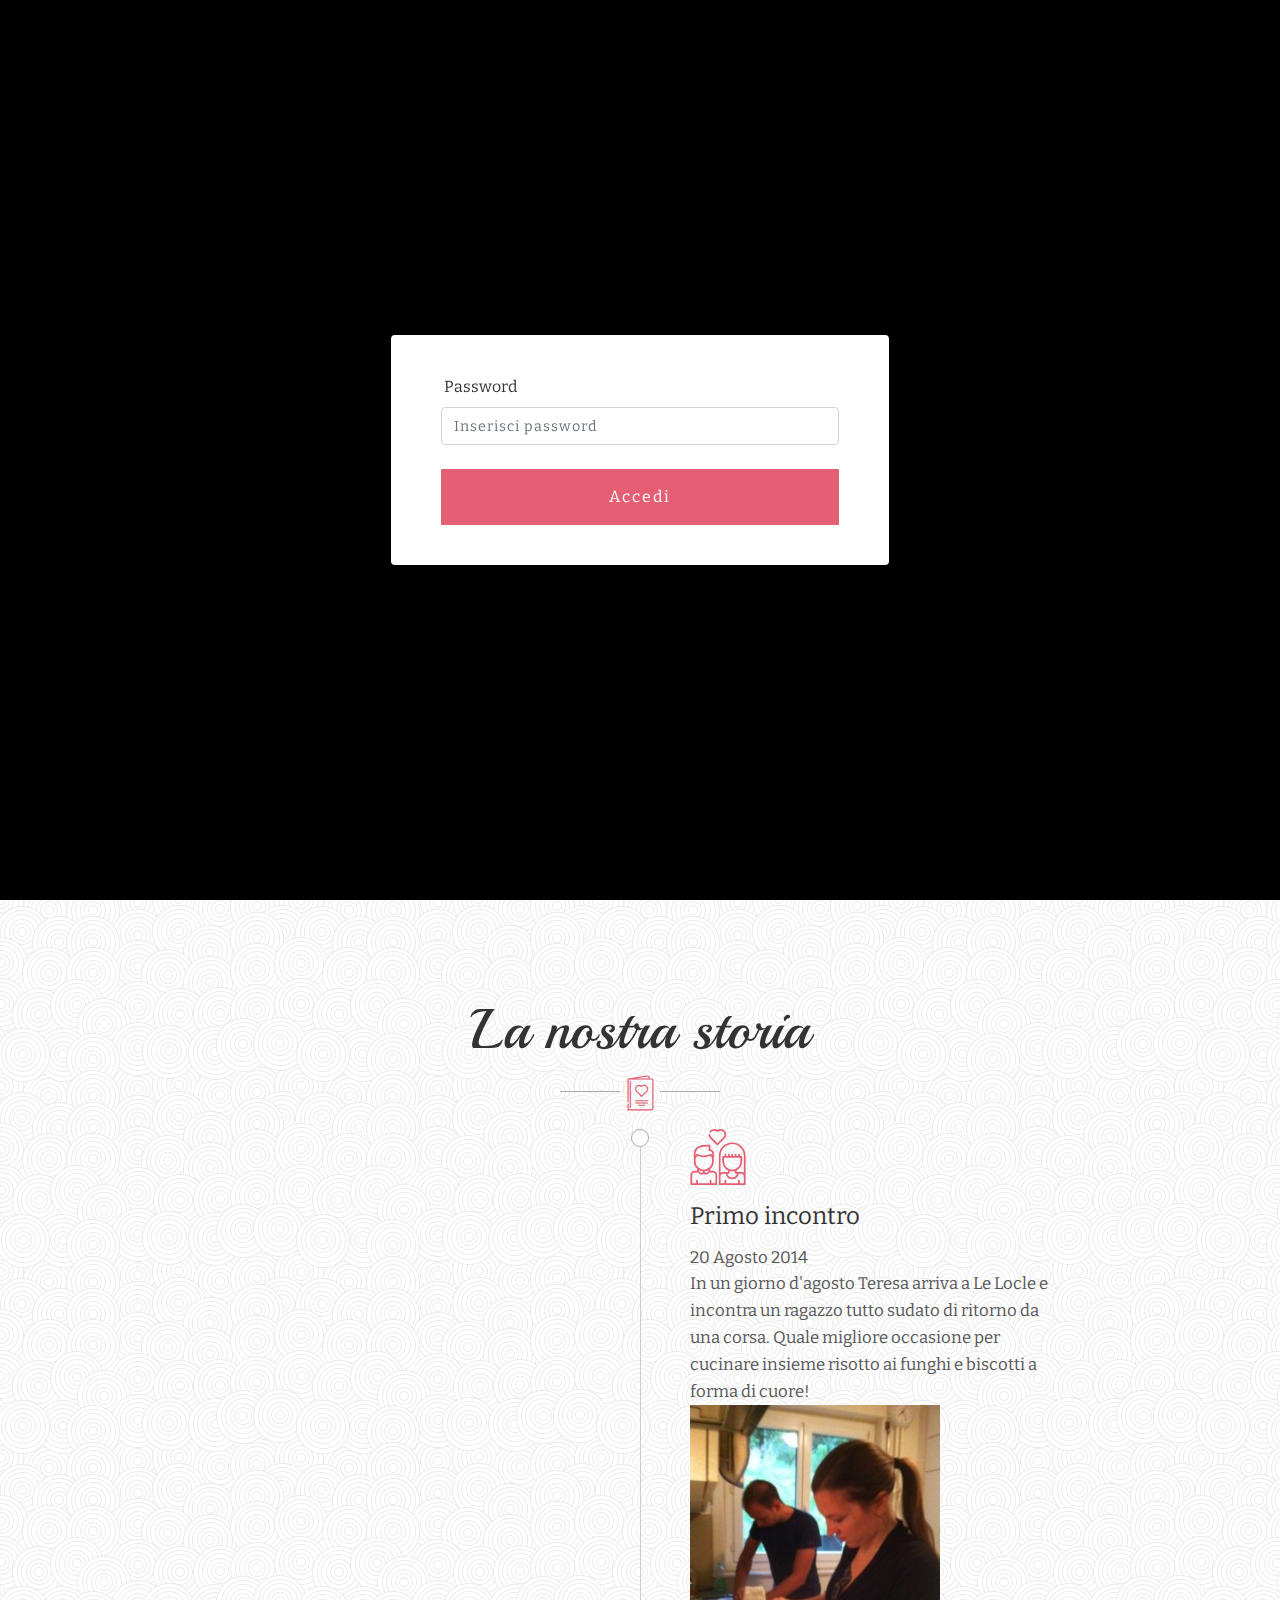
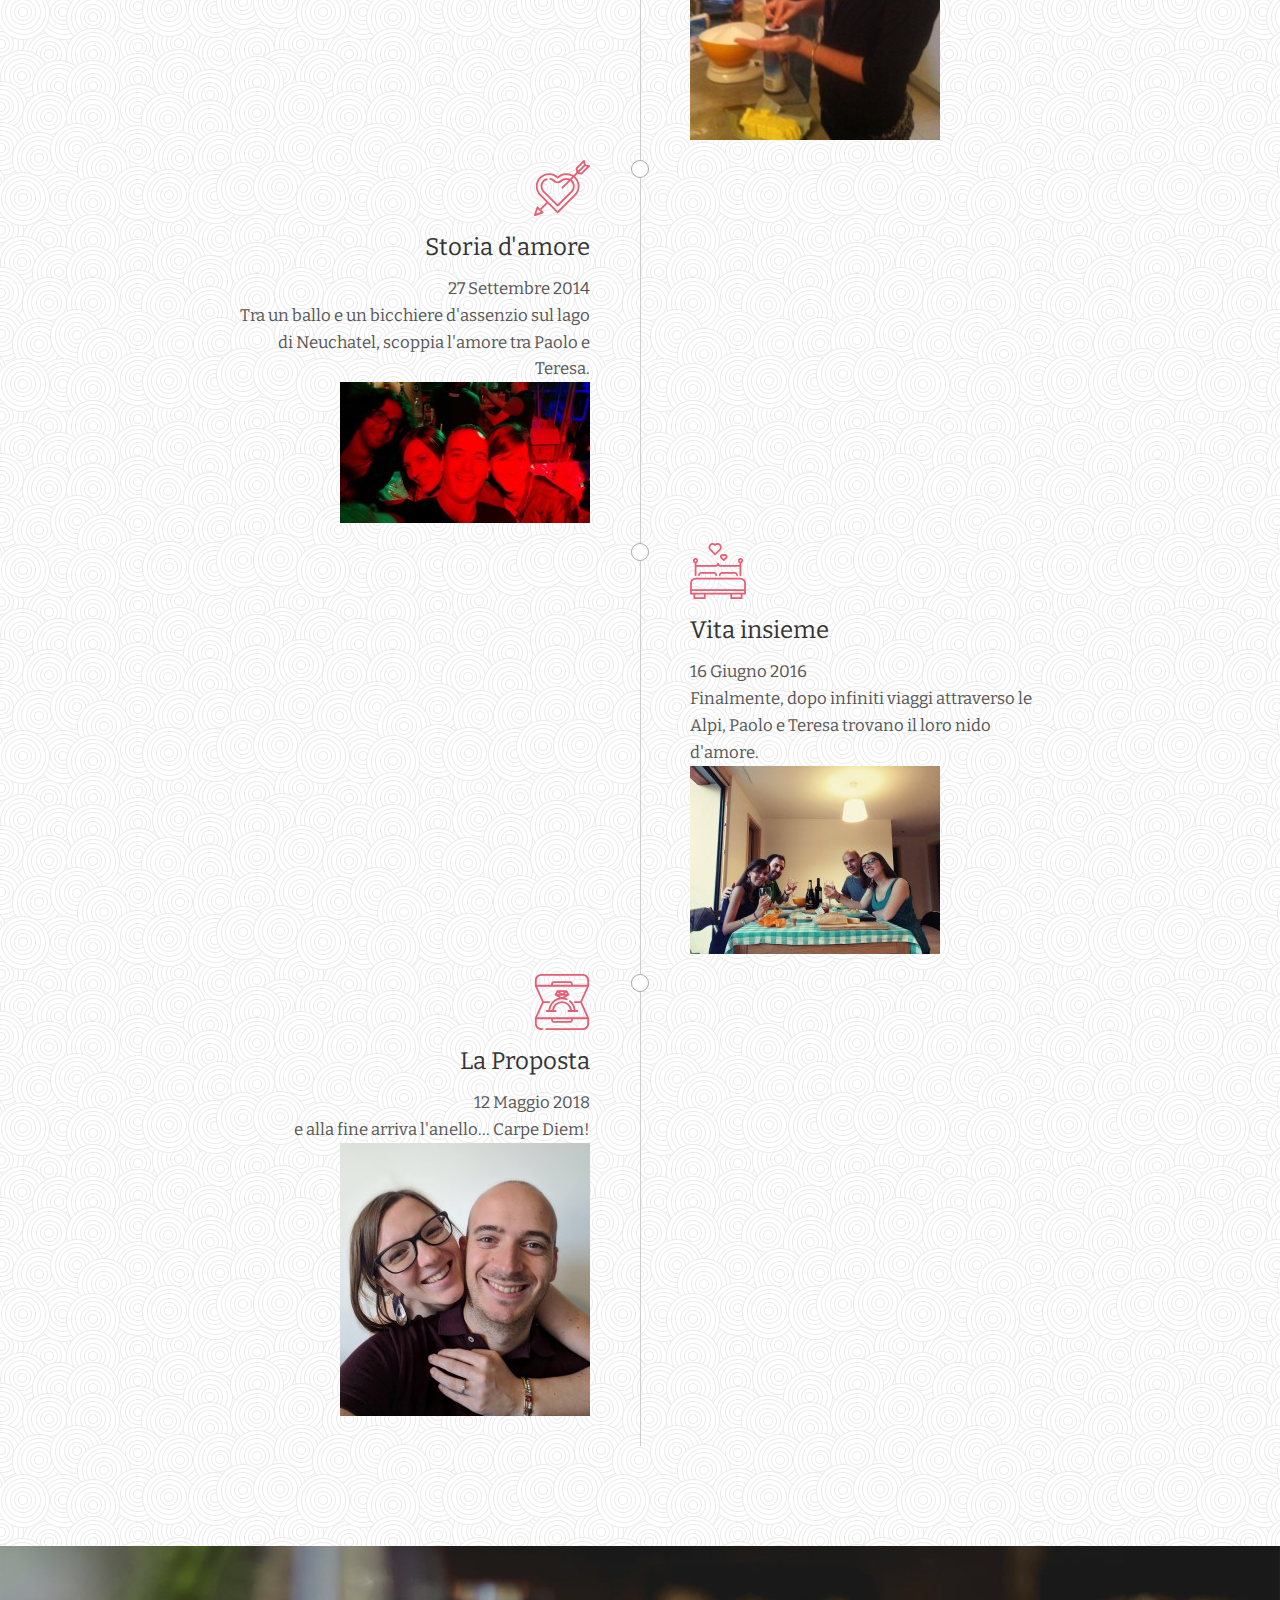
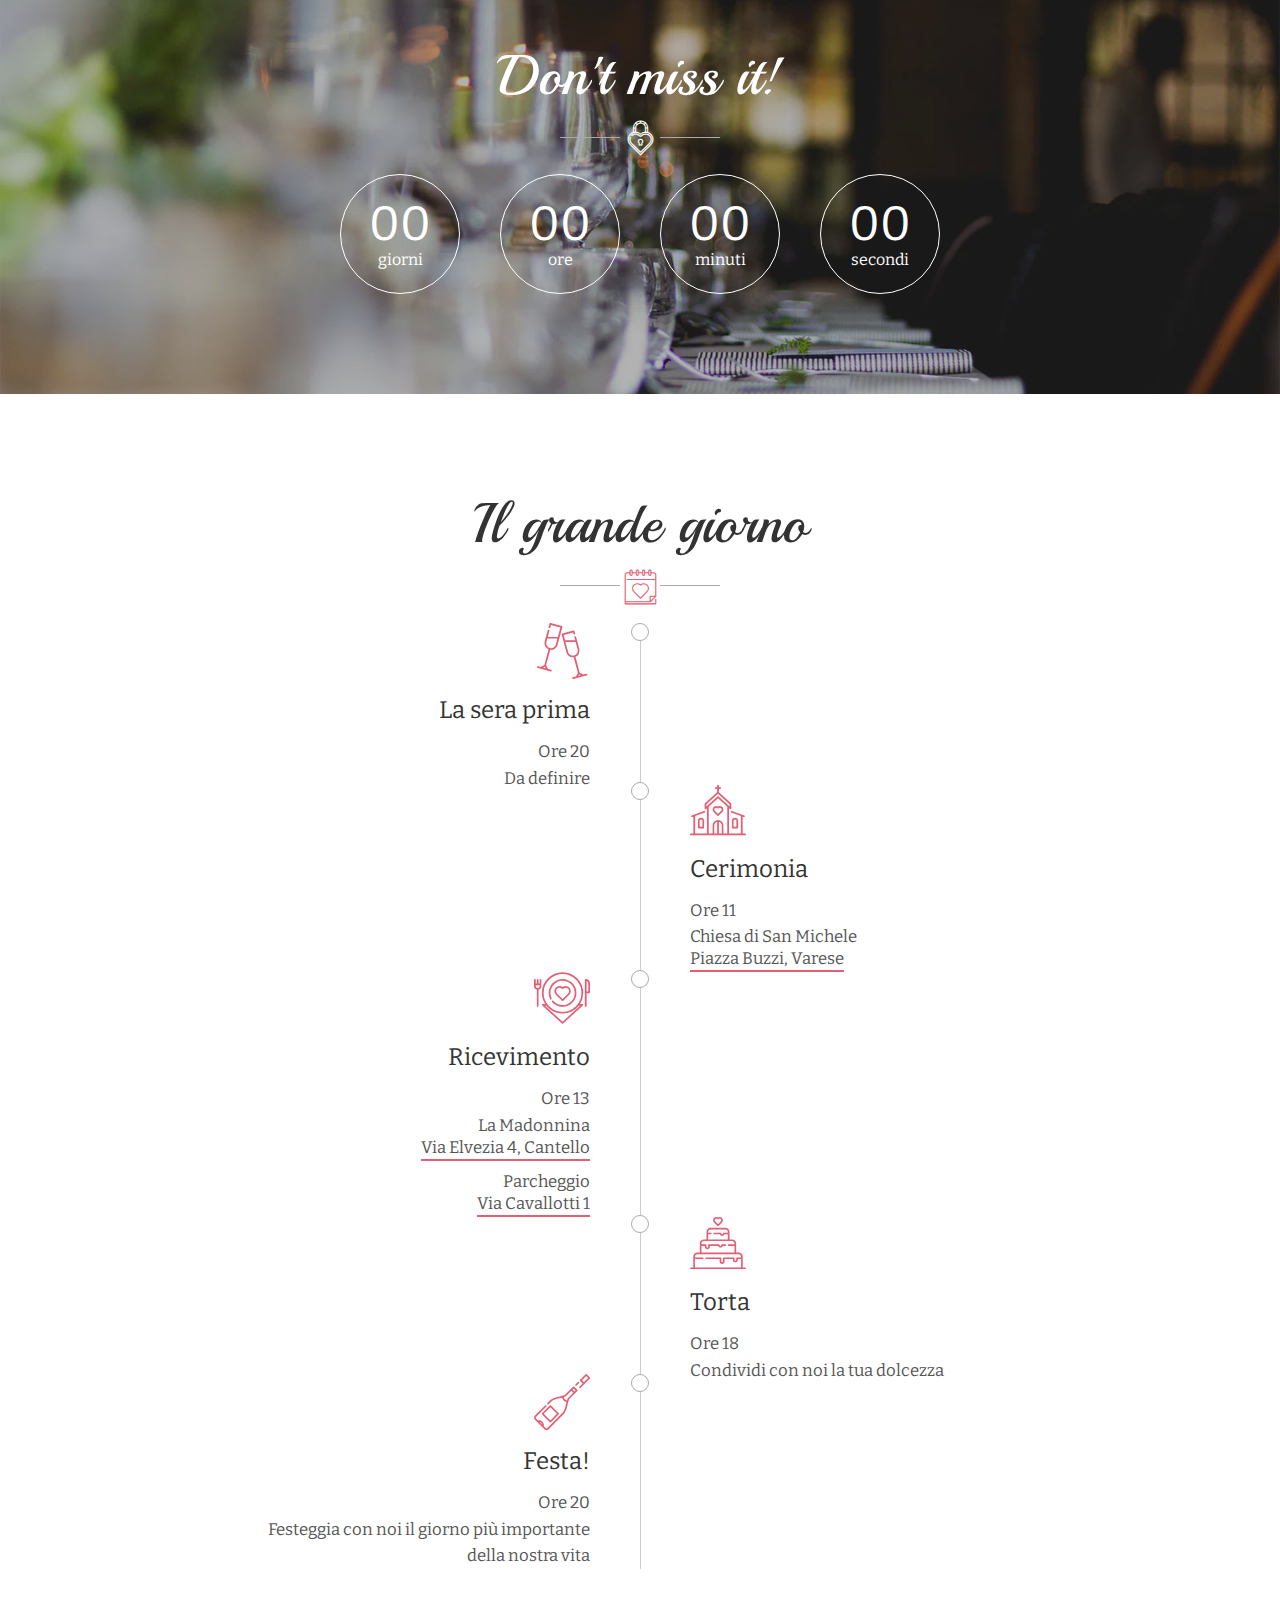
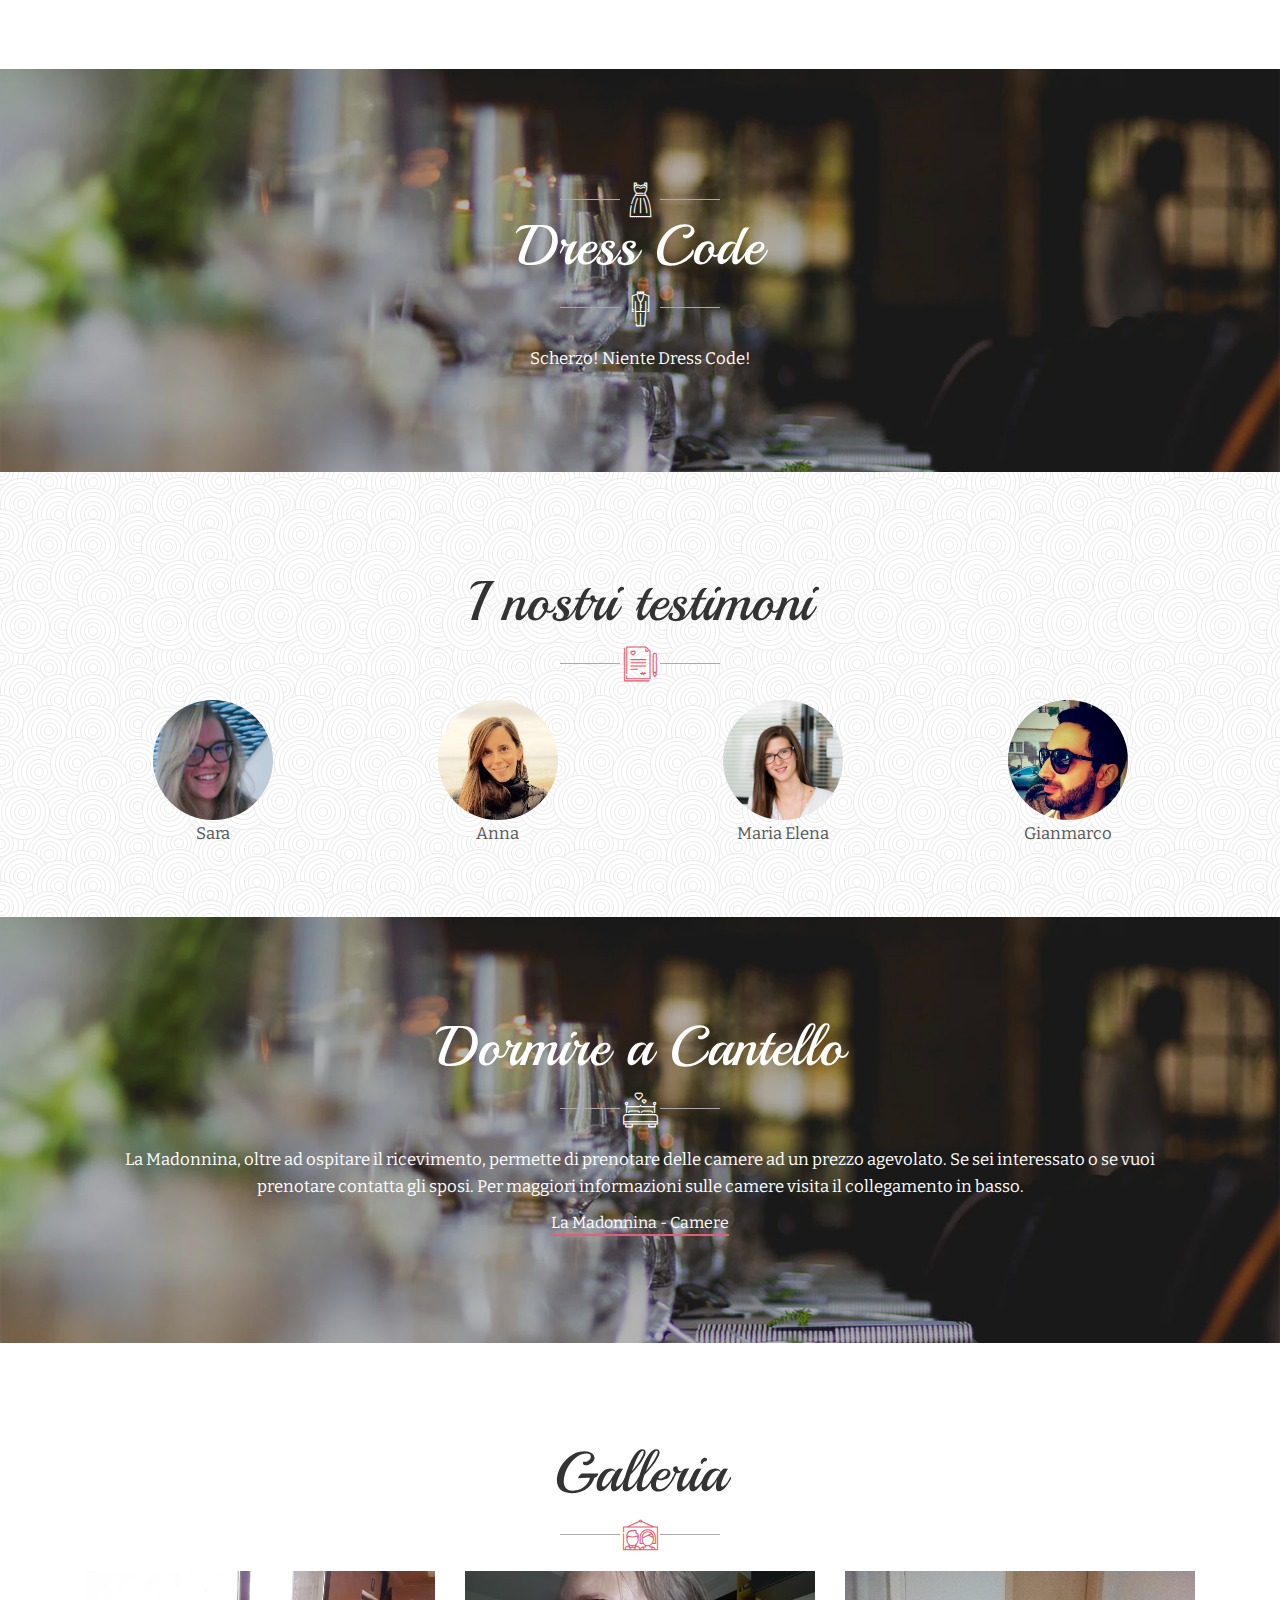
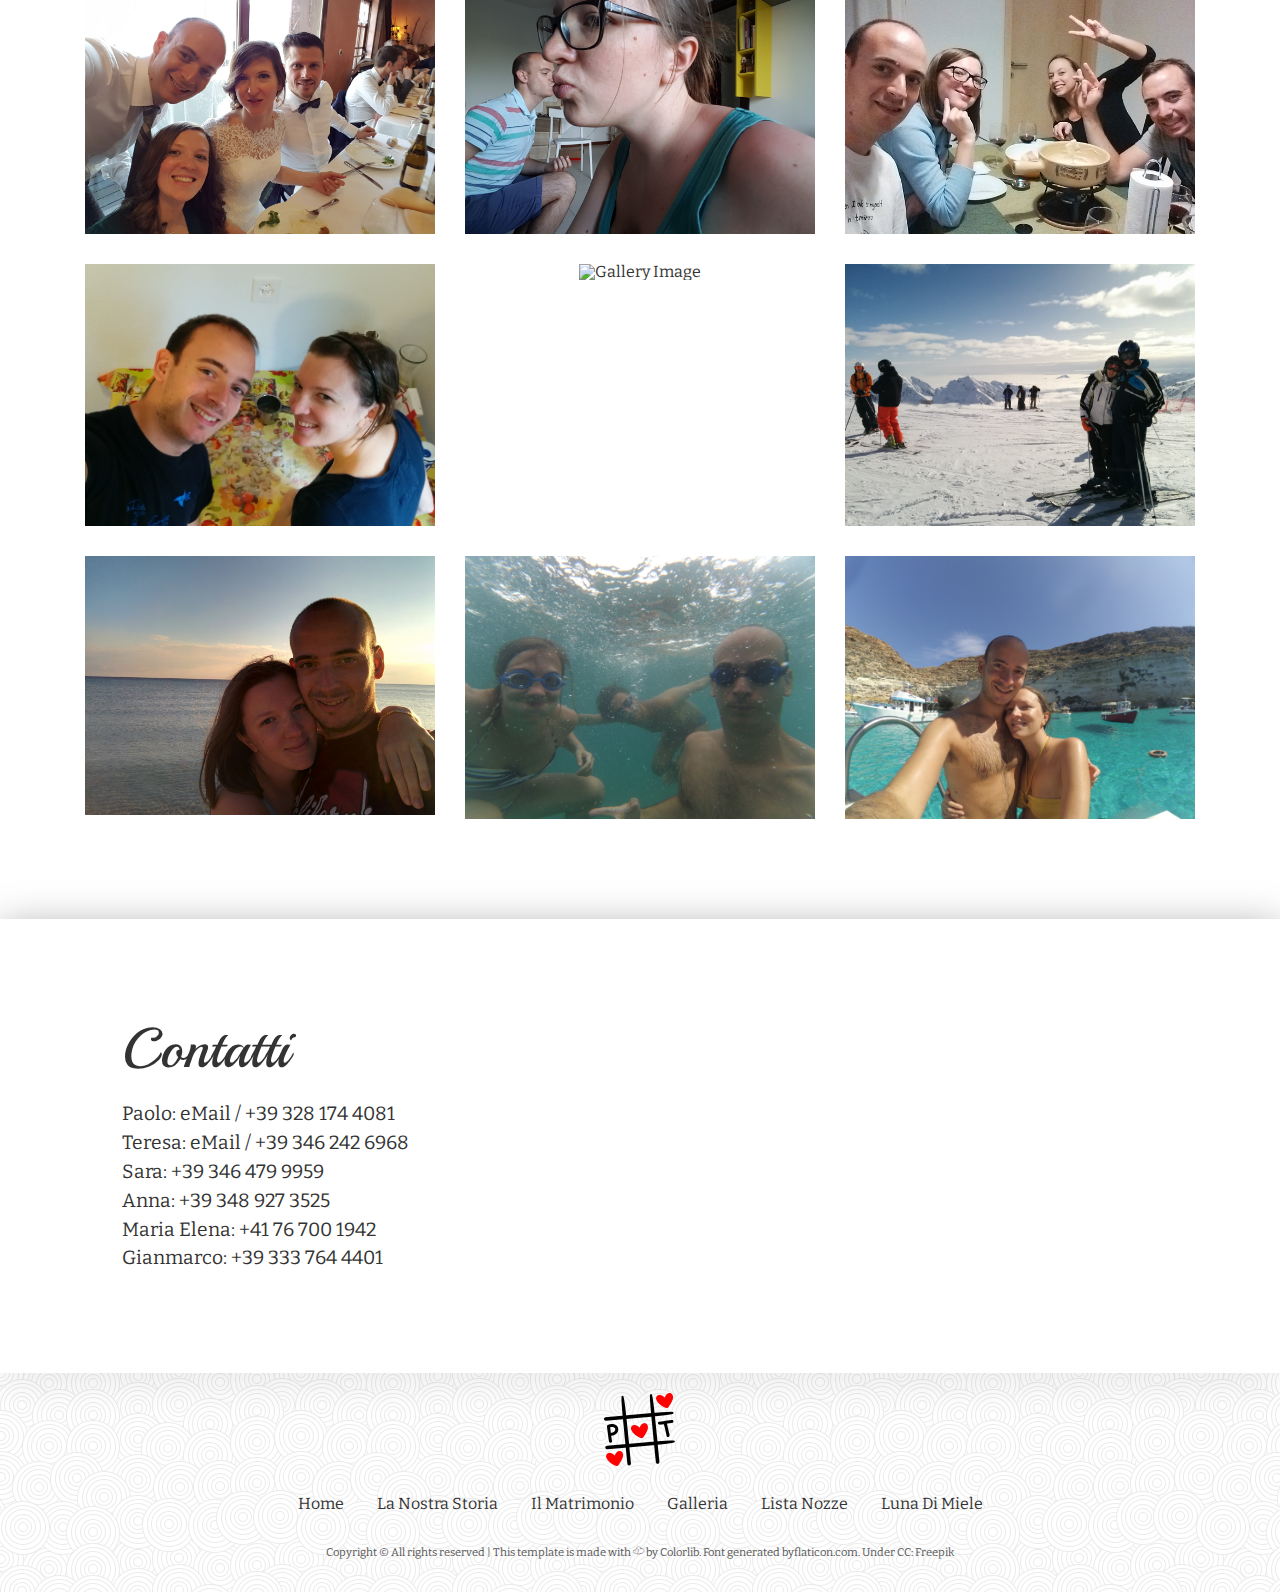
==== commit 0a219516: "modal load faster" ====
--- a/index.html
+++ b/index.html
@@ -286,13 +286,13 @@
 					</div>
 					<div class="row">
 						<div class="col-lg-3 col-sm-6 centered">	<img src="images/qSara.jpg" class="rounded-circle" alt="Cinque Terre" style="width: 120px; height: 120px;">
-						<p class="desc">Sara</p><p class="desc">+39 346 479 9959</p></div>						
+						<p class="desc">Sara</p></div>						
 						<div class="col-lg-3 col-sm-6 centered">	<img src="images/qAnna.jpg" class="rounded-circle" alt="Cinque Terre" style="width: 120px; height: 120px;" >
-						<p class="desc">Anna</p><p class="desc">+39 348 927 3525</p></div>
+						<p class="desc">Anna</p></div>
 						<div class="col-lg-3 col-sm-6 centered">	<img src="images/qMari.jpg" class="rounded-circle" alt="Cinque Terre" style="width: 120px; height: 120px;" >
-						<p class="desc">Maria Elena</p><p class="desc">+41 76 700 1942</p></div>
+						<p class="desc">Maria Elena</p></div>
 						<div class="col-lg-3 col-sm-6 centered">	<img src="images/qGianMarco.jpg" class="rounded-circle" alt="Cinque Terre" style="width: 120px; height: 120px;" >
-						<p class="desc">Gianmarco</p><p class="desc">+39 333 764 4401</p></div>
+						<p class="desc">Gianmarco</p></div>
 					</div>
 				</div><!-- col-sm-10 -->
 			</div><!-- row -->
@@ -385,7 +385,11 @@
 						<div class="margin-bottom">
 							<h5>Paolo: <a href="mailto:paolog89@gmail.com">eMail</a> / <a href="tel:+39 346 242 6968">+39 328 174 4081</a></h5>
 							<h5>Teresa: <a href="mailto:teresa.matticchio@gmail.com">eMail</a> / <a href="tel:+39 346 242 6968">+39 346 242 6968</a></h5>
-
+							<h5>Sara: <a href="tel:+39 346 479 9959">+39 346 479 9959</a></h5>
+							<h5>Anna: <a href="tel:+39 348 927 3525">+39 348 927 3525</a></h5>
+							<h5>Maria Elena: <a href="tel:+41 76 700 1942">+41 76 700 1942</a></h5>
+							<h5>Gianmarco: <a href="tel:+39 333 764 4401">+39 333 764 4401</a></h5>							
+							
 						</div><!-- margin-bottom -->
 					</div><!-- col-sm-10 -->
 
@@ -440,7 +444,7 @@
 	<script src="common-js/scripts.js"></script>
 
    	<script type="text/javascript">
-     $(window).on('load',function(){
+	 $(document).ready(function(){
         $('#myModal').modal(({
 		backdrop: "static",
 		keyboard: false}));
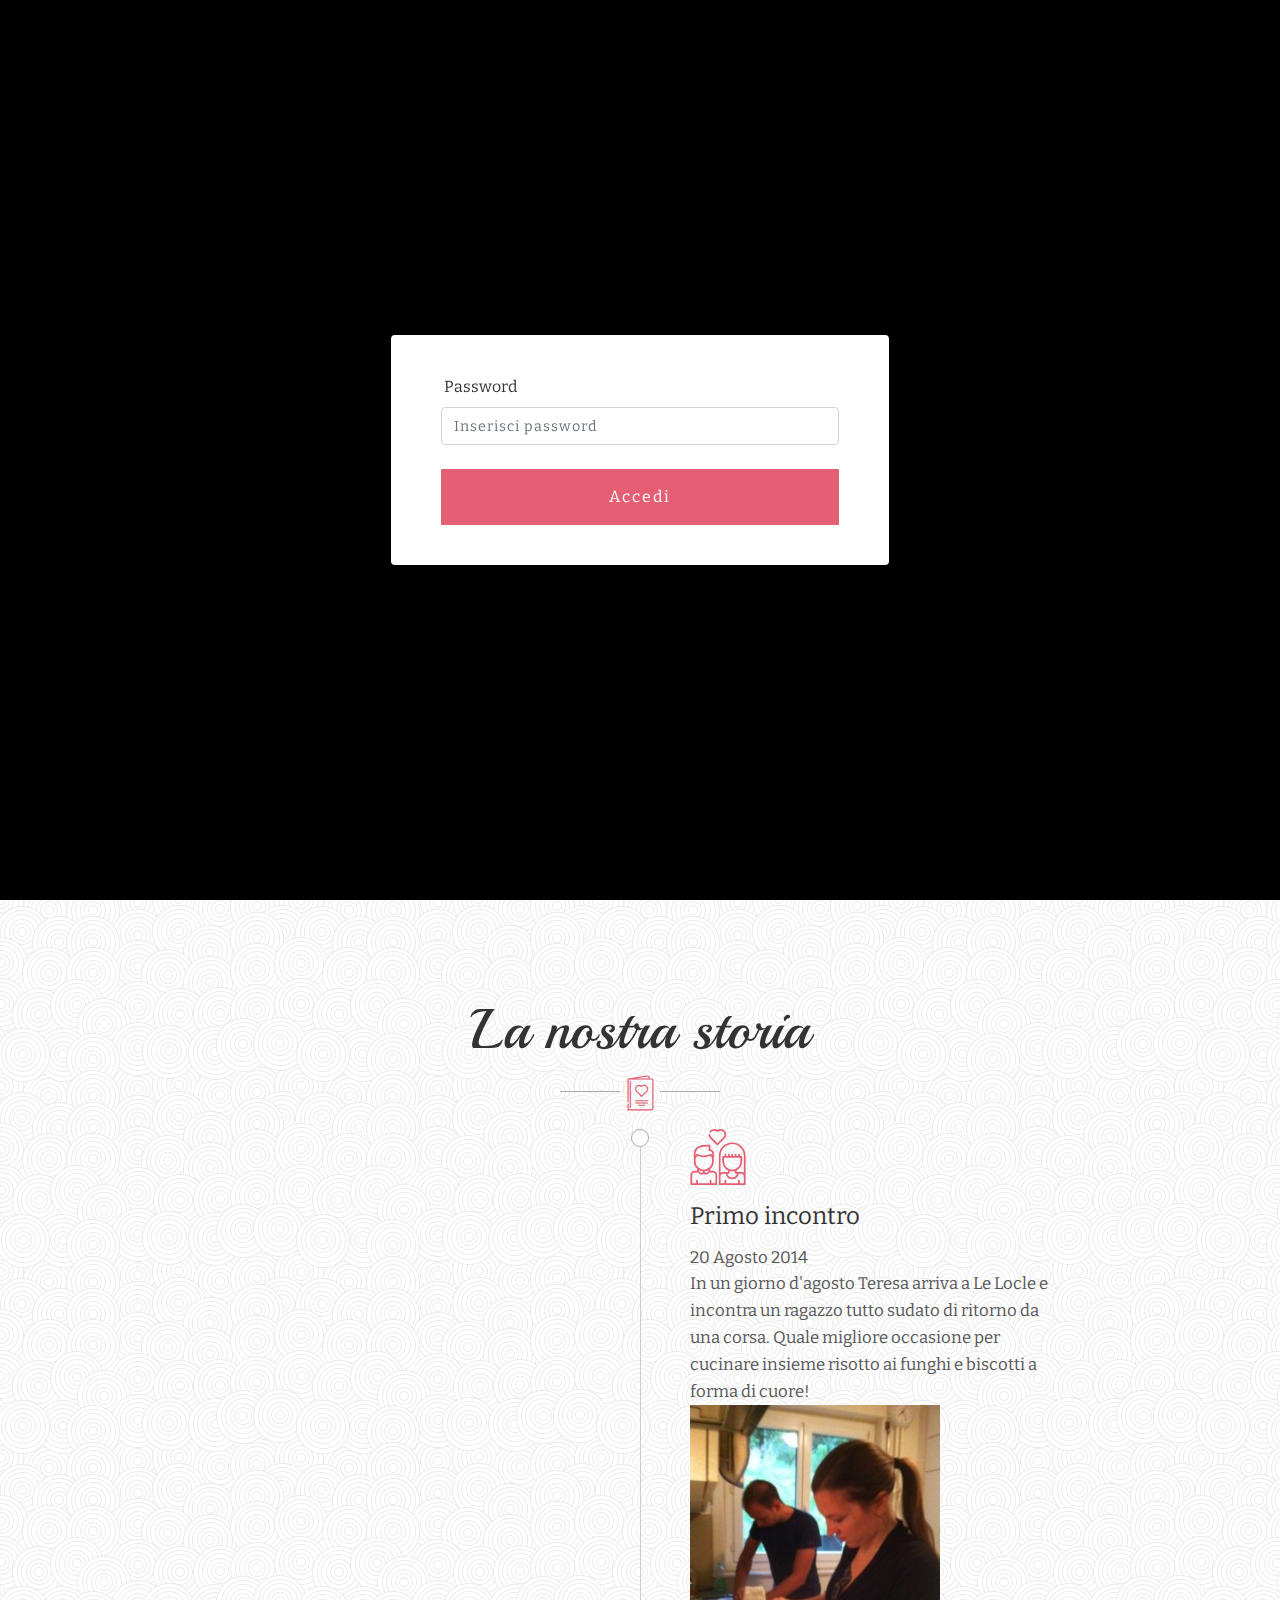
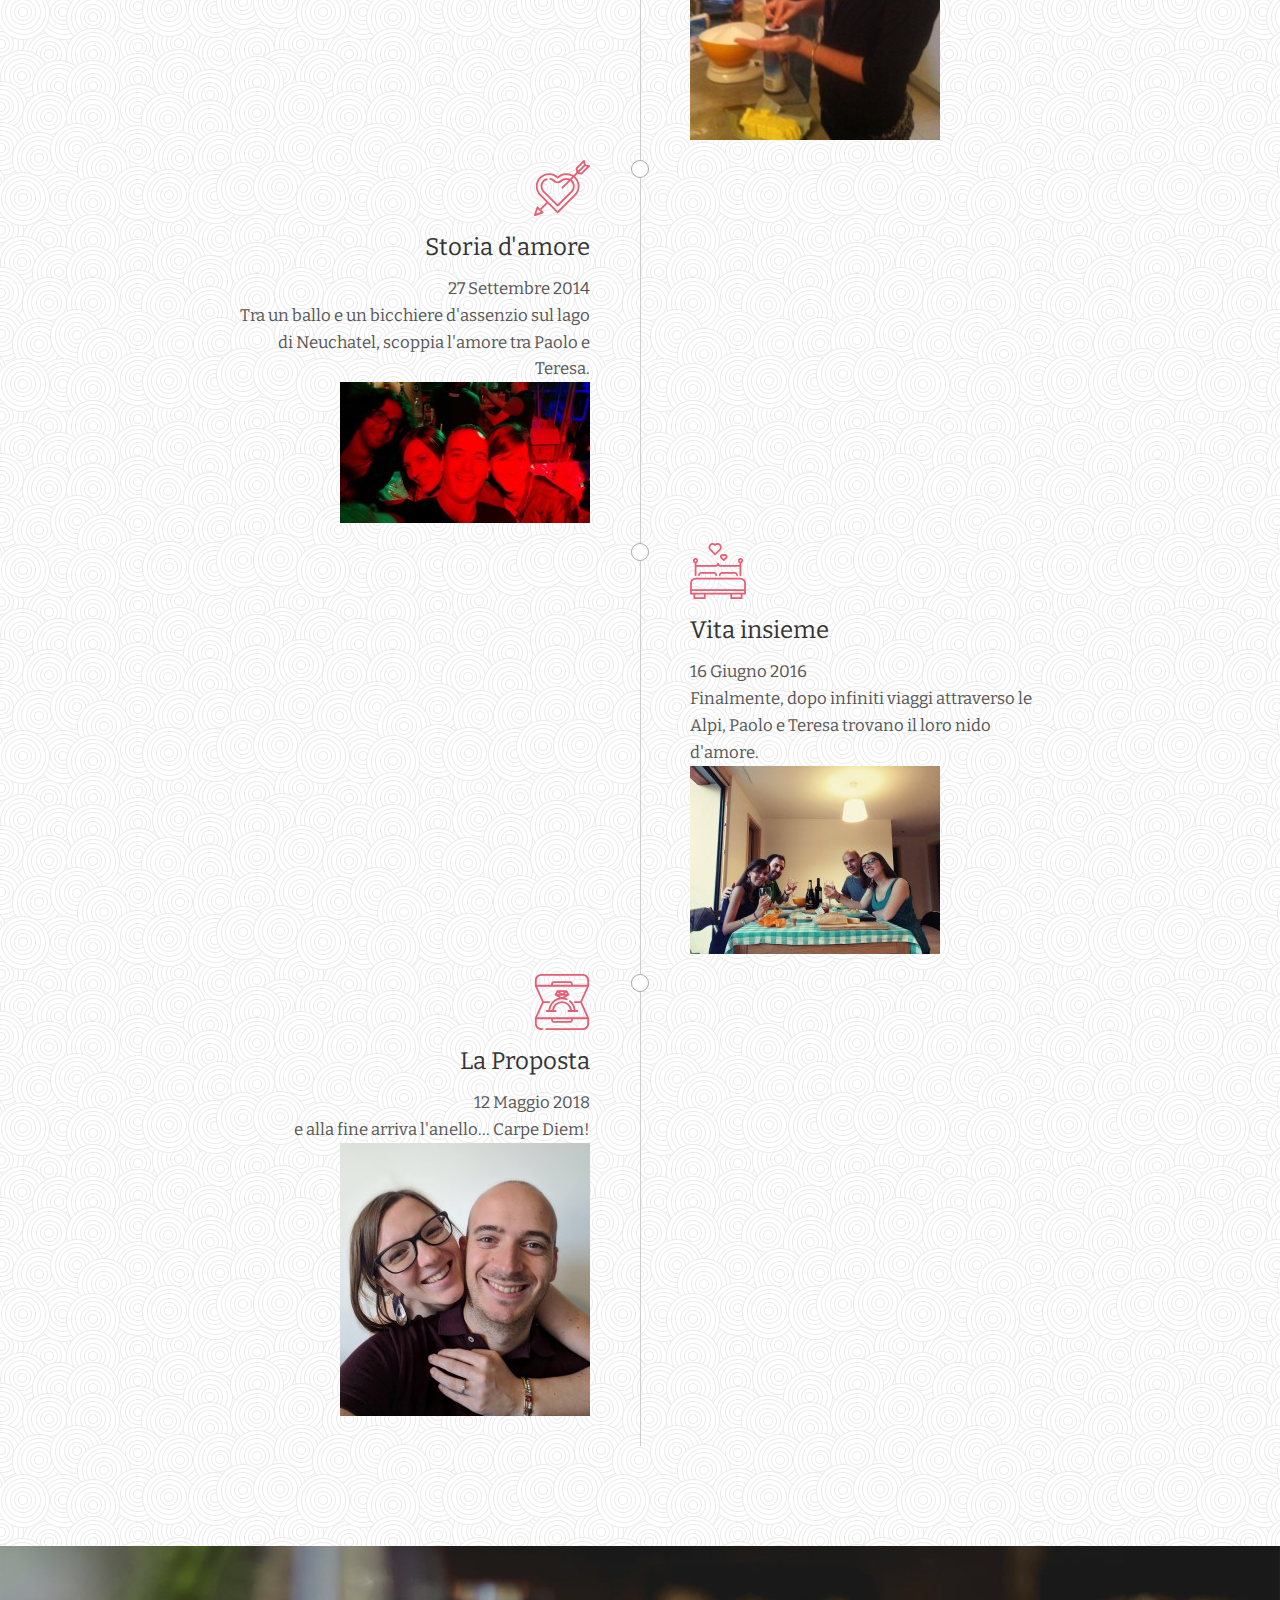
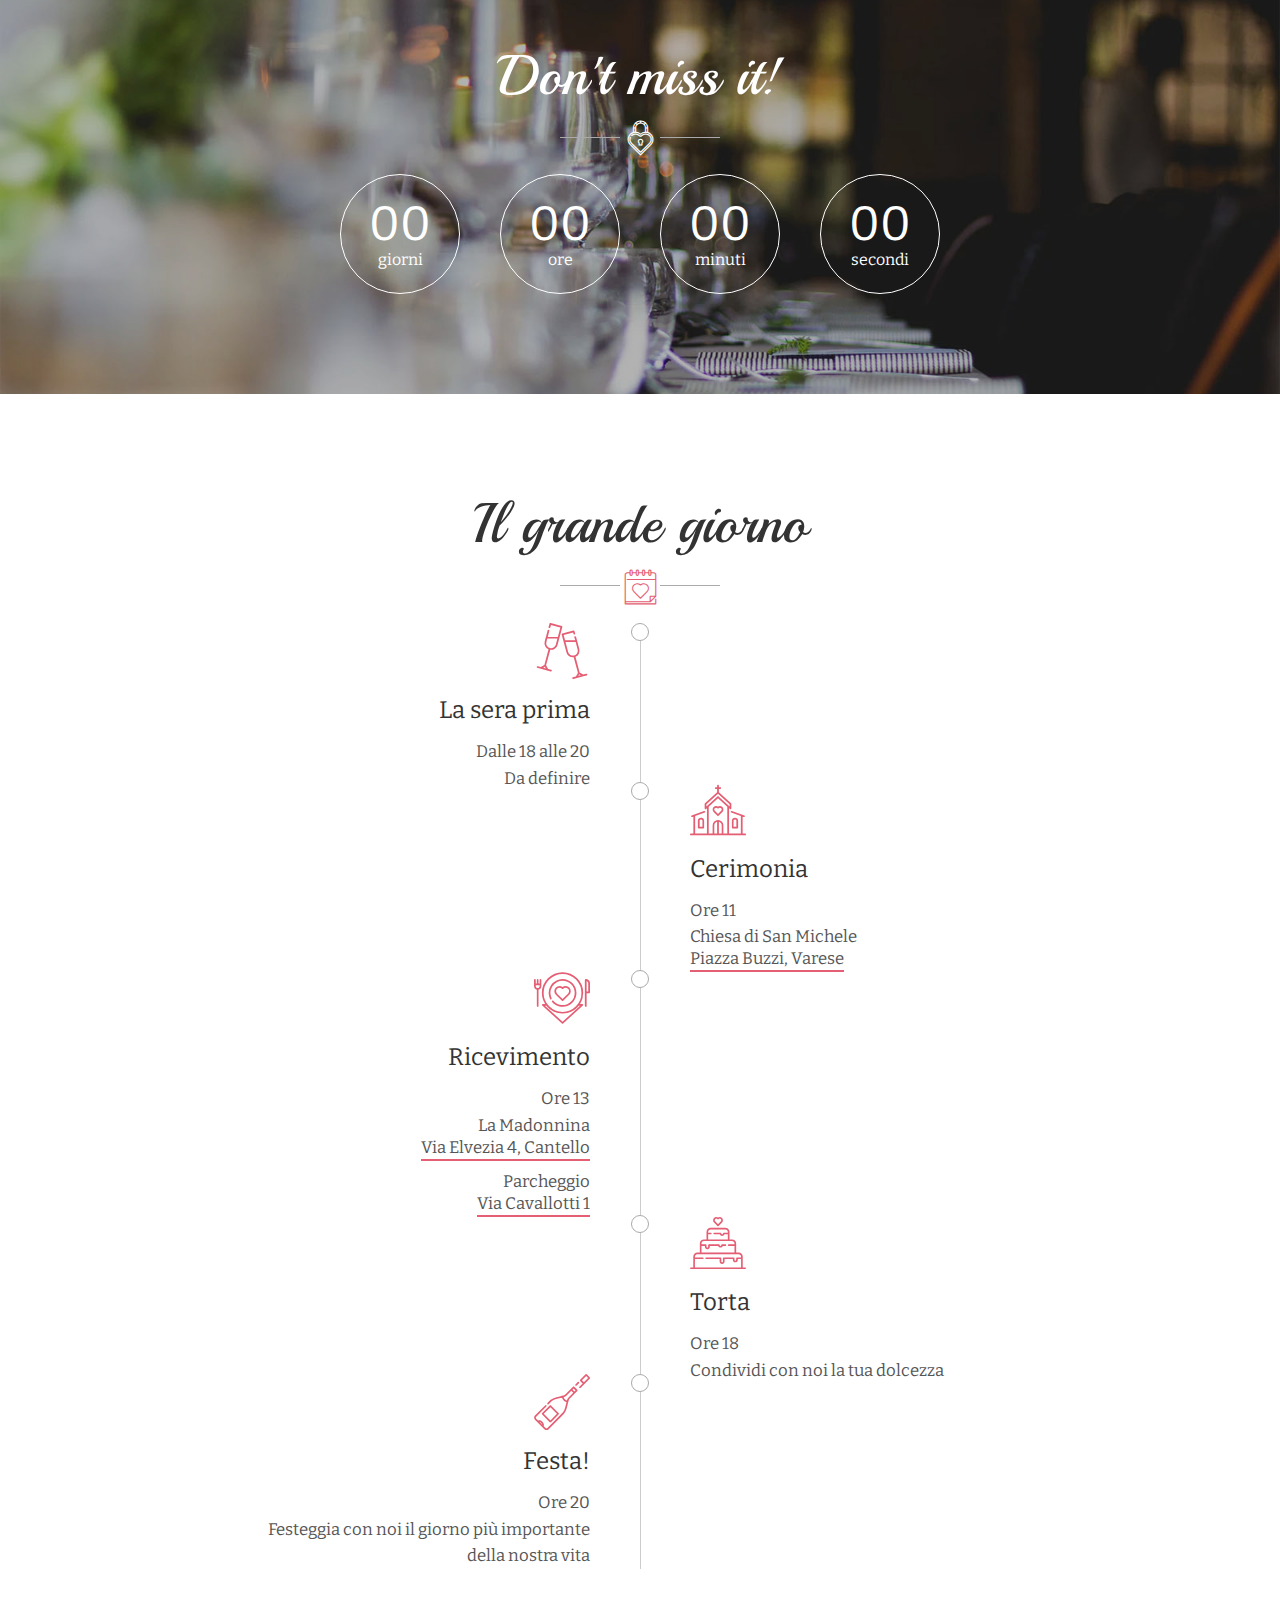
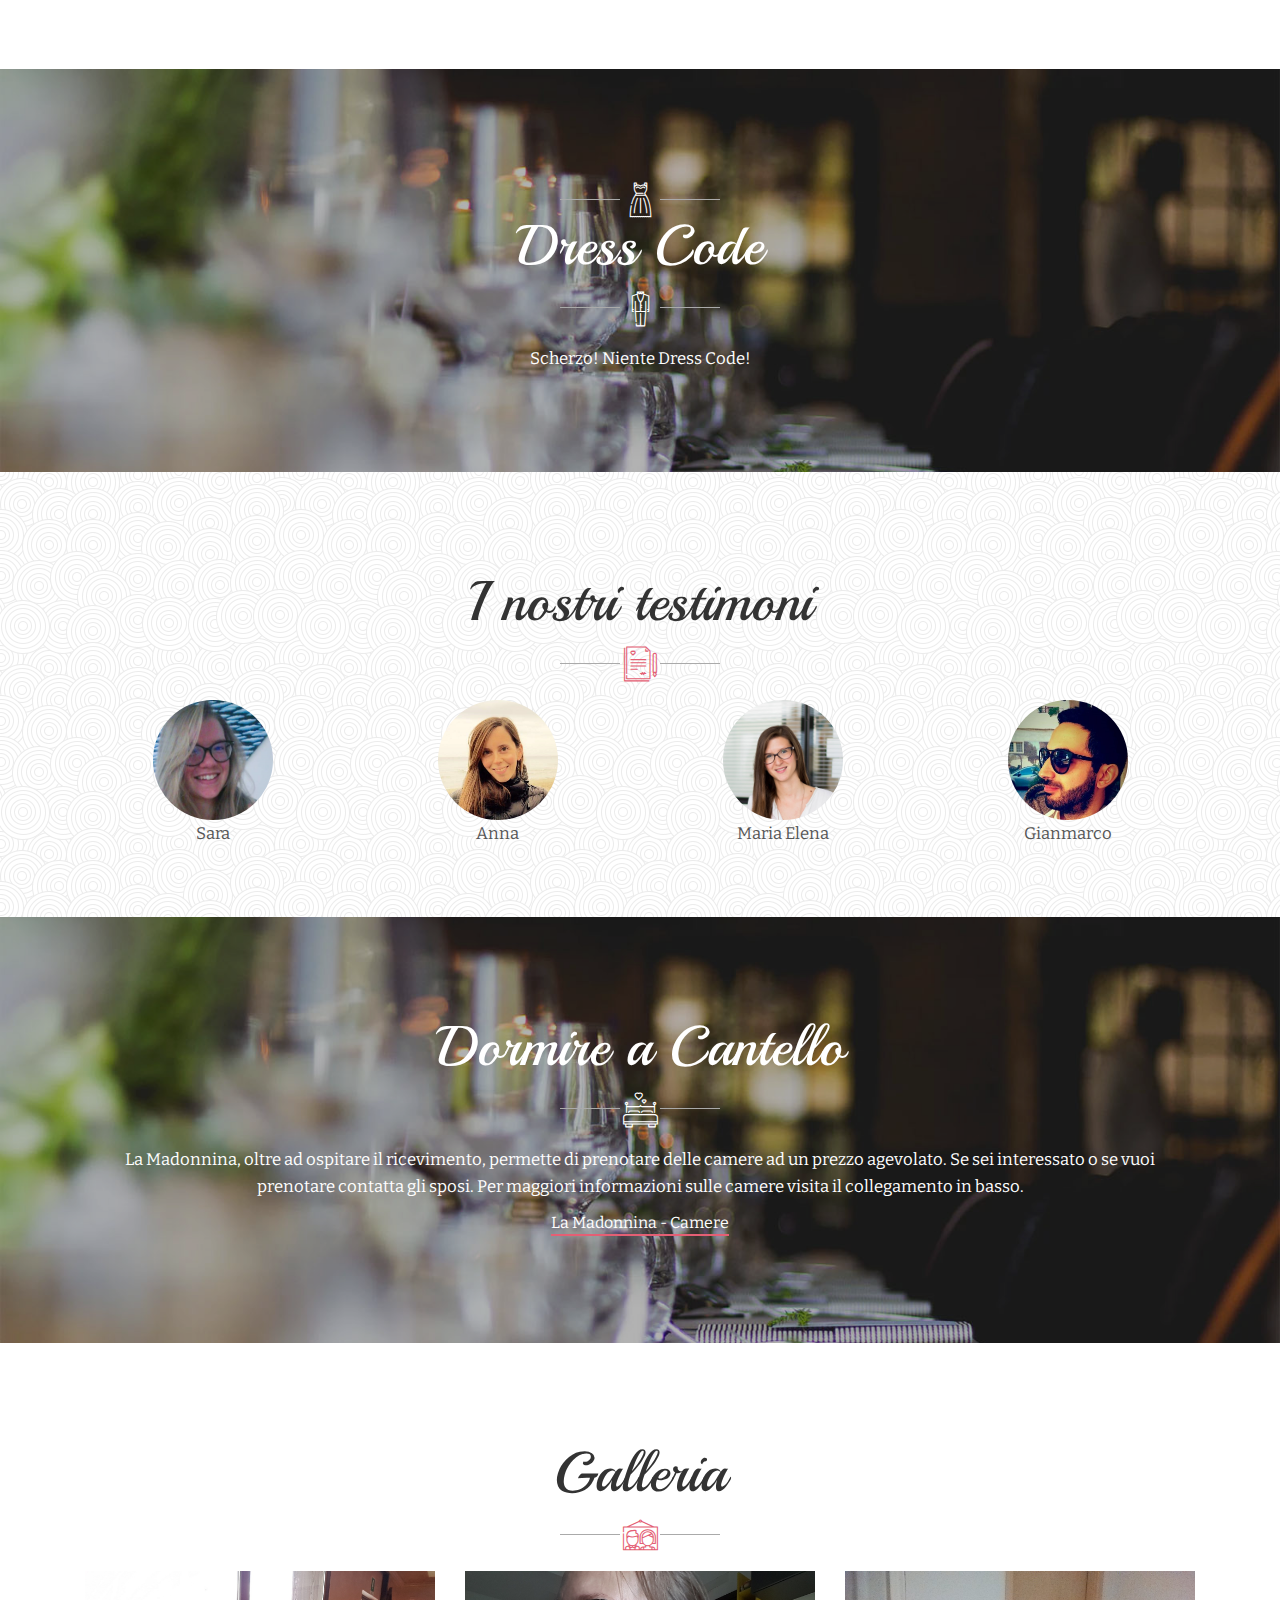
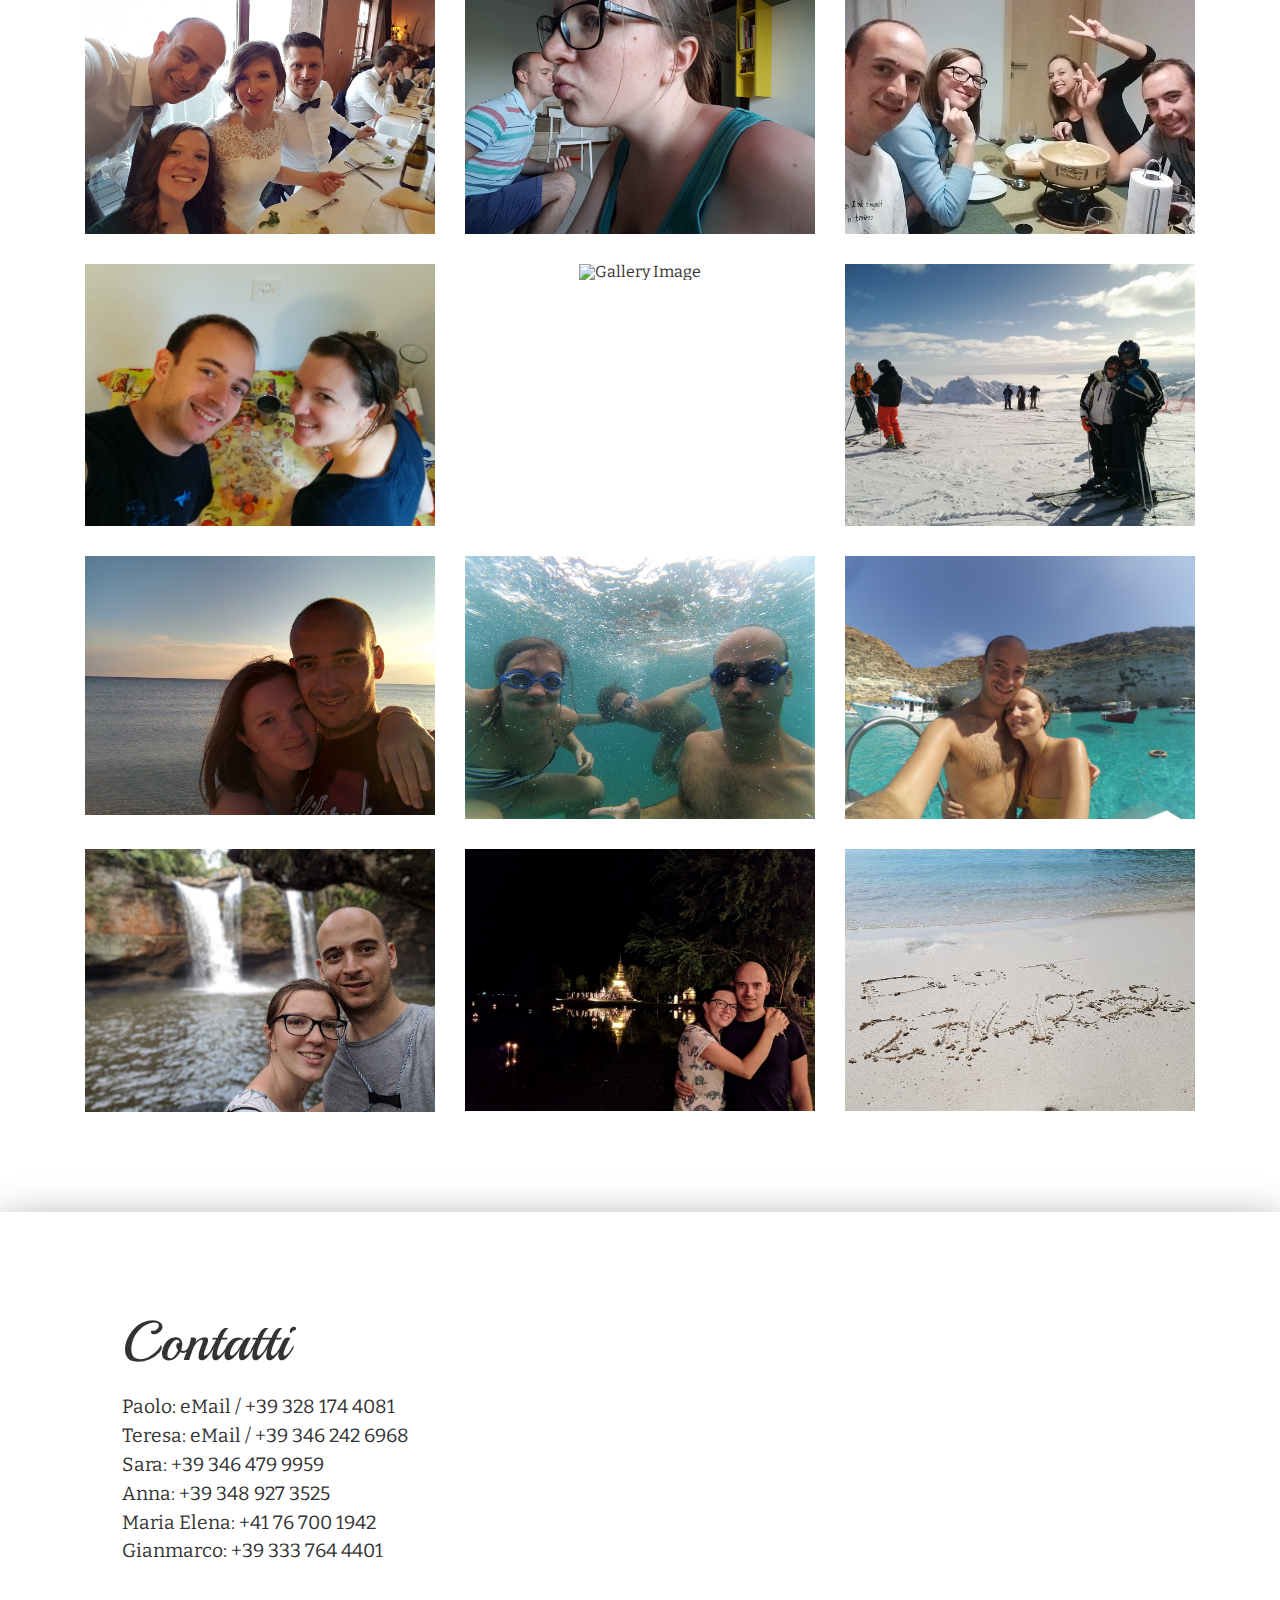
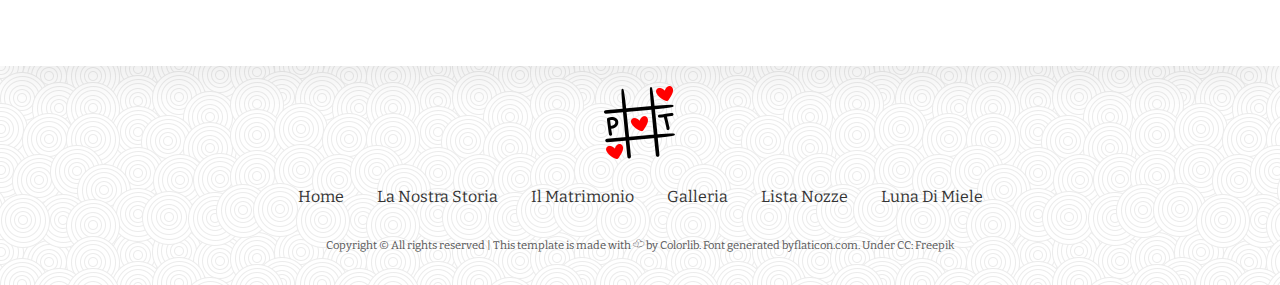
==== commit fa1a7c6e: "Honeymoon and Lists" ====
--- a/index.html
+++ b/index.html
@@ -67,14 +67,14 @@
         <p>La vostra partecipazione è la cosa più bella per noi, se deciderete di farci un regalo, vi diamo qualche idea...</p>
 		<p><br></p>
 		<p>Se credete che "la vita è un viaggio e chi viaggia vive due volte"</p>
-		<p>Lista viaggio in allestimento</p>
-		<!-- <p><a class="border-btn" href="https://goo.gl/forms/UzlDBbY2ZQW2nGEo1" target="_blank">Lista Viaggio</a></p> -->
+		<!-- <p>Lista viaggio in allestimento</p> -->
+		<p><a class="border-btn" href="https://goo.gl/forms/UzlDBbY2ZQW2nGEo1" target="_blank">Lista Viaggio</a></p>
 		<p><br></p>
 		<p>Se preferite contribuire alla nostra nuova vita insieme e alla nostra futura famiglia</p>
-		<p>Lista nozze in allestimento</p>
-		<!-- <p><a class="border-btn" href="https://goo.gl/forms/XCnbk4b546H5peQF2" target="_blank">Lista Nozze</a></p> -->
+		<!-- <p>Lista nozze in allestimento</p> -->
+		<p><a class="border-btn" href="https://goo.gl/forms/XCnbk4b546H5peQF2" target="_blank">Lista Nozze</a></p>
 		<p><br></p>
-		<p>IBAN: IT09U 02008 32974 001232626339 <br>Intestatario: Paolo Giannandrea</p>
+		<p>IBAN: IT21U 03069 10810 100000005029 <br>Intestatario: Teresa Matticchio</p>
       </div>
     </div>
 
@@ -91,8 +91,12 @@
 		<button type="button" class="close" data-dismiss="modal">&times;</button>    
       </div>
       <div class="modal-body">
-        <p>Dateci un po' di tempo per pensarci...</p>
+        <!-- <p>Dateci un po' di tempo per pensarci...</p> -->
 		<a href="images/Rebus.png" data-fluidbox><img class="margin-bottom" src="images/Rebus.png" alt="Gallery Image"></a>
+		<br>
+        <p>Se non l'avete ancora scoperto o se volete qualche dettaglio in più:</p>
+		<br>
+		<p><center><a class="border-btn" href="honeymoon.html" target="_blank">Luna di Miele</a></center></p>
       </div>
     </div>
 
@@ -222,7 +226,7 @@
 						<div class="w-detail left">
 							<i class="icon flaticon-019-champagne-1"></i>
 							<h4 class="title">La sera prima</h4>
-							<p>Ore 20<br>Da definire</a></p>
+							<p>Dalle 18 alle 20<br>Da definire</a></p>
 						</div><!-- w-detail -->
 
 						<div class="w-detail right">
@@ -358,6 +362,15 @@
 							</div>
 							<div class="col-md-4 col-sm-6">
 								<a href="images/Gallery9.jpg" data-fluidbox><img class="margin-bottom" src="images/Gallery9.jpg" alt="Gallery Image"></a>
+							</div>
+							<div class="col-md-4 col-sm-6">
+								<a href="images/Gallery10.jpg" data-fluidbox><img class="margin-bottom" src="images/Gallery10.jpg" alt="Gallery Image"></a>
+							</div>
+							<div class="col-md-4 col-sm-6">
+								<a href="images/Gallery11.jpg" data-fluidbox><img class="margin-bottom" src="images/Gallery11.jpg" alt="Gallery Image"></a>
+							</div>
+							<div class="col-md-4 col-sm-6">
+								<a href="images/Gallery12.jpg" data-fluidbox><img class="margin-bottom" src="images/Gallery12.jpg" alt="Gallery Image"></a>
 							</div>
 						</div><!-- row -->
 
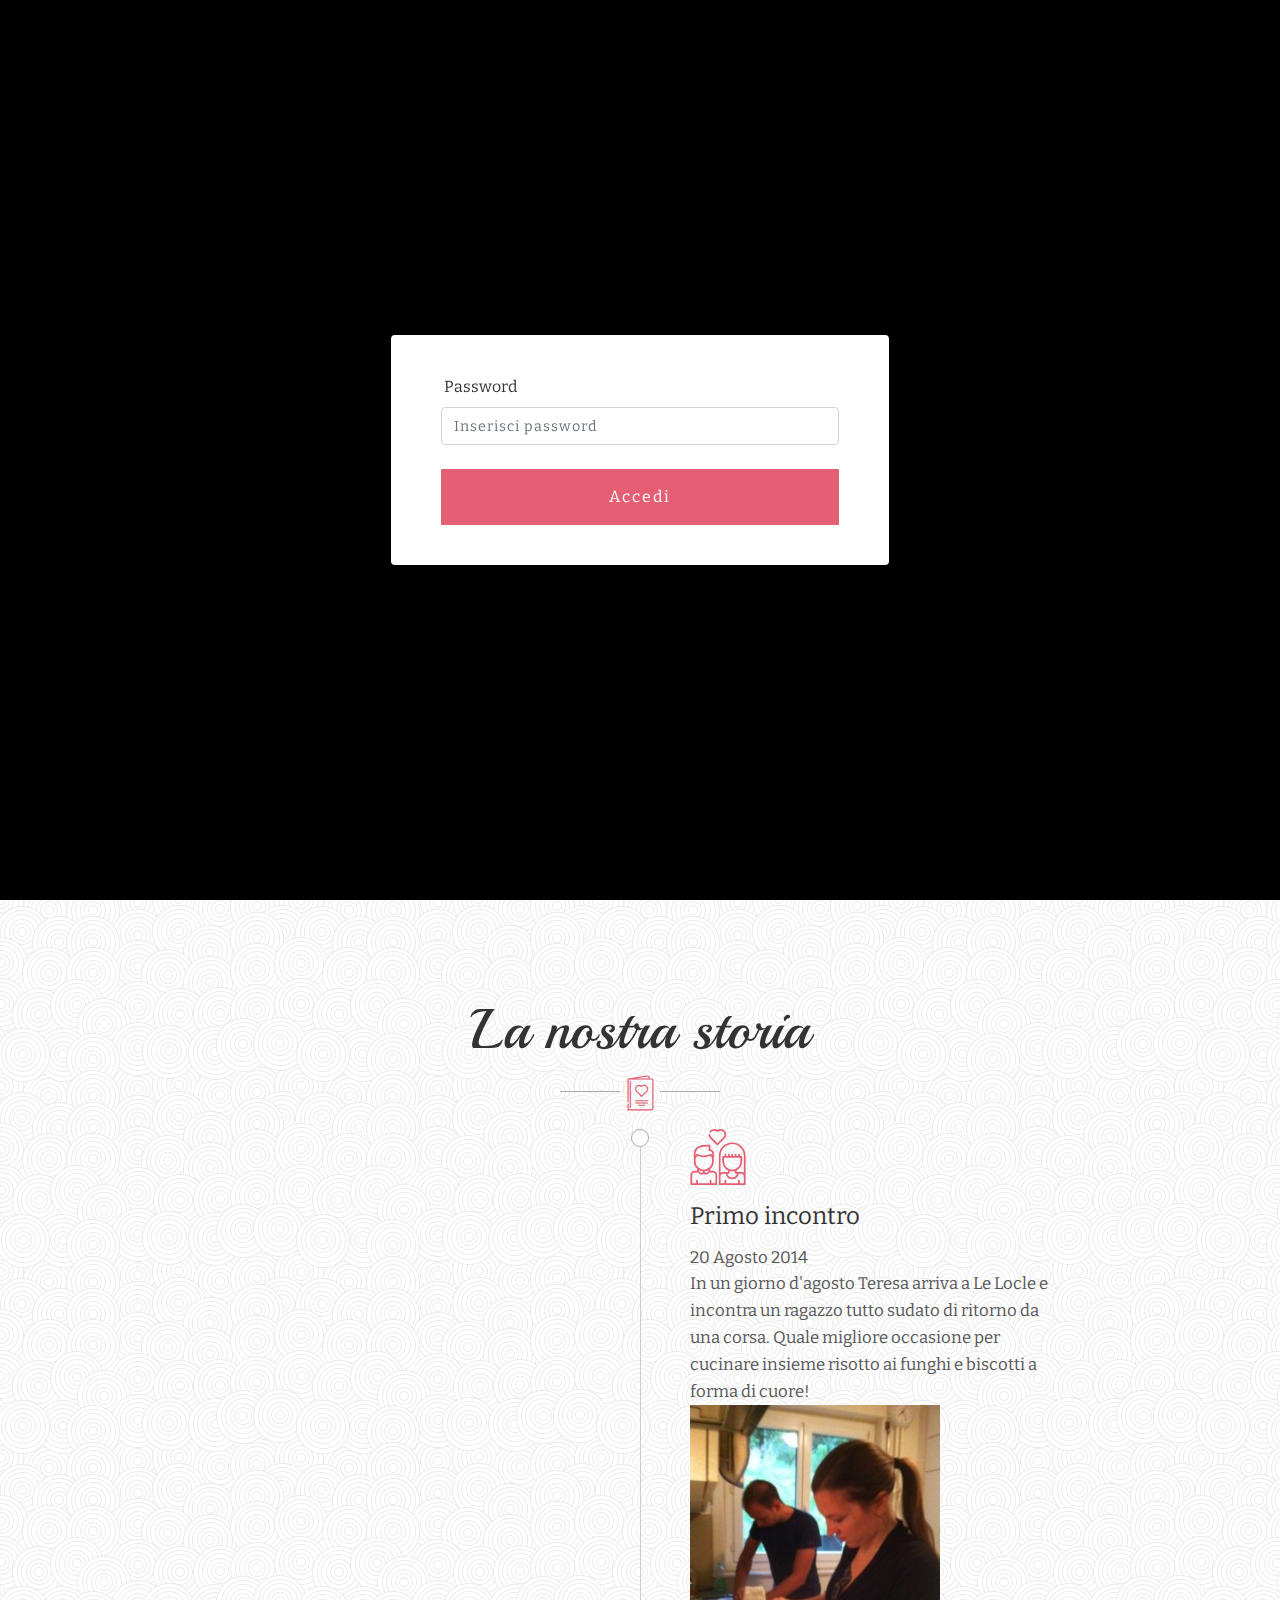
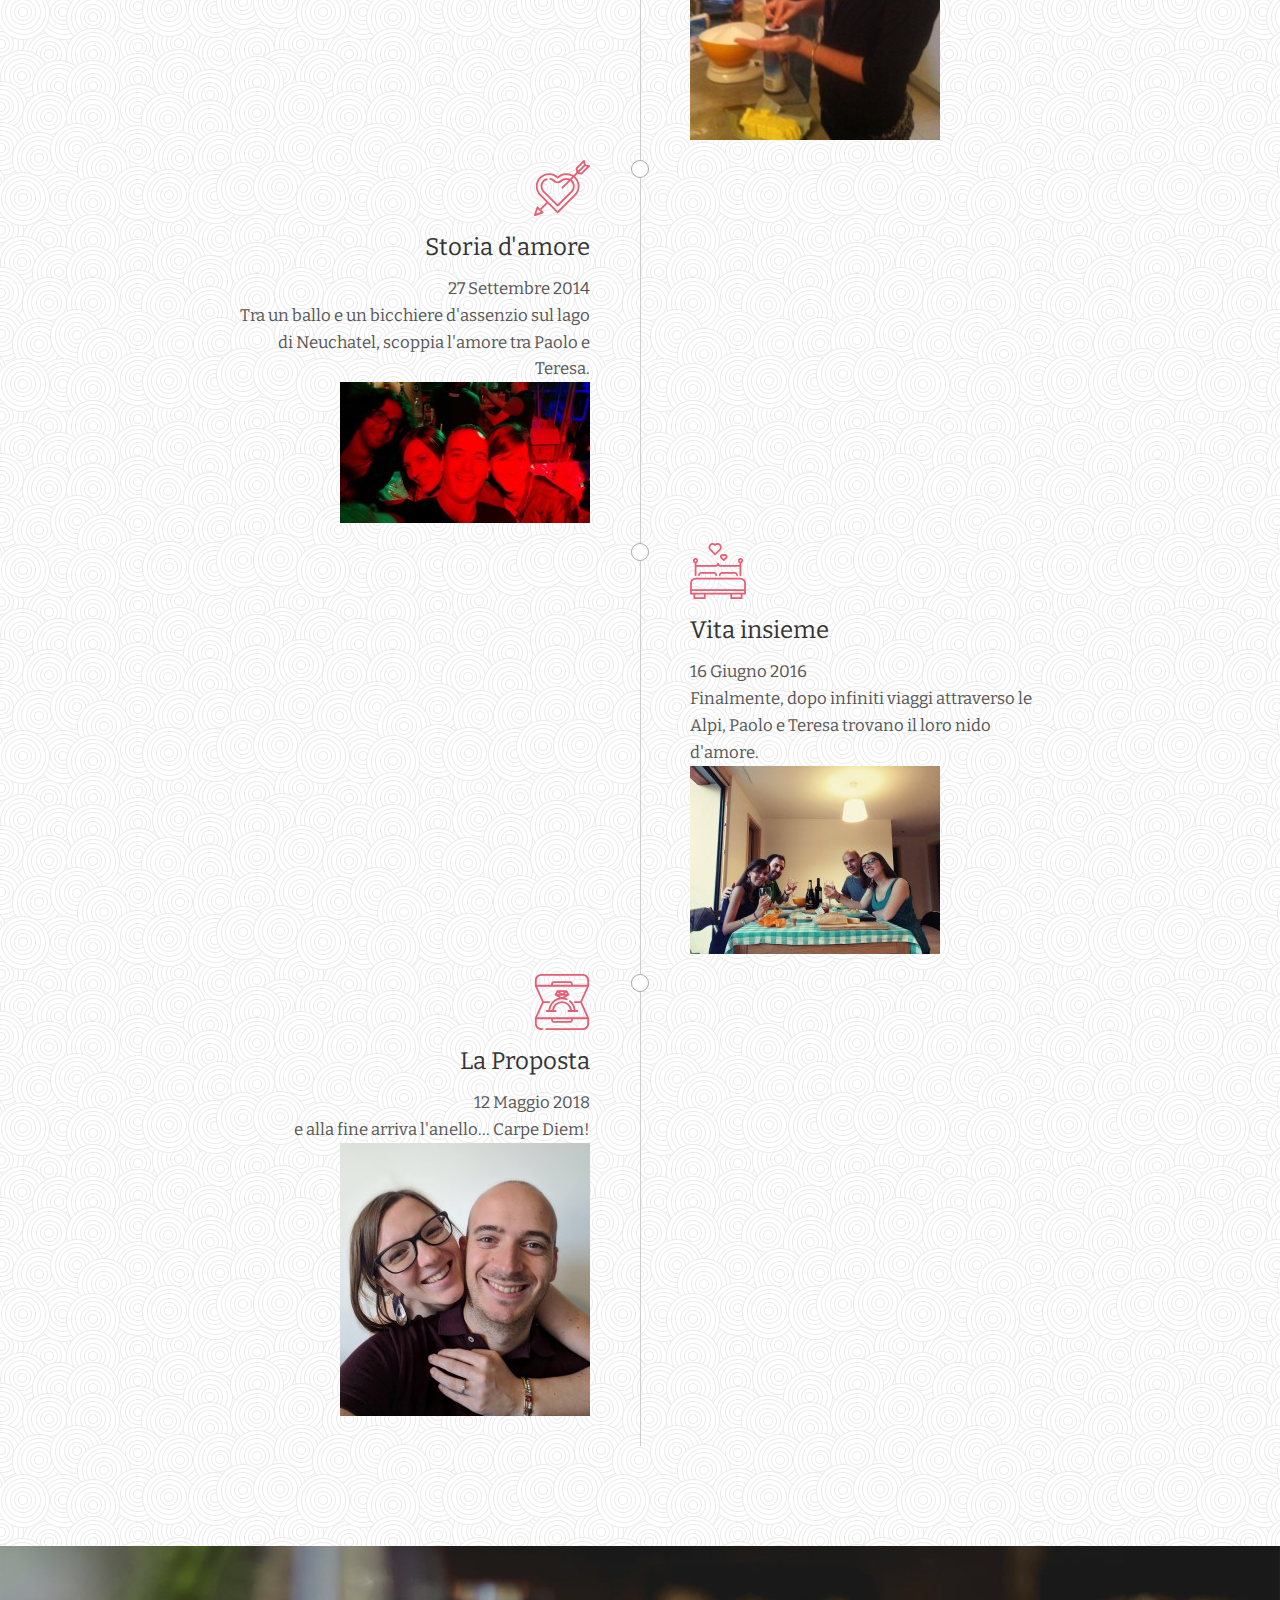
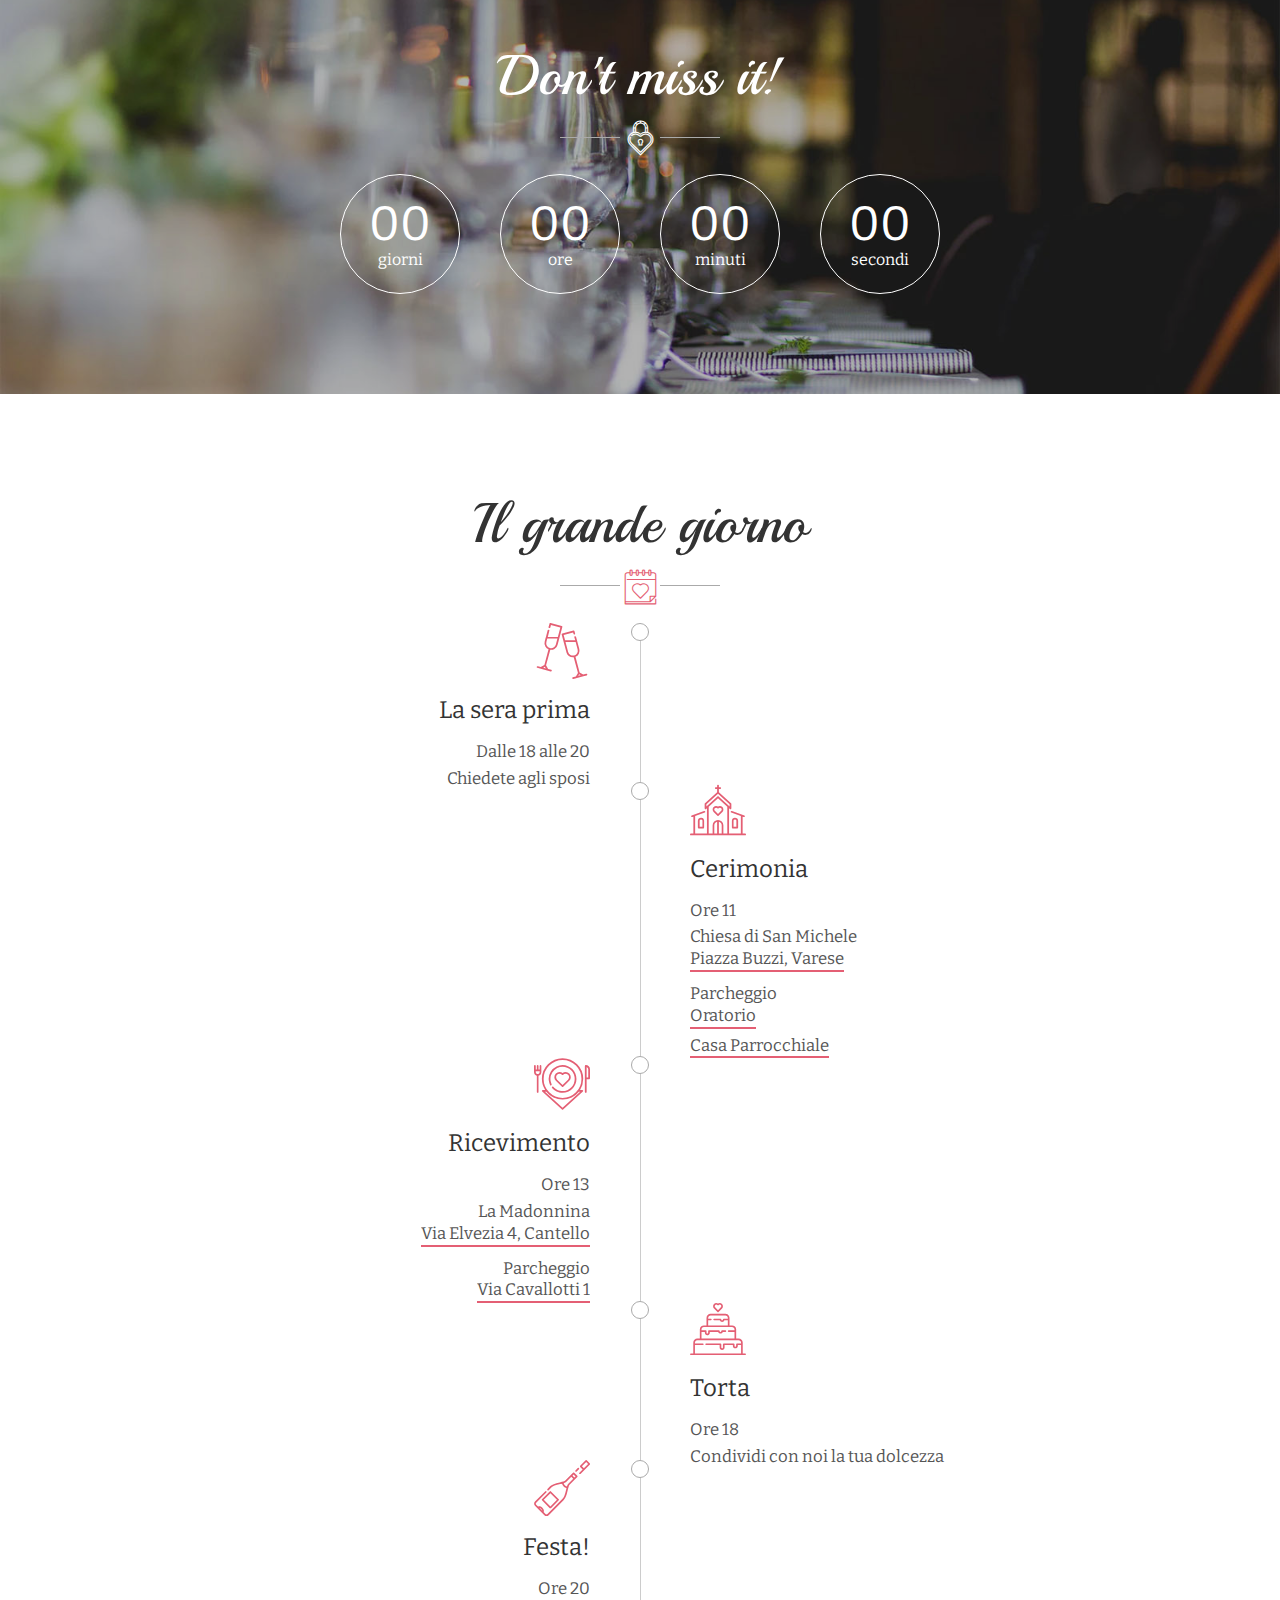
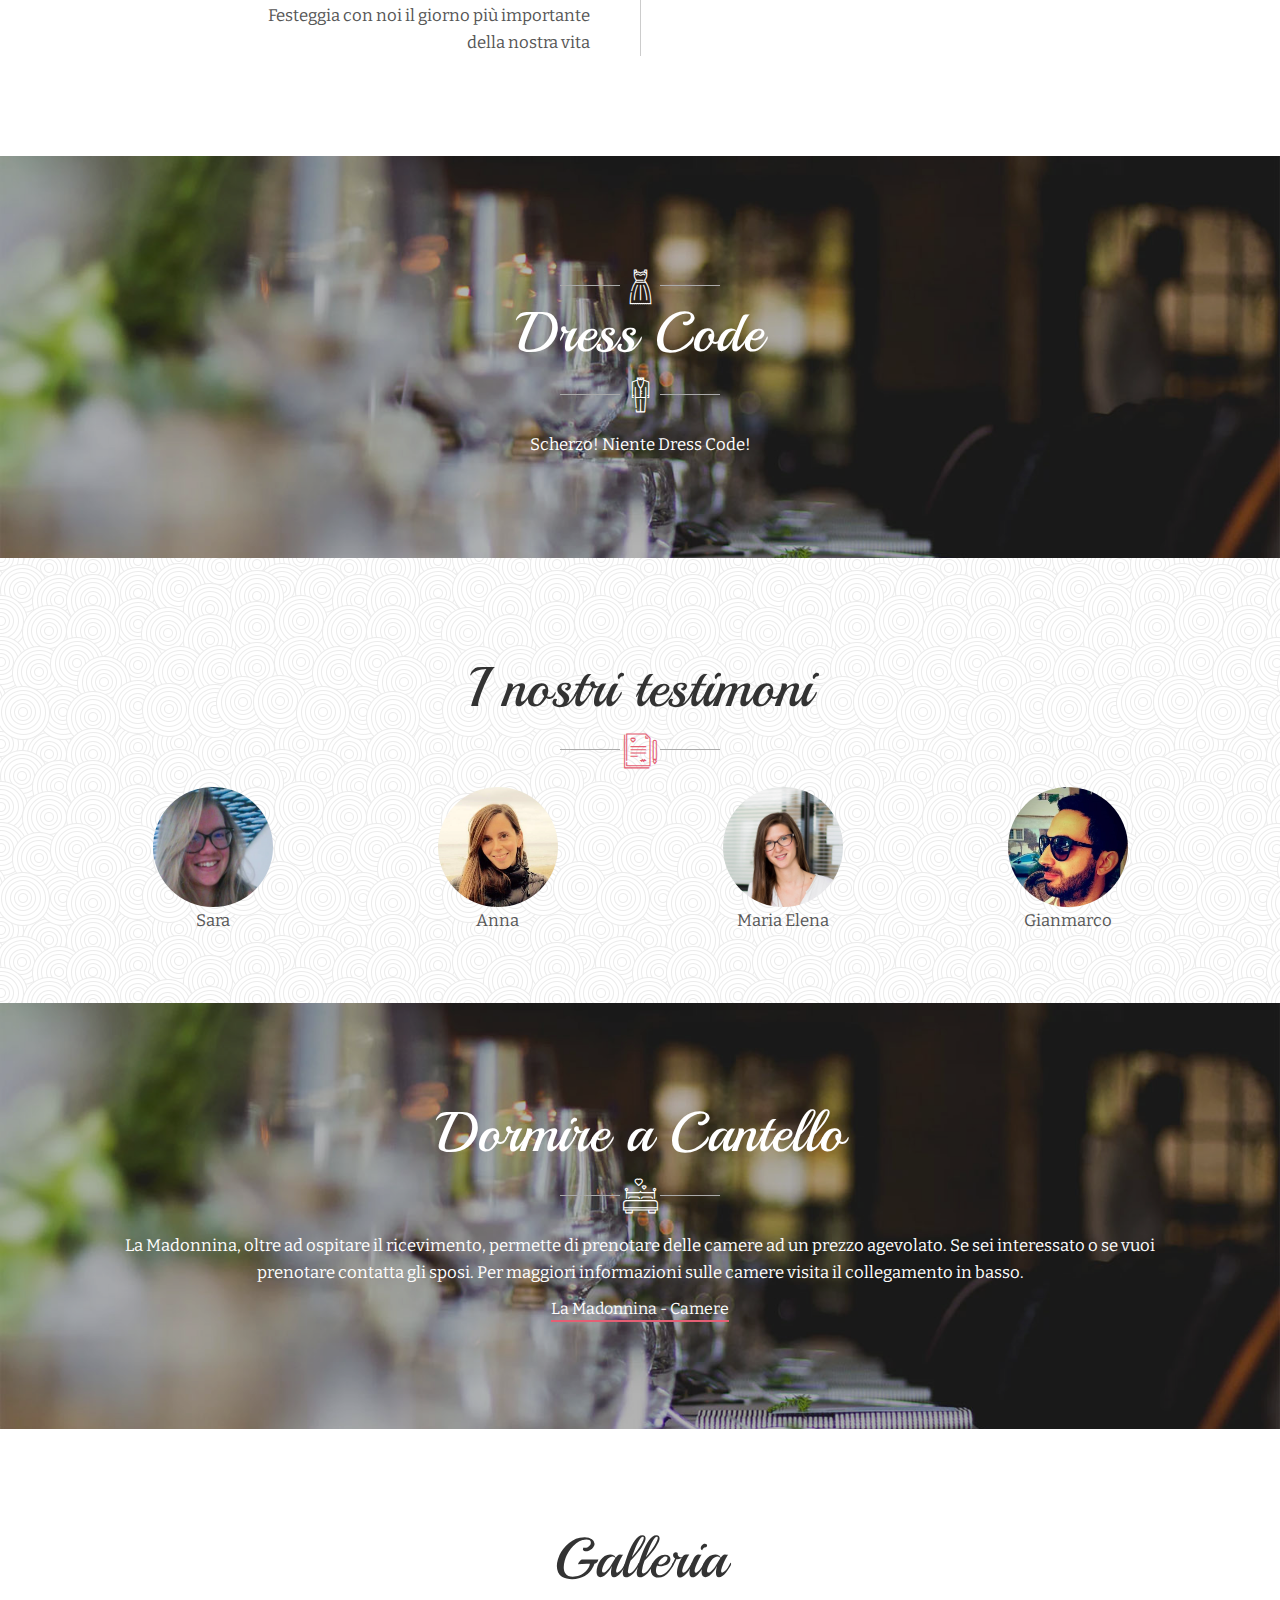
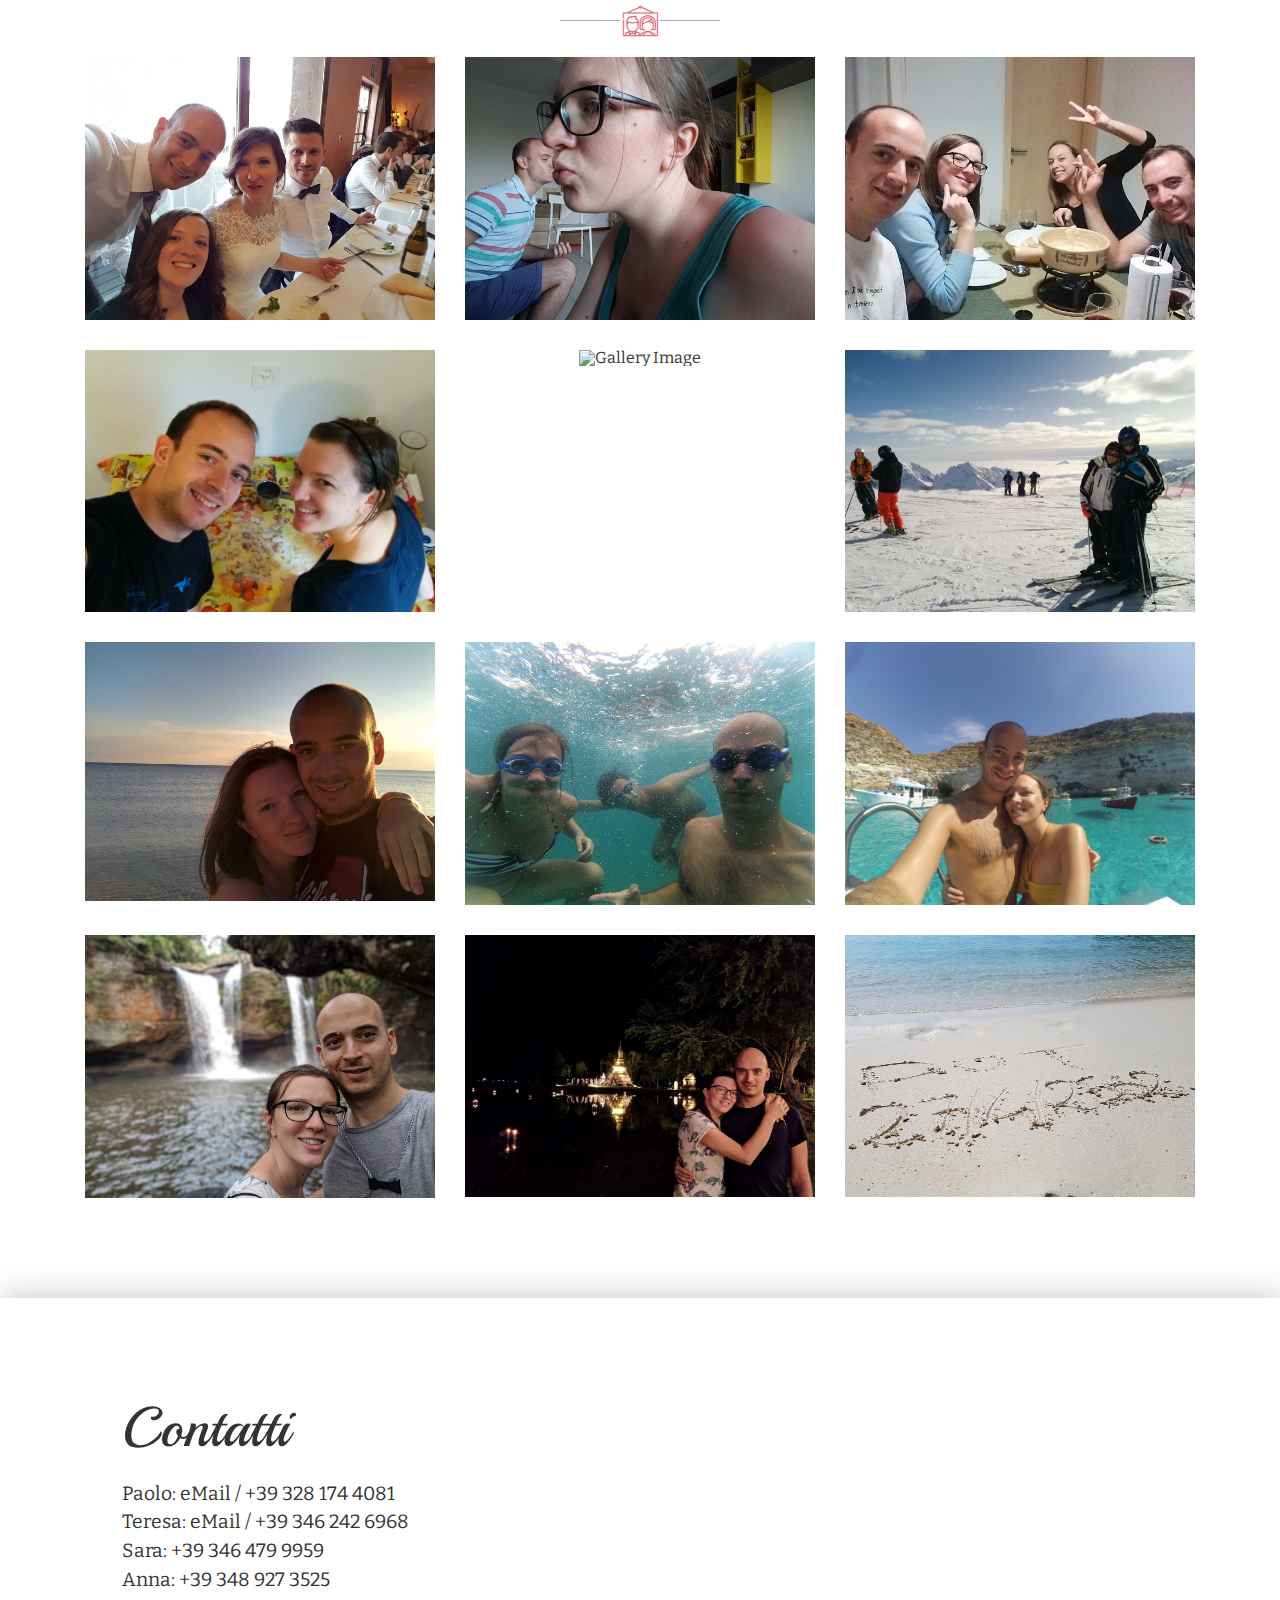
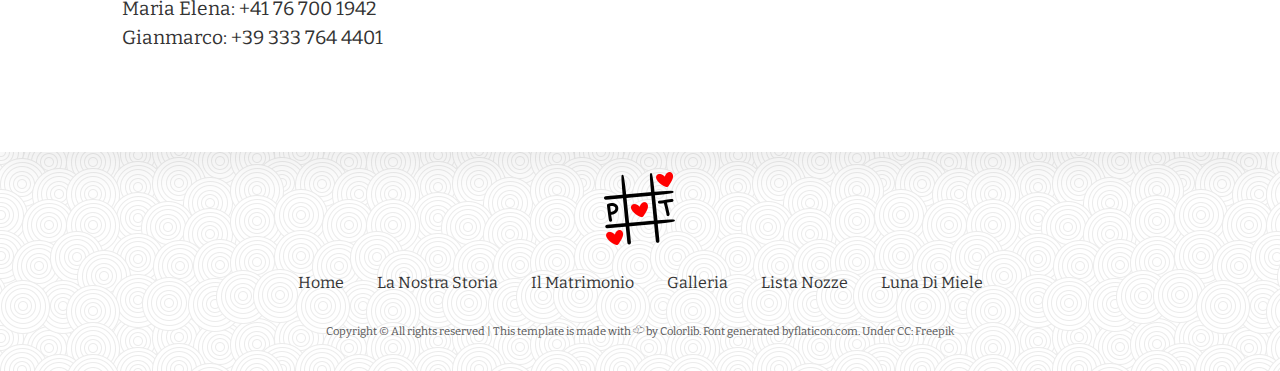
==== commit 81f23740: "Sera prima e parcheggi" ====
--- a/index.html
+++ b/index.html
@@ -226,13 +226,13 @@
 						<div class="w-detail left">
 							<i class="icon flaticon-019-champagne-1"></i>
 							<h4 class="title">La sera prima</h4>
-							<p>Dalle 18 alle 20<br>Da definire</a></p>
+							<p>Dalle 18 alle 20<br>Chiedete agli sposi</a></p>
 						</div><!-- w-detail -->
 
 						<div class="w-detail right">
 							<i class="icon flaticon-041-church"></i>
 							<h4 class="title">Cerimonia</h4>
-							<p>Ore 11<br>Chiesa di San Michele<br><a class="border-btn" href="https://goo.gl/maps/GZNVy82Rhj32" target="_blank">Piazza Buzzi, Varese</a></p>
+							<p>Ore 11<br>Chiesa di San Michele<br><a class="border-btn" href="https://goo.gl/maps/GZNVy82Rhj32" target="_blank">Piazza Buzzi, Varese</a><br>Parcheggio<br><a class="border-btn" href="https://goo.gl/maps/PUuzf8bh7KM2" target="_blank">Oratorio</a></p><p><a class="border-btn" href="https://goo.gl/maps/kW1N9EC6kaQ2" target="_blank">Casa Parrocchiale</a></p>
 						</div><!-- w-detail -->
 
 						<div class="w-detail left">
